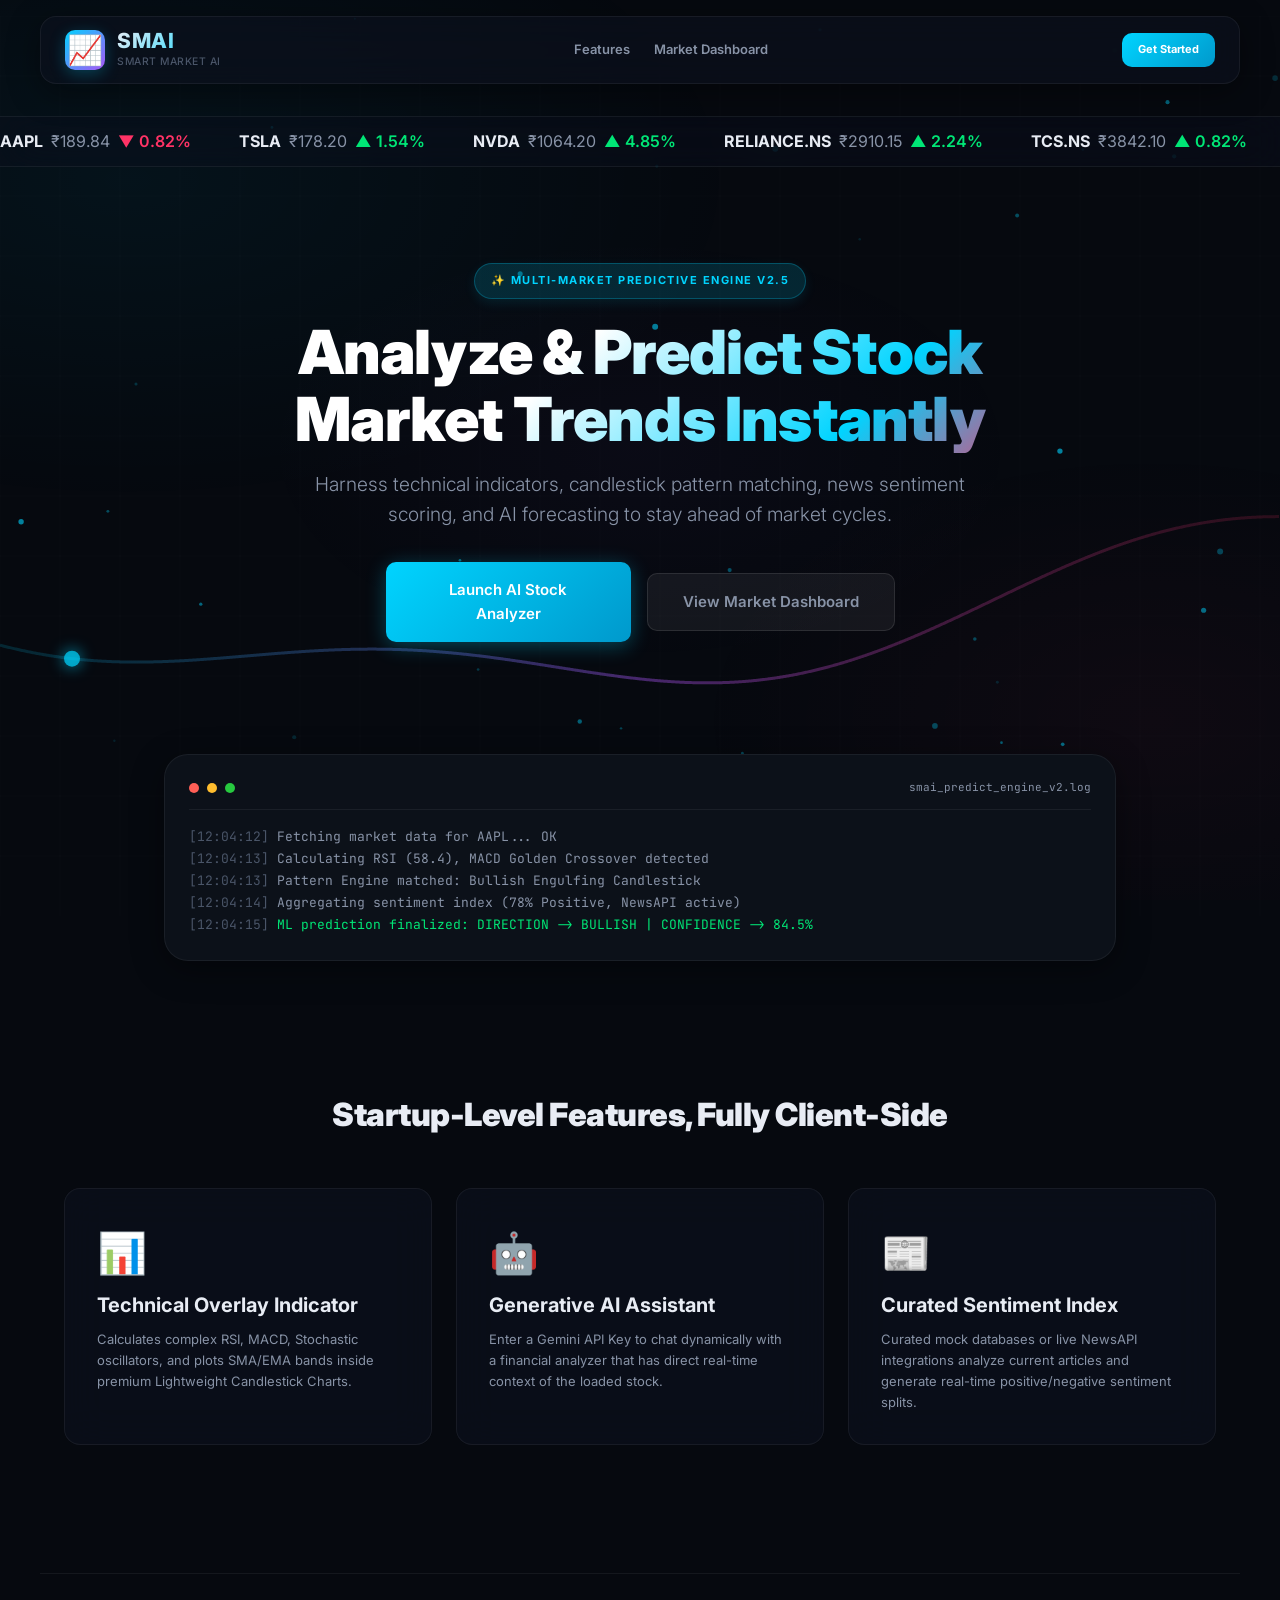
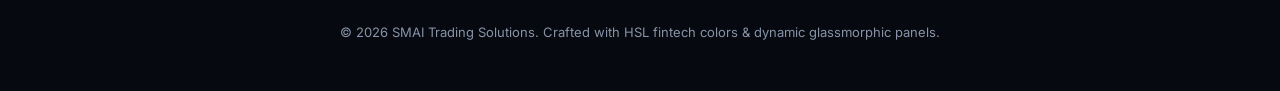
==== index.html @ e1f7ccf4 "feat: build dynamic AI-powered stock prediction platform with adaptive ADX regime weighting, news se" ====
<!DOCTYPE html>
<html lang="en">
<head>
  <meta charset="UTF-8">
  <meta name="viewport" content="width=device-width, initial-scale=1.0">
  <meta name="description" content="SMAI — Next-generation AI-powered stock trend analyzer and predictive analytics platform.">
  <title>SMAI — AI-Powered Stock Prediction & Analytics</title>
  <link rel="icon" href="data:image/svg+xml,<svg xmlns='http://www.w3.org/2000/svg' viewBox='0 0 100 100'><text y='.9em' font-size='90'>🚀</text></svg>">
  <link rel="stylesheet" href="index.css">
</head>
<body class="landing-body">

  <!-- ====== BACKGROUND ANIMATION CANVAS ====== -->
  <canvas id="hero-canvas" style="position: absolute; top: 0; left: 0; width: 100%; height: 100vh; pointer-events: none; z-index: 0;"></canvas>

  <div class="landing-wrapper" style="position: relative; z-index: 1;">
    
    <!-- ====== NAVIGATION ====== -->
    <header class="landing-nav-header">
      <div class="app-logo">
        <span class="logo-icon" style="font-size: 1.8rem;">📈</span>
        <div class="logo-text">
          <h1 style="font-size: 1.3rem; font-weight: 800; letter-spacing: 0.5px;">SMAI</h1>
          <span style="font-size: 0.65rem;">Smart Market AI</span>
        </div>
      </div>
      <nav class="landing-nav-links">
        <a href="#features" class="landing-nav-link">Features</a>
        <a href="dashboard.html" class="landing-nav-link">Market Dashboard</a>
      </nav>
      <div class="header-actions">
        <a href="analyzer.html" class="btn-primary" style="text-decoration: none; font-size: var(--fs-xs); padding: var(--sp-2) var(--sp-4);">Get Started</a>
      </div>
    </header>

    <!-- ====== LIVE TICKER STRIP ====== -->
    <div class="ticker-wrap">
      <div class="ticker-scroll" id="ticker-strip">
        <!-- Filled dynamically by landing.js -->
      </div>
    </div>

    <!-- ====== HERO SECTION ====== -->
    <section class="landing-hero">
      <div class="hero-glow-badge">
        ✨ MULTI-MARKET PREDICTIVE ENGINE V2.5
      </div>
      <h1 class="landing-hero-title">
        Analyze & Predict Stock Market Trends Instantly
      </h1>
      <p class="landing-hero-subtitle">
        Harness technical indicators, candlestick pattern matching, news sentiment scoring, and AI forecasting to stay ahead of market cycles.
      </p>
      
      <div class="landing-hero-ctas">
        <a href="analyzer.html" class="btn-primary" style="text-decoration: none; padding: var(--sp-4) var(--sp-8); font-size: var(--fs-base); font-weight: 600; box-shadow: 0 4px 20px var(--accent-cyan-glow);">
          Launch AI Stock Analyzer
        </a>
        <a href="dashboard.html" class="btn-secondary" style="text-decoration: none; padding: var(--sp-4) var(--sp-8); font-size: var(--fs-base); font-weight: 600;">
          View Market Dashboard
        </a>
      </div>
    </section>

    <!-- ====== GRAPH PREVIEW TERMINAL ====== -->
    <section class="landing-preview-container">
      <div class="terminal-preview">
        <div class="terminal-header">
          <div class="terminal-dots">
            <span class="terminal-dot" style="background: #ff5f56;"></span>
            <span class="terminal-dot" style="background: #ffbd2e;"></span>
            <span class="terminal-dot" style="background: #27c93f;"></span>
          </div>
          <span style="font-size: var(--fs-xs); color: var(--text-secondary); font-family: var(--font-mono);">smai_predict_engine_v2.log</span>
        </div>
        <div class="terminal-body">
          <p><span style="color: var(--text-muted);">[12:04:12]</span> Fetching market data for AAPL... OK</p>
          <p><span style="color: var(--text-muted);">[12:04:13]</span> Calculating RSI (58.4), MACD Golden Crossover detected</p>
          <p><span style="color: var(--text-muted);">[12:04:13]</span> Pattern Engine matched: Bullish Engulfing Candlestick</p>
          <p><span style="color: var(--text-muted);">[12:04:14]</span> Aggregating sentiment index (78% Positive, NewsAPI active)</p>
          <p style="color: var(--accent-green);"><span style="color: var(--text-muted);">[12:04:15]</span> ML prediction finalized: DIRECTION -> BULLISH | CONFIDENCE -> 84.5%</p>
        </div>
      </div>
    </section>

    <!-- ====== FEATURES SECTION ====== -->
    <section id="features" class="landing-features">
      <h2 class="landing-features-title">
        Startup-Level Features, Fully Client-Side
      </h2>
      
      <div class="features-grid">
        <!-- CARD 1 -->
        <div class="feature-card">
          <div class="feature-icon">📊</div>
          <h3 class="feature-title">Technical Overlay Indicator</h3>
          <p class="feature-desc">
            Calculates complex RSI, MACD, Stochastic oscillators, and plots SMA/EMA bands inside premium Lightweight Candlestick Charts.
          </p>
        </div>

        <!-- CARD 2 -->
        <div class="feature-card">
          <div class="feature-icon">🤖</div>
          <h3 class="feature-title">Generative AI Assistant</h3>
          <p class="feature-desc">
            Enter a Gemini API Key to chat dynamically with a financial analyzer that has direct real-time context of the loaded stock.
          </p>
        </div>

        <!-- CARD 3 -->
        <div class="feature-card">
          <div class="feature-icon">📰</div>
          <h3 class="feature-title">Curated Sentiment Index</h3>
          <p class="feature-desc">
            Curated mock databases or live NewsAPI integrations analyze current articles and generate real-time positive/negative sentiment splits.
          </p>
        </div>
      </div>
    </section>

    <!-- ====== FOOTER ====== -->
    <footer class="app-footer" style="text-align: center; padding: var(--sp-12) 0; border-top: 1px solid var(--glass-border); max-width: 1200px; margin: 0 auto;">
      <p style="font-size: var(--fs-sm); color: var(--text-secondary);">
        © 2026 SMAI Trading Solutions. Crafted with HSL fintech colors & dynamic glassmorphic panels.
      </p>
    </footer>

  </div>

  <script type="module" src="js/landing.js"></script>
</body>
</html>
---- index.css ----
/* ============================================
   STOCK MARKET TREND ANALYZER — DESIGN SYSTEM
   Dark Glassmorphism + Premium Fintech UI
   ============================================ */

/* ---- Google Fonts ---- */
@import url('https://fonts.googleapis.com/css2?family=Inter:wght@300;400;500;600;700;800;900&family=JetBrains+Mono:wght@400;500;600&display=swap');

/* ---- CSS Custom Properties ---- */
:root {
  /* Background */
  --bg-primary: #06090f;
  --bg-secondary: #0c1119;
  --bg-surface: rgba(15, 20, 35, 0.75);
  --bg-surface-hover: rgba(20, 28, 50, 0.85);
  --bg-elevated: rgba(22, 30, 52, 0.9);

  /* Glassmorphism */
  --glass-bg: rgba(12, 17, 30, 0.6);
  --glass-border: rgba(255, 255, 255, 0.06);
  --glass-shadow: 0 8px 32px rgba(0, 0, 0, 0.4);
  --glass-blur: blur(20px);

  /* Accent Colors */
  --accent-cyan: #00d4ff;
  --accent-cyan-dim: rgba(0, 212, 255, 0.15);
  --accent-cyan-glow: rgba(0, 212, 255, 0.3);
  --accent-magenta: #ff3366;
  --accent-magenta-dim: rgba(255, 51, 102, 0.15);
  --accent-magenta-glow: rgba(255, 51, 102, 0.3);
  --accent-amber: #ffaa00;
  --accent-amber-dim: rgba(255, 170, 0, 0.15);
  --accent-green: #00e676;
  --accent-green-dim: rgba(0, 230, 118, 0.15);
  --accent-purple: #a855f7;
  --accent-purple-dim: rgba(168, 85, 247, 0.15);

  /* Bullish / Bearish */
  --bullish: #00e676;
  --bullish-bg: rgba(0, 230, 118, 0.1);
  --bearish: #ff3366;
  --bearish-bg: rgba(255, 51, 102, 0.1);
  --neutral: #ffaa00;
  --neutral-bg: rgba(255, 170, 0, 0.1);

  /* Text */
  --text-primary: #e8ecf4;
  --text-secondary: #8893a7;
  --text-muted: #4a5568;
  --text-accent: var(--accent-cyan);

  /* Typography */
  --font-sans: 'Inter', -apple-system, BlinkMacSystemFont, sans-serif;
  --font-mono: 'JetBrains Mono', 'Fira Code', monospace;
  --fs-xs: 0.6875rem;
  --fs-sm: 0.8125rem;
  --fs-base: 0.9375rem;
  --fs-md: 1.0625rem;
  --fs-lg: 1.25rem;
  --fs-xl: 1.5rem;
  --fs-2xl: 2rem;
  --fs-3xl: 2.5rem;
  --fw-light: 300;
  --fw-regular: 400;
  --fw-medium: 500;
  --fw-semibold: 600;
  --fw-bold: 700;
  --fw-black: 900;

  /* Spacing */
  --sp-1: 0.25rem;
  --sp-2: 0.5rem;
  --sp-3: 0.75rem;
  --sp-4: 1rem;
  --sp-5: 1.25rem;
  --sp-6: 1.5rem;
  --sp-8: 2rem;
  --sp-10: 2.5rem;
  --sp-12: 3rem;

  /* Border Radius */
  --radius-sm: 6px;
  --radius-md: 10px;
  --radius-lg: 16px;
  --radius-xl: 24px;
  --radius-full: 9999px;

  /* Transitions */
  --ease-out: cubic-bezier(0.16, 1, 0.3, 1);
  --ease-spring: cubic-bezier(0.34, 1.56, 0.64, 1);
  --duration-fast: 150ms;
  --duration-normal: 300ms;
  --duration-slow: 500ms;

  /* Z-index */
  --z-dropdown: 100;
  --z-modal: 200;
  --z-toast: 300;
}

/* ---- Reset & Base ---- */
*, *::before, *::after {
  margin: 0;
  padding: 0;
  box-sizing: border-box;
}

html {
  font-size: 16px;
  -webkit-font-smoothing: antialiased;
  -moz-osx-font-smoothing: grayscale;
  scroll-behavior: smooth;
}

body {
  font-family: var(--font-sans);
  background: var(--bg-primary);
  color: var(--text-primary);
  line-height: 1.6;
  min-height: 100vh;
  overflow-x: hidden;
}

/* Animated gradient background */
body::before {
  content: '';
  position: fixed;
  top: 0;
  left: 0;
  width: 100%;
  height: 100%;
  background:
    radial-gradient(ellipse 80% 60% at 10% 20%, rgba(0, 212, 255, 0.05) 0%, transparent 60%),
    radial-gradient(ellipse 60% 50% at 90% 80%, rgba(255, 51, 102, 0.04) 0%, transparent 60%),
    radial-gradient(ellipse 50% 40% at 50% 50%, rgba(168, 85, 247, 0.03) 0%, transparent 60%);
  pointer-events: none;
  z-index: 0;
}

/* ---- Utility ---- */
.sr-only {
  position: absolute;
  width: 1px;
  height: 1px;
  padding: 0;
  margin: -1px;
  overflow: hidden;
  clip: rect(0, 0, 0, 0);
  border: 0;
}

/* ---- Scrollbar ---- */
::-webkit-scrollbar {
  width: 6px;
  height: 6px;
}

::-webkit-scrollbar-track {
  background: transparent;
}

::-webkit-scrollbar-thumb {
  background: rgba(255, 255, 255, 0.1);
  border-radius: var(--radius-full);
}

::-webkit-scrollbar-thumb:hover {
  background: rgba(255, 255, 255, 0.2);
}

/* ---- Layout ---- */
.app-container {
  position: relative;
  z-index: 1;
  max-width: 1440px;
  margin: 0 auto;
  padding: var(--sp-4) var(--sp-6);
}

/* ============================================
   HEADER
   ============================================ */
.app-header {
  display: flex;
  align-items: center;
  justify-content: space-between;
  gap: var(--sp-6);
  padding: var(--sp-4) var(--sp-6);
  margin-bottom: var(--sp-6);
  background: var(--glass-bg);
  backdrop-filter: var(--glass-blur);
  -webkit-backdrop-filter: var(--glass-blur);
  border: 1px solid var(--glass-border);
  border-radius: var(--radius-lg);
  box-shadow: var(--glass-shadow);
  animation: slideDown var(--duration-slow) var(--ease-out);
}

.app-logo {
  display: flex;
  align-items: center;
  gap: var(--sp-3);
  flex-shrink: 0;
}

.logo-icon {
  width: 40px;
  height: 40px;
  background: linear-gradient(135deg, var(--accent-cyan), var(--accent-purple));
  border-radius: var(--radius-md);
  display: flex;
  align-items: center;
  justify-content: center;
  font-size: 1.3rem;
  box-shadow: 0 4px 15px rgba(0, 212, 255, 0.25);
}

.logo-text {
  display: flex;
  flex-direction: column;
}

.logo-text h1 {
  font-size: var(--fs-lg);
  font-weight: var(--fw-bold);
  line-height: 1.2;
  background: linear-gradient(135deg, var(--text-primary), var(--accent-cyan));
  -webkit-background-clip: text;
  -webkit-text-fill-color: transparent;
  background-clip: text;
}

.logo-text span {
  font-size: var(--fs-xs);
  color: var(--text-muted);
  font-weight: var(--fw-medium);
  letter-spacing: 0.05em;
  text-transform: uppercase;
}

/* Search */
.search-container {
  position: relative;
  flex: 1;
  max-width: 420px;
}

.search-input-wrapper {
  position: relative;
  display: flex;
  align-items: center;
}

.search-icon {
  position: absolute;
  left: var(--sp-4);
  color: var(--text-muted);
  font-size: var(--fs-base);
  pointer-events: none;
  transition: color var(--duration-fast);
}

.search-input {
  width: 100%;
  padding: var(--sp-3) var(--sp-4) var(--sp-3) 2.75rem;
  background: rgba(255, 255, 255, 0.04);
  border: 1px solid rgba(255, 255, 255, 0.08);
  border-radius: var(--radius-md);
  color: var(--text-primary);
  font-family: var(--font-sans);
  font-size: var(--fs-base);
  font-weight: var(--fw-medium);
  transition: all var(--duration-normal) var(--ease-out);
  outline: none;
}

.search-input::placeholder {
  color: var(--text-muted);
  font-weight: var(--fw-regular);
}

.search-input:focus {
  border-color: var(--accent-cyan);
  box-shadow: 0 0 0 3px var(--accent-cyan-dim);
  background: rgba(255, 255, 255, 0.06);
}

.search-input:focus ~ .search-icon {
  color: var(--accent-cyan);
}

/* Search dropdown */
.search-dropdown {
  position: absolute;
  top: calc(100% + var(--sp-2));
  left: 0;
  right: 0;
  background: var(--bg-elevated);
  backdrop-filter: var(--glass-blur);
  -webkit-backdrop-filter: var(--glass-blur);
  border: 1px solid var(--glass-border);
  border-radius: var(--radius-md);
  box-shadow: var(--glass-shadow);
  z-index: var(--z-dropdown);
  max-height: 280px;
  overflow-y: auto;
  opacity: 0;
  transform: translateY(-8px);
  pointer-events: none;
  transition: all var(--duration-normal) var(--ease-out);
}

.search-dropdown.active {
  opacity: 1;
  transform: translateY(0);
  pointer-events: all;
}

.search-result {
  display: flex;
  align-items: center;
  justify-content: space-between;
  padding: var(--sp-3) var(--sp-4);
  cursor: pointer;
  transition: background var(--duration-fast);
}

.search-result:hover {
  background: var(--bg-surface-hover);
}

.search-result .symbol {
  font-weight: var(--fw-bold);
  font-family: var(--font-mono);
  color: var(--accent-cyan);
  font-size: var(--fs-sm);
}

.search-result .name {
  color: var(--text-secondary);
  font-size: var(--fs-xs);
  text-align: right;
  max-width: 200px;
  overflow: hidden;
  text-overflow: ellipsis;
  white-space: nowrap;
}

/* Timeframe pills */
.timeframe-selector {
  display: flex;
  gap: var(--sp-1);
  background: rgba(255, 255, 255, 0.03);
  padding: var(--sp-1);
  border-radius: var(--radius-md);
  border: 1px solid rgba(255, 255, 255, 0.05);
  flex-shrink: 0;
}

.timeframe-btn {
  padding: var(--sp-2) var(--sp-3);
  border: none;
  background: transparent;
  color: var(--text-secondary);
  font-family: var(--font-mono);
  font-size: var(--fs-xs);
  font-weight: var(--fw-semibold);
  border-radius: var(--radius-sm);
  cursor: pointer;
  transition: all var(--duration-normal) var(--ease-out);
  white-space: nowrap;
}

.timeframe-btn:hover {
  color: var(--text-primary);
  background: rgba(255, 255, 255, 0.06);
}

.timeframe-btn.active {
  color: var(--accent-cyan);
  background: var(--accent-cyan-dim);
  box-shadow: 0 2px 8px rgba(0, 212, 255, 0.15);
}

/* Header actions */
.header-actions {
  display: flex;
  align-items: center;
  gap: var(--sp-3);
  flex-shrink: 0;
}

.btn-icon {
  width: 38px;
  height: 38px;
  display: flex;
  align-items: center;
  justify-content: center;
  background: rgba(255, 255, 255, 0.04);
  border: 1px solid rgba(255, 255, 255, 0.08);
  border-radius: var(--radius-md);
  color: var(--text-secondary);
  font-size: var(--fs-base);
  cursor: pointer;
  transition: all var(--duration-normal) var(--ease-out);
}

.btn-icon:hover {
  background: rgba(255, 255, 255, 0.08);
  color: var(--text-primary);
  border-color: rgba(255, 255, 255, 0.15);
}

/* ============================================
   STATUS BAR (below header)
   ============================================ */
.status-bar {
  display: flex;
  align-items: center;
  justify-content: space-between;
  gap: var(--sp-6);
  padding: var(--sp-3) var(--sp-5);
  margin-bottom: var(--sp-4);
  background: var(--glass-bg);
  backdrop-filter: var(--glass-blur);
  -webkit-backdrop-filter: var(--glass-blur);
  border: 1px solid var(--glass-border);
  border-radius: var(--radius-md);
  animation: fadeIn var(--duration-slow) var(--ease-out) 0.1s both;
}

.stock-info {
  display: flex;
  align-items: center;
  gap: var(--sp-6);
}

.stock-symbol-display {
  font-family: var(--font-mono);
  font-size: var(--fs-xl);
  font-weight: var(--fw-black);
  color: var(--text-primary);
}

.stock-price-display {
  display: flex;
  align-items: baseline;
  gap: var(--sp-3);
}

.current-price {
  font-family: var(--font-mono);
  font-size: var(--fs-xl);
  font-weight: var(--fw-bold);
  color: var(--text-primary);
}

.price-change {
  display: flex;
  align-items: center;
  gap: var(--sp-1);
  font-family: var(--font-mono);
  font-size: var(--fs-sm);
  font-weight: var(--fw-semibold);
  padding: var(--sp-1) var(--sp-2);
  border-radius: var(--radius-sm);
}

.price-change.positive {
  color: var(--bullish);
  background: var(--bullish-bg);
}

.price-change.negative {
  color: var(--bearish);
  background: var(--bearish-bg);
}

.stock-meta {
  display: flex;
  gap: var(--sp-6);
}

.meta-item {
  display: flex;
  flex-direction: column;
  align-items: flex-end;
}

.meta-label {
  font-size: var(--fs-xs);
  color: var(--text-muted);
  text-transform: uppercase;
  letter-spacing: 0.05em;
  font-weight: var(--fw-medium);
}

.meta-value {
  font-family: var(--font-mono);
  font-size: var(--fs-sm);
  font-weight: var(--fw-semibold);
  color: var(--text-secondary);
}

/* ============================================
   MAIN CHART
   ============================================ */
.chart-section {
  margin-bottom: var(--sp-4);
  animation: fadeIn var(--duration-slow) var(--ease-out) 0.2s both;
}

.chart-panel {
  position: relative;
  background: var(--glass-bg);
  backdrop-filter: var(--glass-blur);
  -webkit-backdrop-filter: var(--glass-blur);
  border: 1px solid var(--glass-border);
  border-radius: var(--radius-lg);
  box-shadow: var(--glass-shadow);
  overflow: hidden;
}

.chart-toolbar {
  display: flex;
  align-items: center;
  justify-content: space-between;
  padding: var(--sp-3) var(--sp-5);
  border-bottom: 1px solid var(--glass-border);
}

.chart-controls {
  display: flex;
  align-items: center;
  gap: var(--sp-2);
}

.chart-controls-label {
  font-size: var(--fs-xs);
  color: var(--text-muted);
  text-transform: uppercase;
  letter-spacing: 0.05em;
  font-weight: var(--fw-semibold);
  margin-right: var(--sp-2);
}

.overlay-toggle {
  display: flex;
  align-items: center;
  gap: var(--sp-2);
  padding: var(--sp-1) var(--sp-3);
  background: transparent;
  border: 1px solid rgba(255, 255, 255, 0.08);
  border-radius: var(--radius-sm);
  color: var(--text-secondary);
  font-family: var(--font-mono);
  font-size: var(--fs-xs);
  font-weight: var(--fw-medium);
  cursor: pointer;
  transition: all var(--duration-normal) var(--ease-out);
  white-space: nowrap;
}

.overlay-toggle:hover {
  background: rgba(255, 255, 255, 0.04);
  border-color: rgba(255, 255, 255, 0.15);
}

.overlay-toggle.active {
  border-color: var(--accent-cyan);
  color: var(--accent-cyan);
  background: var(--accent-cyan-dim);
}

.overlay-dot {
  width: 8px;
  height: 8px;
  border-radius: 50%;
  flex-shrink: 0;
}

.chart-container {
  width: 100%;
  height: 480px;
  position: relative;
}

/* ============================================
   PREDICTION DASHBOARD
   ============================================ */
.prediction-section {
  display: flex;
  flex-direction: column;
  gap: var(--sp-4);
  margin-bottom: var(--sp-4);
  animation: fadeIn var(--duration-slow) var(--ease-out) 0.3s both;
}

/* Main prediction card */
.prediction-card {
  background: var(--glass-bg);
  backdrop-filter: var(--glass-blur);
  -webkit-backdrop-filter: var(--glass-blur);
  border: 1px solid var(--glass-border);
  border-radius: var(--radius-lg);
  box-shadow: var(--glass-shadow);
  padding: var(--sp-8);
  display: flex;
  flex-direction: column;
  align-items: center;
  justify-content: center;
  text-align: center;
  position: relative;
  overflow: hidden;
}

.prediction-card::before {
  content: '';
  position: absolute;
  top: 0;
  left: 0;
  right: 0;
  height: 3px;
  border-radius: var(--radius-lg) var(--radius-lg) 0 0;
  transition: background var(--duration-normal);
}

.prediction-card.bullish::before {
  background: linear-gradient(90deg, transparent, var(--bullish), transparent);
}

.prediction-card.bearish::before {
  background: linear-gradient(90deg, transparent, var(--bearish), transparent);
}

.prediction-card.neutral::before {
  background: linear-gradient(90deg, transparent, var(--neutral), transparent);
}

.prediction-header {
  width: 100%;
  display: flex;
  justify-content: space-between;
  align-items: center;
  margin-bottom: var(--sp-4);
}

.prediction-label {
  font-size: var(--fs-xs);
  color: var(--text-muted);
  text-transform: uppercase;
  letter-spacing: 0.1em;
  font-weight: var(--fw-semibold);
  margin: 0;
}

.prediction-card .badge {
  font-family: var(--font-sans);
  font-size: var(--fs-xs);
  font-weight: var(--fw-bold);
  padding: var(--sp-1) var(--sp-2);
  border-radius: var(--radius-sm);
  text-transform: uppercase;
  white-space: nowrap;
  letter-spacing: 0.05em;
  display: inline-block;
}

.prediction-direction {
  font-size: var(--fs-3xl);
  font-weight: var(--fw-black);
  line-height: 1;
  margin-bottom: var(--sp-2);
  transition: color var(--duration-normal);
}

.prediction-card.bullish .prediction-direction {
  color: var(--bullish);
  text-shadow: 0 0 30px rgba(0, 230, 118, 0.3);
}

.prediction-card.bearish .prediction-direction {
  color: var(--bearish);
  text-shadow: 0 0 30px rgba(255, 51, 102, 0.3);
}

.prediction-card.neutral .prediction-direction {
  color: var(--neutral);
  text-shadow: 0 0 30px rgba(255, 170, 0, 0.3);
}

.prediction-arrow {
  font-size: 3rem;
  line-height: 1;
  margin-bottom: var(--sp-3);
  animation: pulse 2s ease-in-out infinite;
}

.prediction-card.bullish .prediction-arrow {
  color: var(--bullish);
}

.prediction-card.bearish .prediction-arrow {
  color: var(--bearish);
}

.prediction-card.neutral .prediction-arrow {
  color: var(--neutral);
}

/* Confidence gauge */
.confidence-gauge {
  width: 100%;
  max-width: 200px;
  margin: var(--sp-4) 0;
}

.gauge-track {
  width: 100%;
  height: 8px;
  background: rgba(255, 255, 255, 0.06);
  border-radius: var(--radius-full);
  overflow: hidden;
  position: relative;
}

.gauge-fill {
  height: 100%;
  border-radius: var(--radius-full);
  transition: width 1s var(--ease-out), background 0.5s;
  position: relative;
}

.prediction-card.bullish .gauge-fill {
  background: linear-gradient(90deg, rgba(0, 230, 118, 0.4), var(--bullish));
  box-shadow: 0 0 12px rgba(0, 230, 118, 0.4);
}

.prediction-card.bearish .gauge-fill {
  background: linear-gradient(90deg, rgba(255, 51, 102, 0.4), var(--bearish));
  box-shadow: 0 0 12px rgba(255, 51, 102, 0.4);
}

.prediction-card.neutral .gauge-fill {
  background: linear-gradient(90deg, rgba(255, 170, 0, 0.4), var(--neutral));
  box-shadow: 0 0 12px rgba(255, 170, 0, 0.4);
}

.confidence-text {
  display: flex;
  justify-content: space-between;
  margin-top: var(--sp-2);
  font-size: var(--fs-xs);
  color: var(--text-muted);
  font-weight: var(--fw-medium);
}

.confidence-value {
  font-family: var(--font-mono);
  font-weight: var(--fw-bold);
  color: var(--text-primary);
}

.prediction-summary {
  font-size: var(--fs-sm);
  color: var(--text-secondary);
  line-height: 1.6;
  margin-top: var(--sp-4);
  max-width: 280px;
}

/* Signals breakdown */
.signals-panel {
  background: var(--glass-bg);
  backdrop-filter: var(--glass-blur);
  -webkit-backdrop-filter: var(--glass-blur);
  border: 1px solid var(--glass-border);
  border-radius: var(--radius-lg);
  box-shadow: var(--glass-shadow);
  padding: var(--sp-5);
}

.panel-header {
  display: flex;
  align-items: center;
  justify-content: space-between;
  margin-bottom: var(--sp-5);
}

.panel-title {
  font-size: var(--fs-md);
  font-weight: var(--fw-bold);
  color: var(--text-primary);
}

.panel-badge {
  font-size: var(--fs-xs);
  padding: var(--sp-1) var(--sp-2);
  border-radius: var(--radius-sm);
  font-weight: var(--fw-semibold);
  font-family: var(--font-mono);
}

.signal-list {
  display: flex;
  flex-direction: column;
  gap: var(--sp-3);
}

.signal-item {
  display: flex;
  flex-direction: column;
  gap: var(--sp-2);
  padding: var(--sp-3) var(--sp-4);
  background: rgba(255, 255, 255, 0.02);
  border: 1px solid rgba(255, 255, 255, 0.04);
  border-radius: var(--radius-md);
  transition: all var(--duration-normal) var(--ease-out);
}

.signal-item:hover {
  background: rgba(255, 255, 255, 0.04);
  border-color: rgba(255, 255, 255, 0.08);
}

.signal-row-top {
  display: flex;
  justify-content: space-between;
  align-items: center;
  gap: var(--sp-2);
}

.signal-row-bottom {
  display: flex;
  justify-content: space-between;
  align-items: center;
  gap: var(--sp-4);
}

.signal-name {
  font-size: var(--fs-sm);
  font-weight: var(--fw-semibold);
  color: var(--text-primary);
}

.signal-detail {
  font-size: var(--fs-xs);
  color: var(--text-muted);
  max-width: 65%;
  white-space: nowrap;
  overflow: hidden;
  text-overflow: ellipsis;
}

.signal-bar {
  width: 80px;
  height: 6px;
  background: rgba(255, 255, 255, 0.08);
  border-radius: var(--radius-full);
  position: relative;
  overflow: visible;
}

.signal-bar::before {
  content: '';
  position: absolute;
  left: 50%;
  top: -2px;
  width: 2px;
  height: 10px;
  background: rgba(255, 255, 255, 0.25);
  transform: translateX(-50%);
  z-index: 2;
}

.signal-bar-fill {
  position: absolute;
  top: 0;
  height: 100%;
  border-radius: var(--radius-full);
  transition: all var(--duration-slow) var(--ease-out);
  z-index: 1;
}

.signal-bar-fill.bullish {
  left: 50%;
  background: var(--bullish);
  box-shadow: 0 0 8px var(--bullish);
}

.signal-bar-fill.bearish {
  right: 50%;
  background: var(--bearish);
  box-shadow: 0 0 8px var(--bearish);
}

.signal-bar-fill.neutral {
  left: 50%;
  transform: translateX(-50%);
  background: var(--neutral);
  box-shadow: 0 0 8px var(--neutral);
}

.signal-badge {
  font-family: var(--font-mono);
  font-size: var(--fs-xs);
  font-weight: var(--fw-bold);
  padding: var(--sp-1) var(--sp-2);
  border-radius: var(--radius-sm);
  min-width: 70px;
  text-align: center;
}

.signal-badge.bullish {
  color: var(--bullish);
  background: var(--bullish-bg);
}

.signal-badge.bearish {
  color: var(--bearish);
  background: var(--bearish-bg);
}

.signal-badge.neutral {
  color: var(--neutral);
  background: var(--neutral-bg);
}

/* ============================================
   INDICATORS GRID
   ============================================ */
.indicators-section {
  margin-bottom: var(--sp-4);
  animation: fadeIn var(--duration-slow) var(--ease-out) 0.4s both;
}

.section-header {
  display: flex;
  align-items: center;
  justify-content: space-between;
  margin-bottom: var(--sp-4);
}

.section-title {
  font-size: var(--fs-lg);
  font-weight: var(--fw-bold);
  display: flex;
  align-items: center;
  gap: var(--sp-2);
}

.section-title .icon {
  font-size: var(--fs-xl);
}

.indicators-grid {
  display: grid;
  grid-template-columns: repeat(4, 1fr);
  gap: var(--sp-4);
}

.indicator-card {
  background: var(--glass-bg);
  backdrop-filter: var(--glass-blur);
  -webkit-backdrop-filter: var(--glass-blur);
  border: 1px solid var(--glass-border);
  border-radius: var(--radius-lg);
  box-shadow: var(--glass-shadow);
  padding: var(--sp-5);
  position: relative;
  overflow: hidden;
  transition: all var(--duration-normal) var(--ease-out);
}

.indicator-card:hover {
  border-color: rgba(255, 255, 255, 0.1);
  transform: translateY(-2px);
  box-shadow: 0 12px 40px rgba(0, 0, 0, 0.5);
}

.indicator-header {
  display: flex;
  align-items: center;
  justify-content: space-between;
  margin-bottom: var(--sp-3);
}

.indicator-name {
  font-size: var(--fs-sm);
  font-weight: var(--fw-bold);
  color: var(--text-primary);
  font-family: var(--font-mono);
}

.indicator-signal {
  font-size: var(--fs-xs);
  font-weight: var(--fw-bold);
  padding: 2px var(--sp-2);
  border-radius: var(--radius-sm);
}

.indicator-signal.bullish {
  color: var(--bullish);
  background: var(--bullish-bg);
}

.indicator-signal.bearish {
  color: var(--bearish);
  background: var(--bearish-bg);
}

.indicator-signal.neutral {
  color: var(--neutral);
  background: var(--neutral-bg);
}

.indicator-value {
  font-family: var(--font-mono);
  font-size: var(--fs-2xl);
  font-weight: var(--fw-black);
  color: var(--text-primary);
  margin-bottom: var(--sp-2);
  line-height: 1;
}

.indicator-detail {
  font-size: var(--fs-xs);
  color: var(--text-muted);
  line-height: 1.4;
}

.indicator-sparkline {
  width: 100%;
  height: 50px;
  margin-top: var(--sp-3);
  border-radius: var(--radius-sm);
  overflow: hidden;
}

.indicator-sparkline canvas {
  width: 100%;
  height: 100%;
}

/* ============================================
   PATTERNS SECTION
   ============================================ */
.patterns-section {
  margin-bottom: var(--sp-4);
  animation: fadeIn var(--duration-slow) var(--ease-out) 0.5s both;
}

.patterns-grid {
  display: grid;
  grid-template-columns: repeat(auto-fill, minmax(320px, 1fr));
  gap: var(--sp-4);
}

.pattern-card {
  background: var(--glass-bg);
  backdrop-filter: var(--glass-blur);
  -webkit-backdrop-filter: var(--glass-blur);
  border: 1px solid var(--glass-border);
  border-radius: var(--radius-lg);
  box-shadow: var(--glass-shadow);
  padding: var(--sp-5);
  transition: all var(--duration-normal) var(--ease-out);
}

.pattern-card:hover {
  border-color: rgba(255, 255, 255, 0.1);
  transform: translateY(-2px);
}

.pattern-header {
  display: flex;
  align-items: center;
  justify-content: space-between;
  margin-bottom: var(--sp-3);
}

.pattern-name {
  font-size: var(--fs-base);
  font-weight: var(--fw-bold);
  color: var(--text-primary);
}

.pattern-type {
  font-size: var(--fs-xs);
  padding: 2px var(--sp-2);
  border-radius: var(--radius-sm);
  font-weight: var(--fw-semibold);
  text-transform: uppercase;
  letter-spacing: 0.03em;
}

.pattern-type.reversal {
  color: var(--accent-amber);
  background: var(--accent-amber-dim);
}

.pattern-type.continuation {
  color: var(--accent-purple);
  background: var(--accent-purple-dim);
}

.pattern-description {
  font-size: var(--fs-sm);
  color: var(--text-secondary);
  line-height: 1.5;
  margin-bottom: var(--sp-4);
}

.pattern-meta {
  display: flex;
  align-items: center;
  justify-content: space-between;
}

.pattern-reliability {
  display: flex;
  align-items: center;
  gap: var(--sp-2);
  font-size: var(--fs-xs);
  color: var(--text-muted);
}

.reliability-dots {
  display: flex;
  gap: 3px;
}

.reliability-dot {
  width: 6px;
  height: 6px;
  border-radius: 50%;
  background: rgba(255, 255, 255, 0.1);
}

.reliability-dot.filled {
  background: var(--accent-cyan);
  box-shadow: 0 0 6px rgba(0, 212, 255, 0.4);
}

.pattern-direction-badge {
  font-size: var(--fs-xs);
  font-weight: var(--fw-bold);
  padding: 2px var(--sp-2);
  border-radius: var(--radius-sm);
}

.pattern-direction-badge.bullish {
  color: var(--bullish);
  background: var(--bullish-bg);
}

.pattern-direction-badge.bearish {
  color: var(--bearish);
  background: var(--bearish-bg);
}

/* No patterns state */
.no-patterns {
  grid-column: 1 / -1;
  text-align: center;
  padding: var(--sp-10);
  color: var(--text-muted);
}

.no-patterns .icon {
  font-size: 2.5rem;
  margin-bottom: var(--sp-3);
  opacity: 0.4;
}

.no-patterns p {
  font-size: var(--fs-sm);
}

/* ============================================
   TREND SUMMARY TABLE
   ============================================ */
.trend-section {
  margin-bottom: var(--sp-8);
  animation: fadeIn var(--duration-slow) var(--ease-out) 0.6s both;
}

.trend-table-wrapper {
  background: var(--glass-bg);
  backdrop-filter: var(--glass-blur);
  -webkit-backdrop-filter: var(--glass-blur);
  border: 1px solid var(--glass-border);
  border-radius: var(--radius-lg);
  box-shadow: var(--glass-shadow);
  overflow: hidden;
}

.trend-table {
  width: 100%;
  border-collapse: collapse;
}

.trend-table th {
  text-align: left;
  padding: var(--sp-4) var(--sp-5);
  font-size: var(--fs-xs);
  font-weight: var(--fw-semibold);
  color: var(--text-muted);
  text-transform: uppercase;
  letter-spacing: 0.05em;
  border-bottom: 1px solid var(--glass-border);
  background: rgba(255, 255, 255, 0.02);
}

.trend-table td {
  padding: var(--sp-3) var(--sp-5);
  font-size: var(--fs-sm);
  border-bottom: 1px solid rgba(255, 255, 255, 0.03);
}

.trend-table tr:last-child td {
  border-bottom: none;
}

.trend-table tr:hover td {
  background: rgba(255, 255, 255, 0.02);
}

.trend-table .label {
  font-weight: var(--fw-semibold);
  color: var(--text-primary);
}

.trend-table .value {
  font-family: var(--font-mono);
  color: var(--text-secondary);
}

.trend-badge {
  display: inline-flex;
  align-items: center;
  gap: var(--sp-1);
  padding: 2px var(--sp-2);
  border-radius: var(--radius-sm);
  font-size: var(--fs-xs);
  font-weight: var(--fw-bold);
  font-family: var(--font-mono);
}

.trend-badge.bullish {
  color: var(--bullish);
  background: var(--bullish-bg);
}

.trend-badge.bearish {
  color: var(--bearish);
  background: var(--bearish-bg);
}

.trend-badge.neutral {
  color: var(--neutral);
  background: var(--neutral-bg);
}

/* ============================================
   API KEY MODAL
   ============================================ */
.modal-overlay {
  position: fixed;
  inset: 0;
  background: rgba(0, 0, 0, 0.7);
  backdrop-filter: blur(8px);
  -webkit-backdrop-filter: blur(8px);
  display: flex;
  align-items: center;
  justify-content: center;
  z-index: var(--z-modal);
  opacity: 0;
  pointer-events: none;
  transition: opacity var(--duration-normal) var(--ease-out);
}

.modal-overlay.active {
  opacity: 1;
  pointer-events: all;
}

.modal {
  background: var(--bg-elevated);
  border: 1px solid var(--glass-border);
  border-radius: var(--radius-xl);
  box-shadow: 0 25px 80px rgba(0, 0, 0, 0.6);
  padding: var(--sp-10);
  max-width: 480px;
  width: 90%;
  transform: scale(0.95) translateY(20px);
  transition: transform var(--duration-normal) var(--ease-spring);
}

.modal-overlay.active .modal {
  transform: scale(1) translateY(0);
}

.modal h2 {
  font-size: var(--fs-xl);
  font-weight: var(--fw-bold);
  margin-bottom: var(--sp-2);
}

.modal p {
  font-size: var(--fs-sm);
  color: var(--text-secondary);
  margin-bottom: var(--sp-6);
  line-height: 1.6;
}

.modal-input {
  width: 100%;
  padding: var(--sp-3) var(--sp-4);
  background: rgba(255, 255, 255, 0.04);
  border: 1px solid rgba(255, 255, 255, 0.08);
  border-radius: var(--radius-md);
  color: var(--text-primary);
  font-family: var(--font-mono);
  font-size: var(--fs-sm);
  outline: none;
  transition: all var(--duration-normal) var(--ease-out);
  margin-bottom: var(--sp-4);
}

.modal-input:focus {
  border-color: var(--accent-cyan);
  box-shadow: 0 0 0 3px var(--accent-cyan-dim);
}

.modal-actions {
  display: flex;
  gap: var(--sp-3);
}

.btn-primary {
  flex: 1;
  padding: var(--sp-3) var(--sp-6);
  background: linear-gradient(135deg, var(--accent-cyan), #0099cc);
  border: none;
  border-radius: var(--radius-md);
  color: #fff;
  font-family: var(--font-sans);
  font-size: var(--fs-sm);
  font-weight: var(--fw-bold);
  cursor: pointer;
  transition: all var(--duration-normal) var(--ease-out);
}

.btn-primary:hover {
  box-shadow: 0 6px 20px rgba(0, 212, 255, 0.3);
  transform: translateY(-1px);
}

.btn-secondary {
  flex: 1;
  padding: var(--sp-3) var(--sp-6);
  background: rgba(255, 255, 255, 0.06);
  border: 1px solid rgba(255, 255, 255, 0.1);
  border-radius: var(--radius-md);
  color: var(--text-secondary);
  font-family: var(--font-sans);
  font-size: var(--fs-sm);
  font-weight: var(--fw-semibold);
  cursor: pointer;
  transition: all var(--duration-normal) var(--ease-out);
}

.btn-secondary:hover {
  background: rgba(255, 255, 255, 0.1);
  color: var(--text-primary);
}

/* ============================================
   LOADING / SKELETON
   ============================================ */
.skeleton {
  position: relative;
  overflow: hidden;
  background: rgba(255, 255, 255, 0.04);
  border-radius: var(--radius-md);
}

.skeleton::after {
  content: '';
  position: absolute;
  inset: 0;
  background: linear-gradient(
    90deg,
    transparent 0%,
    rgba(255, 255, 255, 0.04) 50%,
    transparent 100%
  );
  animation: shimmer 1.5s infinite;
}

.loading-overlay {
  position: absolute;
  inset: 0;
  display: flex;
  align-items: center;
  justify-content: center;
  background: rgba(6, 9, 15, 0.8);
  backdrop-filter: blur(4px);
  -webkit-backdrop-filter: blur(4px);
  border-radius: inherit;
  z-index: 10;
  opacity: 0;
  pointer-events: none;
  transition: opacity var(--duration-normal);
}

.loading-overlay.active {
  opacity: 1;
  pointer-events: all;
}

.spinner {
  width: 36px;
  height: 36px;
  border: 3px solid rgba(255, 255, 255, 0.1);
  border-top-color: var(--accent-cyan);
  border-radius: 50%;
  animation: spin 0.8s linear infinite;
}

/* ============================================
   DISCLAIMER FOOTER
   ============================================ */
.app-footer {
  text-align: center;
  padding: var(--sp-6) var(--sp-4);
  color: var(--text-muted);
  font-size: var(--fs-xs);
  line-height: 1.6;
  border-top: 1px solid var(--glass-border);
}

.app-footer a {
  color: var(--accent-cyan);
  text-decoration: none;
}

.app-footer a:hover {
  text-decoration: underline;
}

/* ============================================
   TOAST NOTIFICATIONS
   ============================================ */
.toast-container {
  position: fixed;
  top: var(--sp-6);
  right: var(--sp-6);
  z-index: var(--z-toast);
  display: flex;
  flex-direction: column;
  gap: var(--sp-2);
}

.toast {
  padding: var(--sp-3) var(--sp-5);
  background: var(--bg-elevated);
  border: 1px solid var(--glass-border);
  border-radius: var(--radius-md);
  box-shadow: 0 10px 30px rgba(0, 0, 0, 0.4);
  color: var(--text-primary);
  font-size: var(--fs-sm);
  display: flex;
  align-items: center;
  gap: var(--sp-3);
  animation: slideInRight var(--duration-normal) var(--ease-out);
  max-width: 360px;
}

.toast.error {
  border-left: 3px solid var(--bearish);
}

.toast.success {
  border-left: 3px solid var(--bullish);
}

.toast.info {
  border-left: 3px solid var(--accent-cyan);
}

.toast-exit {
  animation: slideOutRight var(--duration-normal) var(--ease-out) forwards;
}

/* ============================================
   ANIMATIONS
   ============================================ */
@keyframes fadeIn {
  from { opacity: 0; transform: translateY(12px); }
  to { opacity: 1; transform: translateY(0); }
}

@keyframes slideDown {
  from { opacity: 0; transform: translateY(-20px); }
  to { opacity: 1; transform: translateY(0); }
}

@keyframes slideInRight {
  from { opacity: 0; transform: translateX(40px); }
  to { opacity: 1; transform: translateX(0); }
}

@keyframes slideOutRight {
  from { opacity: 1; transform: translateX(0); }
  to { opacity: 0; transform: translateX(40px); }
}

@keyframes pulse {
  0%, 100% { opacity: 1; transform: scale(1); }
  50% { opacity: 0.7; transform: scale(1.05); }
}

@keyframes spin {
  to { transform: rotate(360deg); }
}

@keyframes shimmer {
  from { transform: translateX(-100%); }
  to { transform: translateX(100%); }
}

@keyframes gaugeGrow {
  from { width: 0; }
}

@keyframes float {
  0%, 100% { transform: translateY(0); }
  50% { transform: translateY(-10px); }
}

@keyframes ticker {
  0% { transform: translateX(0); }
  100% { transform: translateX(-50%); }
}

@keyframes gradientShift {
  0% { background-position: 0% 50%; }
  50% { background-position: 100% 50%; }
  100% { background-position: 0% 50%; }
}

@keyframes revealUp {
  from { opacity: 0; transform: translateY(40px); }
  to { opacity: 1; transform: translateY(0); }
}

@keyframes neonPulse {
  0%, 100% { box-shadow: 0 0 15px rgba(0, 212, 255, 0.3); }
  50% { box-shadow: 0 0 30px rgba(0, 212, 255, 0.6), 0 0 60px rgba(0, 212, 255, 0.2); }
}

/* ============================================
   LANDING PAGE
   ============================================ */
.landing-page {
  min-height: 100vh;
  overflow-x: hidden;
}

/* Nav */
.landing-nav {
  position: fixed;
  top: 0;
  left: 0;
  right: 0;
  z-index: 1000;
  display: flex;
  align-items: center;
  justify-content: space-between;
  padding: var(--sp-4) var(--sp-8);
  background: rgba(6, 9, 15, 0.7);
  backdrop-filter: blur(20px);
  -webkit-backdrop-filter: blur(20px);
  border-bottom: 1px solid rgba(255, 255, 255, 0.05);
  transition: all var(--duration-normal);
}

.landing-nav.scrolled {
  background: rgba(6, 9, 15, 0.95);
  border-bottom-color: rgba(255, 255, 255, 0.08);
}

.nav-logo {
  display: flex;
  align-items: center;
  gap: var(--sp-3);
  text-decoration: none;
}

.nav-logo-icon {
  width: 38px;
  height: 38px;
  background: linear-gradient(135deg, var(--accent-cyan), var(--accent-purple));
  border-radius: var(--radius-md);
  display: flex;
  align-items: center;
  justify-content: center;
  font-size: 1.2rem;
  animation: neonPulse 3s ease-in-out infinite;
}

.nav-logo-text {
  font-size: var(--fs-lg);
  font-weight: var(--fw-black);
  background: linear-gradient(135deg, var(--text-primary), var(--accent-cyan));
  -webkit-background-clip: text;
  -webkit-text-fill-color: transparent;
  background-clip: text;
}

.nav-links {
  display: flex;
  align-items: center;
  gap: var(--sp-8);
  list-style: none;
}

.nav-links a {
  color: var(--text-secondary);
  text-decoration: none;
  font-size: var(--fs-sm);
  font-weight: var(--fw-medium);
  transition: color var(--duration-fast);
}

.nav-links a:hover { color: var(--text-primary); }

.nav-cta {
  display: flex;
  align-items: center;
  gap: var(--sp-3);
}

.btn-nav-secondary {
  padding: var(--sp-2) var(--sp-5);
  background: transparent;
  border: 1px solid rgba(255, 255, 255, 0.15);
  border-radius: var(--radius-full);
  color: var(--text-primary);
  font-size: var(--fs-sm);
  font-weight: var(--fw-semibold);
  cursor: pointer;
  text-decoration: none;
  transition: all var(--duration-normal) var(--ease-out);
}

.btn-nav-secondary:hover {
  background: rgba(255, 255, 255, 0.08);
  border-color: rgba(255, 255, 255, 0.3);
}

.btn-nav-primary {
  padding: var(--sp-2) var(--sp-5);
  background: linear-gradient(135deg, var(--accent-cyan), #0099bb);
  border: none;
  border-radius: var(--radius-full);
  color: #fff;
  font-size: var(--fs-sm);
  font-weight: var(--fw-bold);
  cursor: pointer;
  text-decoration: none;
  transition: all var(--duration-normal) var(--ease-out);
  box-shadow: 0 4px 15px rgba(0, 212, 255, 0.25);
}

.btn-nav-primary:hover {
  transform: translateY(-1px);
  box-shadow: 0 8px 25px rgba(0, 212, 255, 0.4);
}

/* Hero */
.hero-section {
  position: relative;
  min-height: 100vh;
  display: flex;
  align-items: center;
  justify-content: center;
  overflow: hidden;
  padding: 0 var(--sp-8);
}

#hero-canvas {
  position: absolute;
  inset: 0;
  width: 100%;
  height: 100%;
}

.hero-content {
  position: relative;
  z-index: 2;
  text-align: center;
  max-width: 900px;
  padding: 120px 0 80px;
}

.hero-badge {
  display: inline-flex;
  align-items: center;
  gap: var(--sp-2);
  padding: var(--sp-2) var(--sp-4);
  background: rgba(0, 212, 255, 0.1);
  border: 1px solid rgba(0, 212, 255, 0.2);
  border-radius: var(--radius-full);
  font-size: var(--fs-xs);
  font-weight: var(--fw-semibold);
  color: var(--accent-cyan);
  letter-spacing: 0.05em;
  text-transform: uppercase;
  margin-bottom: var(--sp-6);
  animation: revealUp 0.6s var(--ease-out) 0.1s both;
}

.hero-badge-dot {
  width: 6px;
  height: 6px;
  border-radius: 50%;
  background: var(--accent-cyan);
  animation: pulse 2s ease-in-out infinite;
}

.hero-title {
  font-size: clamp(2.5rem, 7vw, 5.5rem);
  font-weight: var(--fw-black);
  line-height: 1.05;
  margin-bottom: var(--sp-6);
  animation: revealUp 0.6s var(--ease-out) 0.2s both;
}

.hero-title-gradient {
  background: linear-gradient(135deg, var(--accent-cyan) 0%, var(--accent-purple) 50%, var(--accent-magenta) 100%);
  background-size: 200% auto;
  -webkit-background-clip: text;
  -webkit-text-fill-color: transparent;
  background-clip: text;
  animation: gradientShift 4s ease infinite;
}

.hero-subtitle {
  font-size: clamp(1rem, 2.5vw, 1.3rem);
  color: var(--text-secondary);
  line-height: 1.7;
  max-width: 680px;
  margin: 0 auto var(--sp-10);
  font-weight: var(--fw-regular);
  animation: revealUp 0.6s var(--ease-out) 0.3s both;
}

.hero-actions {
  display: flex;
  align-items: center;
  justify-content: center;
  gap: var(--sp-4);
  margin-bottom: var(--sp-12);
  flex-wrap: wrap;
  animation: revealUp 0.6s var(--ease-out) 0.4s both;
}

.btn-hero-primary {
  display: inline-flex;
  align-items: center;
  gap: var(--sp-2);
  padding: var(--sp-4) var(--sp-8);
  background: linear-gradient(135deg, var(--accent-cyan), #0099bb);
  border: none;
  border-radius: var(--radius-full);
  color: #fff;
  font-size: var(--fs-md);
  font-weight: var(--fw-bold);
  text-decoration: none;
  cursor: pointer;
  transition: all var(--duration-normal) var(--ease-spring);
  box-shadow: 0 8px 30px rgba(0, 212, 255, 0.3);
}

.btn-hero-primary:hover {
  transform: translateY(-3px) scale(1.02);
  box-shadow: 0 15px 40px rgba(0, 212, 255, 0.45);
}

.btn-hero-secondary {
  display: inline-flex;
  align-items: center;
  gap: var(--sp-2);
  padding: var(--sp-4) var(--sp-8);
  background: rgba(255, 255, 255, 0.06);
  border: 1px solid rgba(255, 255, 255, 0.15);
  border-radius: var(--radius-full);
  color: var(--text-primary);
  font-size: var(--fs-md);
  font-weight: var(--fw-semibold);
  text-decoration: none;
  cursor: pointer;
  transition: all var(--duration-normal) var(--ease-out);
}

.btn-hero-secondary:hover {
  background: rgba(255, 255, 255, 0.1);
  border-color: rgba(255, 255, 255, 0.3);
  transform: translateY(-2px);
}

.hero-stats {
  display: flex;
  align-items: center;
  justify-content: center;
  gap: var(--sp-10);
  animation: revealUp 0.6s var(--ease-out) 0.5s both;
}

.hero-stat-item {
  text-align: center;
}

.hero-stat-value {
  font-family: var(--font-mono);
  font-size: var(--fs-2xl);
  font-weight: var(--fw-black);
  color: var(--text-primary);
  line-height: 1;
}

.hero-stat-label {
  font-size: var(--fs-xs);
  color: var(--text-muted);
  text-transform: uppercase;
  letter-spacing: 0.05em;
  margin-top: var(--sp-1);
}

.hero-stat-divider {
  width: 1px;
  height: 40px;
  background: rgba(255, 255, 255, 0.08);
}

/* Ticker strip */
.ticker-strip {
  background: rgba(0, 0, 0, 0.4);
  border-top: 1px solid rgba(255, 255, 255, 0.05);
  border-bottom: 1px solid rgba(255, 255, 255, 0.05);
  padding: var(--sp-3) 0;
  overflow: hidden;
  position: relative;
}

.ticker-strip::before,
.ticker-strip::after {
  content: '';
  position: absolute;
  top: 0;
  bottom: 0;
  width: 80px;
  z-index: 2;
}

.ticker-strip::before {
  left: 0;
  background: linear-gradient(90deg, rgba(6, 9, 15, 1), transparent);
}

.ticker-strip::after {
  right: 0;
  background: linear-gradient(-90deg, rgba(6, 9, 15, 1), transparent);
}

.ticker-track {
  display: flex;
  gap: var(--sp-8);
  animation: ticker 40s linear infinite;
  white-space: nowrap;
  width: max-content;
}

.ticker-item {
  display: inline-flex;
  align-items: center;
  gap: var(--sp-3);
  flex-shrink: 0;
}

.ticker-symbol {
  font-family: var(--font-mono);
  font-size: var(--fs-sm);
  font-weight: var(--fw-bold);
  color: var(--text-primary);
}

.ticker-price {
  font-family: var(--font-mono);
  font-size: var(--fs-sm);
  color: var(--text-secondary);
}

.ticker-change {
  font-family: var(--font-mono);
  font-size: var(--fs-xs);
  font-weight: var(--fw-bold);
  padding: 2px var(--sp-2);
  border-radius: 4px;
}

.ticker-change.up {
  color: var(--bullish);
  background: var(--bullish-bg);
}

.ticker-change.down {
  color: var(--bearish);
  background: var(--bearish-bg);
}

.ticker-divider {
  color: rgba(255, 255, 255, 0.1);
}

/* Features section */
.features-section {
  padding: 120px var(--sp-8);
}

.section-label {
  font-size: var(--fs-xs);
  font-weight: var(--fw-bold);
  color: var(--accent-cyan);
  text-transform: uppercase;
  letter-spacing: 0.1em;
  margin-bottom: var(--sp-4);
  text-align: center;
}

.section-heading {
  font-size: clamp(1.8rem, 4vw, 3rem);
  font-weight: var(--fw-black);
  text-align: center;
  margin-bottom: var(--sp-4);
  line-height: 1.2;
}

.section-subheading {
  font-size: var(--fs-md);
  color: var(--text-secondary);
  text-align: center;
  max-width: 600px;
  margin: 0 auto var(--sp-12);
  line-height: 1.7;
}

.features-grid {
  display: grid;
  grid-template-columns: repeat(3, 1fr);
  gap: var(--sp-6);
  max-width: 1200px;
  margin: 0 auto;
}

.feature-card {
  background: var(--glass-bg);
  backdrop-filter: var(--glass-blur);
  -webkit-backdrop-filter: var(--glass-blur);
  border: 1px solid var(--glass-border);
  border-radius: var(--radius-xl);
  padding: var(--sp-8);
  transition: all var(--duration-normal) var(--ease-out);
  position: relative;
  overflow: hidden;
}

.feature-card::before {
  content: '';
  position: absolute;
  top: 0;
  left: 0;
  right: 0;
  height: 2px;
  background: linear-gradient(90deg, transparent, var(--accent-cyan), transparent);
  opacity: 0;
  transition: opacity var(--duration-normal);
}

.feature-card:hover {
  border-color: rgba(0, 212, 255, 0.15);
  transform: translateY(-6px);
  box-shadow: 0 20px 60px rgba(0, 0, 0, 0.4);
}

.feature-card:hover::before { opacity: 1; }

.feature-icon {
  width: 52px;
  height: 52px;
  border-radius: var(--radius-md);
  display: flex;
  align-items: center;
  justify-content: center;
  font-size: 1.5rem;
  margin-bottom: var(--sp-5);
}

.feature-title {
  font-size: var(--fs-lg);
  font-weight: var(--fw-bold);
  margin-bottom: var(--sp-3);
  color: var(--text-primary);
}

.feature-desc {
  font-size: var(--fs-sm);
  color: var(--text-secondary);
  line-height: 1.7;
}

/* AI Insights section */
.insights-section {
  padding: 80px var(--sp-8);
  background: linear-gradient(135deg, rgba(0, 212, 255, 0.03) 0%, rgba(168, 85, 247, 0.03) 100%);
  border-top: 1px solid var(--glass-border);
  border-bottom: 1px solid var(--glass-border);
}

.insights-grid {
  display: grid;
  grid-template-columns: 1fr 1fr;
  gap: var(--sp-6);
  max-width: 1200px;
  margin: 0 auto;
}

.insight-card {
  background: var(--glass-bg);
  border: 1px solid var(--glass-border);
  border-radius: var(--radius-xl);
  padding: var(--sp-6);
  display: flex;
  flex-direction: column;
  gap: var(--sp-4);
  transition: all var(--duration-normal) var(--ease-out);
}

.insight-card:hover {
  border-color: rgba(255, 255, 255, 0.1);
  transform: translateY(-3px);
}

.insight-header {
  display: flex;
  align-items: center;
  justify-content: space-between;
}

.insight-symbol {
  font-family: var(--font-mono);
  font-size: var(--fs-md);
  font-weight: var(--fw-black);
  color: var(--text-primary);
}

.insight-badge {
  padding: var(--sp-1) var(--sp-3);
  border-radius: var(--radius-full);
  font-size: var(--fs-xs);
  font-weight: var(--fw-bold);
}

.insight-badge.bullish {
  color: var(--bullish);
  background: var(--bullish-bg);
}

.insight-badge.bearish {
  color: var(--bearish);
  background: var(--bearish-bg);
}

.insight-text {
  font-size: var(--fs-sm);
  color: var(--text-secondary);
  line-height: 1.6;
}

.insight-meta {
  display: flex;
  align-items: center;
  gap: var(--sp-4);
  font-size: var(--fs-xs);
  color: var(--text-muted);
}

.insight-confidence {
  display: flex;
  align-items: center;
  gap: var(--sp-2);
  font-family: var(--font-mono);
  color: var(--accent-cyan);
  font-weight: var(--fw-bold);
}

/* Testimonials */
.testimonials-section {
  padding: 120px var(--sp-8);
}

.testimonials-grid {
  display: grid;
  grid-template-columns: repeat(3, 1fr);
  gap: var(--sp-6);
  max-width: 1200px;
  margin: 0 auto;
}

.testimonial-card {
  background: var(--glass-bg);
  border: 1px solid var(--glass-border);
  border-radius: var(--radius-xl);
  padding: var(--sp-8);
  transition: all var(--duration-normal) var(--ease-out);
}

.testimonial-card:hover {
  border-color: rgba(255, 255, 255, 0.1);
  transform: translateY(-4px);
}

.testimonial-stars {
  color: var(--accent-amber);
  font-size: var(--fs-sm);
  margin-bottom: var(--sp-4);
  letter-spacing: 2px;
}

.testimonial-text {
  font-size: var(--fs-sm);
  color: var(--text-secondary);
  line-height: 1.7;
  margin-bottom: var(--sp-6);
  font-style: italic;
}

.testimonial-author {
  display: flex;
  align-items: center;
  gap: var(--sp-3);
}

.testimonial-avatar {
  width: 40px;
  height: 40px;
  border-radius: 50%;
  display: flex;
  align-items: center;
  justify-content: center;
  font-size: 1.2rem;
  font-weight: var(--fw-bold);
  color: #fff;
  flex-shrink: 0;
}

.testimonial-name {
  font-size: var(--fs-sm);
  font-weight: var(--fw-bold);
  color: var(--text-primary);
}

.testimonial-role {
  font-size: var(--fs-xs);
  color: var(--text-muted);
}

/* Pricing */
.pricing-section {
  padding: 120px var(--sp-8);
  background: linear-gradient(180deg, transparent 0%, rgba(0, 212, 255, 0.03) 100%);
}

.pricing-toggle {
  display: flex;
  align-items: center;
  justify-content: center;
  gap: var(--sp-4);
  margin-bottom: var(--sp-10);
}

.pricing-toggle-label {
  font-size: var(--fs-sm);
  color: var(--text-secondary);
}

.toggle-switch {
  width: 44px;
  height: 24px;
  background: rgba(255, 255, 255, 0.1);
  border-radius: var(--radius-full);
  position: relative;
  cursor: pointer;
  transition: background var(--duration-normal);
}

.toggle-switch.active {
  background: var(--accent-cyan);
}

.toggle-knob {
  position: absolute;
  top: 2px;
  left: 2px;
  width: 20px;
  height: 20px;
  background: #fff;
  border-radius: 50%;
  transition: transform var(--duration-normal) var(--ease-spring);
}

.toggle-switch.active .toggle-knob {
  transform: translateX(20px);
}

.pricing-badge {
  background: var(--accent-amber-dim);
  color: var(--accent-amber);
  font-size: var(--fs-xs);
  padding: 2px var(--sp-2);
  border-radius: var(--radius-sm);
  font-weight: var(--fw-bold);
}

.pricing-grid {
  display: grid;
  grid-template-columns: repeat(3, 1fr);
  gap: var(--sp-6);
  max-width: 1100px;
  margin: 0 auto;
  align-items: start;
}

.pricing-card {
  background: var(--glass-bg);
  border: 1px solid var(--glass-border);
  border-radius: var(--radius-xl);
  padding: var(--sp-8);
  transition: all var(--duration-normal) var(--ease-out);
  position: relative;
}

.pricing-card.featured {
  background: linear-gradient(135deg, rgba(0, 212, 255, 0.08), rgba(168, 85, 247, 0.08));
  border-color: rgba(0, 212, 255, 0.3);
  transform: scale(1.04);
  box-shadow: 0 0 60px rgba(0, 212, 255, 0.1);
}

.pricing-featured-badge {
  position: absolute;
  top: -12px;
  left: 50%;
  transform: translateX(-50%);
  background: linear-gradient(135deg, var(--accent-cyan), var(--accent-purple));
  color: #fff;
  font-size: var(--fs-xs);
  font-weight: var(--fw-bold);
  padding: var(--sp-1) var(--sp-4);
  border-radius: var(--radius-full);
  white-space: nowrap;
}

.pricing-plan-name {
  font-size: var(--fs-lg);
  font-weight: var(--fw-bold);
  margin-bottom: var(--sp-2);
}

.pricing-plan-desc {
  font-size: var(--fs-sm);
  color: var(--text-muted);
  margin-bottom: var(--sp-6);
}

.pricing-price {
  display: flex;
  align-items: baseline;
  gap: var(--sp-1);
  margin-bottom: var(--sp-6);
}

.pricing-currency {
  font-size: var(--fs-lg);
  font-weight: var(--fw-bold);
  color: var(--text-secondary);
}

.pricing-amount {
  font-size: 3rem;
  font-weight: var(--fw-black);
  color: var(--text-primary);
  line-height: 1;
}

.pricing-period {
  font-size: var(--fs-sm);
  color: var(--text-muted);
}

.pricing-features {
  list-style: none;
  margin-bottom: var(--sp-8);
  display: flex;
  flex-direction: column;
  gap: var(--sp-3);
}

.pricing-features li {
  display: flex;
  align-items: center;
  gap: var(--sp-3);
  font-size: var(--fs-sm);
  color: var(--text-secondary);
}

.pricing-features li .check {
  color: var(--bullish);
  font-size: var(--fs-base);
  flex-shrink: 0;
}

.pricing-features li .cross {
  color: var(--text-muted);
  font-size: var(--fs-base);
  flex-shrink: 0;
}

.btn-pricing {
  width: 100%;
  padding: var(--sp-4);
  border-radius: var(--radius-md);
  font-size: var(--fs-sm);
  font-weight: var(--fw-bold);
  cursor: pointer;
  transition: all var(--duration-normal) var(--ease-out);
  border: none;
}

.btn-pricing.primary {
  background: linear-gradient(135deg, var(--accent-cyan), #0099bb);
  color: #fff;
  box-shadow: 0 6px 20px rgba(0, 212, 255, 0.25);
}

.btn-pricing.primary:hover {
  transform: translateY(-2px);
  box-shadow: 0 10px 30px rgba(0, 212, 255, 0.4);
}

.btn-pricing.secondary {
  background: rgba(255, 255, 255, 0.06);
  border: 1px solid rgba(255, 255, 255, 0.1);
  color: var(--text-primary);
}

.btn-pricing.secondary:hover {
  background: rgba(255, 255, 255, 0.1);
}

/* Landing CTA section */
.landing-cta-section {
  padding: 120px var(--sp-8);
  text-align: center;
}

.landing-cta-box {
  max-width: 700px;
  margin: 0 auto;
  background: linear-gradient(135deg, rgba(0, 212, 255, 0.08), rgba(168, 85, 247, 0.08));
  border: 1px solid rgba(0, 212, 255, 0.2);
  border-radius: var(--radius-xl);
  padding: var(--sp-12) var(--sp-10);
  position: relative;
  overflow: hidden;
}

.landing-cta-box::before {
  content: '';
  position: absolute;
  top: -50%;
  left: -50%;
  width: 200%;
  height: 200%;
  background: radial-gradient(ellipse at center, rgba(0, 212, 255, 0.05) 0%, transparent 60%);
  pointer-events: none;
}

.landing-cta-title {
  font-size: clamp(1.8rem, 4vw, 2.8rem);
  font-weight: var(--fw-black);
  margin-bottom: var(--sp-4);
}

.landing-cta-subtitle {
  font-size: var(--fs-md);
  color: var(--text-secondary);
  margin-bottom: var(--sp-8);
  line-height: 1.7;
}

/* Landing Footer */
.landing-footer {
  background: rgba(0, 0, 0, 0.3);
  border-top: 1px solid var(--glass-border);
  padding: var(--sp-10) var(--sp-8);
}

.landing-footer-inner {
  max-width: 1200px;
  margin: 0 auto;
  display: flex;
  align-items: center;
  justify-content: space-between;
  gap: var(--sp-6);
  flex-wrap: wrap;
}

.landing-footer-copy {
  font-size: var(--fs-sm);
  color: var(--text-muted);
}

.landing-footer-links {
  display: flex;
  gap: var(--sp-6);
}

.landing-footer-links a {
  font-size: var(--fs-sm);
  color: var(--text-muted);
  text-decoration: none;
  transition: color var(--duration-fast);
}

.landing-footer-links a:hover { color: var(--text-secondary); }

/* ============================================
   ANALYZER / DASHBOARD SIDEBAR LAYOUT
   ============================================ */
.app-layout {
  display: flex;
  min-height: 100vh;
}

.sidebar {
  width: 240px;
  flex-shrink: 0;
  background: rgba(6, 9, 15, 0.95);
  border-right: 1px solid var(--glass-border);
  position: fixed;
  top: 0;
  left: 0;
  bottom: 0;
  z-index: 50;
  display: flex;
  flex-direction: column;
  overflow-y: auto;
  transition: transform var(--duration-normal) var(--ease-out);
}

.sidebar-header {
  padding: var(--sp-5) var(--sp-5);
  border-bottom: 1px solid var(--glass-border);
  display: flex;
  align-items: center;
  gap: var(--sp-3);
}

.sidebar-logo-icon {
  width: 36px;
  height: 36px;
  background: linear-gradient(135deg, var(--accent-cyan), var(--accent-purple));
  border-radius: var(--radius-md);
  display: flex;
  align-items: center;
  justify-content: center;
  font-size: 1.1rem;
}

.sidebar-logo-text {
  font-size: var(--fs-lg);
  font-weight: var(--fw-black);
  background: linear-gradient(135deg, var(--text-primary), var(--accent-cyan));
  -webkit-background-clip: text;
  -webkit-text-fill-color: transparent;
  background-clip: text;
}

.sidebar-nav {
  flex: 1;
  padding: var(--sp-4) var(--sp-3);
}

.sidebar-nav-label {
  font-size: var(--fs-xs);
  color: var(--text-muted);
  font-weight: var(--fw-semibold);
  text-transform: uppercase;
  letter-spacing: 0.08em;
  padding: var(--sp-3) var(--sp-3) var(--sp-2);
}

.sidebar-nav-item {
  display: flex;
  align-items: center;
  gap: var(--sp-3);
  padding: var(--sp-3) var(--sp-3);
  border-radius: var(--radius-md);
  color: var(--text-secondary);
  text-decoration: none;
  font-size: var(--fs-sm);
  font-weight: var(--fw-medium);
  transition: all var(--duration-fast);
  position: relative;
}

.sidebar-nav-item:hover {
  background: rgba(255, 255, 255, 0.04);
  color: var(--text-primary);
}

.sidebar-nav-item.active {
  background: rgba(0, 212, 255, 0.1);
  color: var(--accent-cyan);
}

.sidebar-nav-item.active::before {
  content: '';
  position: absolute;
  left: 0;
  top: 25%;
  bottom: 25%;
  width: 3px;
  background: var(--accent-cyan);
  border-radius: 0 3px 3px 0;
}

.sidebar-nav-icon {
  font-size: 1.1rem;
  flex-shrink: 0;
  width: 20px;
  text-align: center;
}

.sidebar-nav-badge {
  margin-left: auto;
  font-size: var(--fs-xs);
  background: var(--accent-cyan-dim);
  color: var(--accent-cyan);
  padding: 1px 6px;
  border-radius: var(--radius-full);
  font-weight: var(--fw-bold);
}

.sidebar-footer {
  padding: var(--sp-4) var(--sp-3);
  border-top: 1px solid var(--glass-border);
}

.sidebar-user {
  display: flex;
  align-items: center;
  gap: var(--sp-3);
  padding: var(--sp-3);
  border-radius: var(--radius-md);
  cursor: pointer;
  transition: background var(--duration-fast);
}

.sidebar-user:hover { background: rgba(255, 255, 255, 0.04); }

.sidebar-avatar {
  width: 34px;
  height: 34px;
  border-radius: 50%;
  background: linear-gradient(135deg, var(--accent-cyan), var(--accent-purple));
  display: flex;
  align-items: center;
  justify-content: center;
  font-size: 0.9rem;
  font-weight: var(--fw-bold);
  color: #fff;
  flex-shrink: 0;
}

.sidebar-user-info .name {
  font-size: var(--fs-sm);
  font-weight: var(--fw-semibold);
  color: var(--text-primary);
}

.sidebar-user-info .plan {
  font-size: var(--fs-xs);
  color: var(--accent-cyan);
}

.main-content {
  flex: 1;
  margin-left: 240px;
  min-height: 100vh;
  display: flex;
  flex-direction: column;
}

.top-bar {
  position: sticky;
  top: 0;
  z-index: 40;
  background: rgba(6, 9, 15, 0.85);
  backdrop-filter: blur(20px);
  -webkit-backdrop-filter: blur(20px);
  border-bottom: 1px solid var(--glass-border);
  padding: var(--sp-4) var(--sp-6);
  display: flex;
  align-items: center;
  justify-content: space-between;
  gap: var(--sp-4);
}

.top-bar-search {
  flex: 1;
  max-width: 480px;
  position: relative;
}

.hamburger-btn {
  display: none;
  background: none;
  border: none;
  color: var(--text-secondary);
  font-size: 1.4rem;
  cursor: pointer;
  padding: var(--sp-2);
}

.top-bar-right {
  display: flex;
  align-items: center;
  gap: var(--sp-3);
}

.theme-toggle {
  width: 38px;
  height: 38px;
  display: flex;
  align-items: center;
  justify-content: center;
  background: rgba(255, 255, 255, 0.04);
  border: 1px solid rgba(255, 255, 255, 0.08);
  border-radius: var(--radius-md);
  color: var(--text-secondary);
  cursor: pointer;
  font-size: 1rem;
  transition: all var(--duration-normal);
}

.theme-toggle:hover {
  background: rgba(255, 255, 255, 0.08);
  color: var(--text-primary);
}

.top-bar-icon-btn {
  width: 38px;
  height: 38px;
  display: flex;
  align-items: center;
  justify-content: center;
  background: rgba(255, 255, 255, 0.04);
  border: 1px solid rgba(255, 255, 255, 0.08);
  border-radius: var(--radius-md);
  color: var(--text-secondary);
  cursor: pointer;
  font-size: 1rem;
  transition: all var(--duration-normal);
  position: relative;
}

.top-bar-icon-btn:hover {
  background: rgba(255, 255, 255, 0.08);
  color: var(--text-primary);
}

.notification-dot {
  position: absolute;
  top: 7px;
  right: 7px;
  width: 7px;
  height: 7px;
  background: var(--bearish);
  border-radius: 50%;
  border: 2px solid var(--bg-primary);
}

.page-content {
  flex: 1;
  padding: var(--sp-6);
}

/* ============================================
   DASHBOARD PANELS
   ============================================ */
.dashboard-page {}

.overview-cards {
  display: grid;
  grid-template-columns: repeat(4, 1fr);
  gap: var(--sp-4);
  margin-bottom: var(--sp-6);
}

.overview-card {
  background: var(--glass-bg);
  backdrop-filter: var(--glass-blur);
  -webkit-backdrop-filter: var(--glass-blur);
  border: 1px solid var(--glass-border);
  border-radius: var(--radius-lg);
  padding: var(--sp-5);
  transition: all var(--duration-normal) var(--ease-out);
  position: relative;
  overflow: hidden;
}

.overview-card::after {
  content: '';
  position: absolute;
  top: 0;
  left: 0;
  right: 0;
  height: 2px;
  border-radius: var(--radius-lg) var(--radius-lg) 0 0;
}

.overview-card.cyan::after { background: var(--accent-cyan); }
.overview-card.green::after { background: var(--bullish); }
.overview-card.red::after { background: var(--bearish); }
.overview-card.purple::after { background: var(--accent-purple); }

.overview-card:hover {
  transform: translateY(-3px);
  box-shadow: 0 15px 40px rgba(0, 0, 0, 0.4);
}

.overview-card-label {
  font-size: var(--fs-xs);
  color: var(--text-muted);
  text-transform: uppercase;
  letter-spacing: 0.05em;
  font-weight: var(--fw-semibold);
  margin-bottom: var(--sp-2);
  display: flex;
  align-items: center;
  justify-content: space-between;
}

.overview-card-icon {
  font-size: 1rem;
  opacity: 0.5;
}

.overview-card-value {
  font-family: var(--font-mono);
  font-size: var(--fs-2xl);
  font-weight: var(--fw-black);
  color: var(--text-primary);
  line-height: 1;
  margin-bottom: var(--sp-2);
}

.overview-card-change {
  display: flex;
  align-items: center;
  gap: var(--sp-1);
  font-family: var(--font-mono);
  font-size: var(--fs-xs);
  font-weight: var(--fw-semibold);
}

.overview-card-change.up { color: var(--bullish); }
.overview-card-change.down { color: var(--bearish); }

.dashboard-row {
  display: grid;
  grid-template-columns: 1fr 1fr;
  gap: var(--sp-4);
  margin-bottom: var(--sp-4);
}

.dashboard-row-3 {
  display: grid;
  grid-template-columns: 2fr 1fr 1fr;
  gap: var(--sp-4);
  margin-bottom: var(--sp-4);
}

.glass-panel {
  background: var(--glass-bg);
  backdrop-filter: var(--glass-blur);
  -webkit-backdrop-filter: var(--glass-blur);
  border: 1px solid var(--glass-border);
  border-radius: var(--radius-lg);
  box-shadow: var(--glass-shadow);
}

.glass-panel-header {
  display: flex;
  align-items: center;
  justify-content: space-between;
  padding: var(--sp-4) var(--sp-5);
  border-bottom: 1px solid var(--glass-border);
}

.glass-panel-title {
  font-size: var(--fs-sm);
  font-weight: var(--fw-bold);
  display: flex;
  align-items: center;
  gap: var(--sp-2);
}

.glass-panel-action {
  font-size: var(--fs-xs);
  color: var(--accent-cyan);
  text-decoration: none;
  cursor: pointer;
  transition: opacity var(--duration-fast);
}

.glass-panel-action:hover { opacity: 0.7; }

/* Market table */
.market-table {
  width: 100%;
  border-collapse: collapse;
}

.market-table th {
  text-align: left;
  padding: var(--sp-3) var(--sp-4);
  font-size: var(--fs-xs);
  color: var(--text-muted);
  font-weight: var(--fw-semibold);
  text-transform: uppercase;
  letter-spacing: 0.04em;
  border-bottom: 1px solid var(--glass-border);
}

.market-table td {
  padding: var(--sp-3) var(--sp-4);
  font-size: var(--fs-sm);
  border-bottom: 1px solid rgba(255, 255, 255, 0.02);
  transition: background var(--duration-fast);
}

.market-table tr:hover td { background: rgba(255, 255, 255, 0.02); }
.market-table tr:last-child td { border-bottom: none; }

.market-table .symbol-cell {
  font-family: var(--font-mono);
  font-weight: var(--fw-bold);
  color: var(--text-primary);
}

.market-table .name-cell {
  color: var(--text-muted);
  font-size: var(--fs-xs);
}

.market-table .price-cell {
  font-family: var(--font-mono);
  font-weight: var(--fw-semibold);
  color: var(--text-primary);
}

.market-table .change-cell {
  font-family: var(--font-mono);
  font-size: var(--fs-xs);
  font-weight: var(--fw-bold);
  padding: 2px 6px;
  border-radius: 4px;
}

.market-table .change-cell.up {
  color: var(--bullish);
  background: var(--bullish-bg);
}

.market-table .change-cell.down {
  color: var(--bearish);
  background: var(--bearish-bg);
}

/* Sector heatmap */
.heatmap-grid {
  display: grid;
  grid-template-columns: repeat(5, 1fr);
  gap: var(--sp-2);
  padding: var(--sp-4);
}

.heatmap-cell {
  padding: var(--sp-3) var(--sp-2);
  border-radius: var(--radius-md);
  text-align: center;
  cursor: pointer;
  transition: all var(--duration-normal) var(--ease-out);
}

.heatmap-cell:hover { transform: scale(1.05); }

.heatmap-label {
  font-size: var(--fs-xs);
  font-weight: var(--fw-semibold);
  margin-bottom: var(--sp-1);
}

.heatmap-value {
  font-family: var(--font-mono);
  font-size: var(--fs-xs);
  font-weight: var(--fw-bold);
}

/* Fear & Greed */
.fear-greed-container {
  padding: var(--sp-5);
  display: flex;
  flex-direction: column;
  align-items: center;
}

#fear-greed-canvas {
  max-width: 200px;
  margin: 0 auto var(--sp-4);
}

.fear-greed-value {
  font-family: var(--font-mono);
  font-size: var(--fs-3xl);
  font-weight: var(--fw-black);
  text-align: center;
  margin-bottom: var(--sp-2);
}

.fear-greed-label {
  font-size: var(--fs-sm);
  font-weight: var(--fw-semibold);
  text-align: center;
  text-transform: uppercase;
  letter-spacing: 0.05em;
}

.fear-greed-scale {
  display: flex;
  align-items: center;
  gap: var(--sp-2);
  margin-top: var(--sp-4);
  font-size: var(--fs-xs);
  color: var(--text-muted);
}

.fear-greed-scale-bar {
  flex: 1;
  height: 4px;
  background: linear-gradient(90deg, var(--bearish), var(--neutral), var(--bullish));
  border-radius: var(--radius-full);
  position: relative;
}

.fear-greed-pointer {
  position: absolute;
  top: -5px;
  width: 14px;
  height: 14px;
  background: #fff;
  border-radius: 50%;
  transform: translateX(-50%);
  box-shadow: 0 2px 8px rgba(0, 0, 0, 0.5);
  transition: left 1s var(--ease-out);
}

/* ============================================
   WATCHLIST PANEL
   ============================================ */
.watchlist-panel {
  position: fixed;
  top: 0;
  right: -420px;
  bottom: 0;
  width: 400px;
  background: var(--bg-secondary);
  border-left: 1px solid var(--glass-border);
  z-index: var(--z-modal);
  transition: right var(--duration-normal) var(--ease-out);
  display: flex;
  flex-direction: column;
  box-shadow: -20px 0 60px rgba(0, 0, 0, 0.5);
}

.watchlist-panel.open { right: 0; }

.watchlist-header {
  padding: var(--sp-5);
  border-bottom: 1px solid var(--glass-border);
  display: flex;
  align-items: center;
  justify-content: space-between;
}

.watchlist-title {
  font-size: var(--fs-lg);
  font-weight: var(--fw-bold);
}

.watchlist-close {
  background: none;
  border: none;
  color: var(--text-muted);
  font-size: 1.3rem;
  cursor: pointer;
  transition: color var(--duration-fast);
}

.watchlist-close:hover { color: var(--text-primary); }

.watchlist-add {
  padding: var(--sp-4) var(--sp-5);
  border-bottom: 1px solid var(--glass-border);
  display: flex;
  gap: var(--sp-2);
}

.watchlist-input {
  flex: 1;
  padding: var(--sp-2) var(--sp-3);
  background: rgba(255, 255, 255, 0.04);
  border: 1px solid rgba(255, 255, 255, 0.08);
  border-radius: var(--radius-md);
  color: var(--text-primary);
  font-family: var(--font-mono);
  font-size: var(--fs-sm);
  font-weight: var(--fw-semibold);
  outline: none;
  text-transform: uppercase;
  transition: all var(--duration-normal);
}

.watchlist-input:focus {
  border-color: var(--accent-cyan);
  box-shadow: 0 0 0 3px var(--accent-cyan-dim);
}

.watchlist-add-btn {
  padding: var(--sp-2) var(--sp-4);
  background: var(--accent-cyan);
  border: none;
  border-radius: var(--radius-md);
  color: #fff;
  font-size: var(--fs-sm);
  font-weight: var(--fw-bold);
  cursor: pointer;
  transition: all var(--duration-normal);
}

.watchlist-add-btn:hover {
  background: #00b8d9;
  transform: translateY(-1px);
}

.watchlist-list {
  flex: 1;
  overflow-y: auto;
  padding: var(--sp-3) var(--sp-3);
  display: flex;
  flex-direction: column;
  gap: var(--sp-2);
}

.watchlist-item {
  background: rgba(255, 255, 255, 0.03);
  border: 1px solid rgba(255, 255, 255, 0.04);
  border-radius: var(--radius-md);
  padding: var(--sp-3) var(--sp-4);
  display: grid;
  grid-template-columns: 1fr auto 80px auto;
  align-items: center;
  gap: var(--sp-3);
  transition: all var(--duration-normal);
  cursor: pointer;
}

.watchlist-item:hover {
  background: rgba(255, 255, 255, 0.05);
  border-color: rgba(255, 255, 255, 0.08);
}

.watchlist-item-symbol {
  font-family: var(--font-mono);
  font-size: var(--fs-sm);
  font-weight: var(--fw-black);
  color: var(--text-primary);
}

.watchlist-item-name {
  font-size: var(--fs-xs);
  color: var(--text-muted);
}

.watchlist-item-price {
  font-family: var(--font-mono);
  font-size: var(--fs-sm);
  font-weight: var(--fw-bold);
  color: var(--text-primary);
  text-align: right;
}

.watchlist-item-change {
  font-family: var(--font-mono);
  font-size: var(--fs-xs);
  font-weight: var(--fw-bold);
  text-align: right;
}

.watchlist-item-change.up { color: var(--bullish); }
.watchlist-item-change.down { color: var(--bearish); }

.watchlist-spark {
  width: 80px;
  height: 30px;
}

.watchlist-spark canvas {
  width: 100%;
  height: 100%;
}

.watchlist-remove {
  background: none;
  border: none;
  color: rgba(255, 255, 255, 0.15);
  font-size: 1rem;
  cursor: pointer;
  padding: 0;
  transition: color var(--duration-fast);
}

.watchlist-remove:hover { color: var(--bearish); }

/* ============================================
   CHATBOT
   ============================================ */
.chatbot-trigger {
  position: fixed;
  bottom: 28px;
  right: 28px;
  width: 58px;
  height: 58px;
  background: linear-gradient(135deg, var(--accent-cyan), var(--accent-purple));
  border: none;
  border-radius: 50%;
  color: #fff;
  font-size: 1.5rem;
  cursor: pointer;
  z-index: 400;
  box-shadow: 0 8px 30px rgba(0, 212, 255, 0.4);
  display: flex;
  align-items: center;
  justify-content: center;
  transition: all var(--duration-normal) var(--ease-spring);
  animation: neonPulse 3s ease-in-out infinite;
}

.chatbot-trigger:hover {
  transform: scale(1.1);
  box-shadow: 0 12px 40px rgba(0, 212, 255, 0.55);
}

.chatbot-panel {
  position: fixed;
  bottom: 100px;
  right: 28px;
  width: 380px;
  height: 560px;
  background: var(--bg-secondary);
  border: 1px solid var(--glass-border);
  border-radius: var(--radius-xl);
  box-shadow: 0 30px 80px rgba(0, 0, 0, 0.6);
  z-index: 399;
  display: flex;
  flex-direction: column;
  overflow: hidden;
  opacity: 0;
  transform: scale(0.9) translateY(20px);
  pointer-events: none;
  transform-origin: bottom right;
  transition: all var(--duration-normal) var(--ease-spring);
}

.chatbot-panel.open {
  opacity: 1;
  transform: scale(1) translateY(0);
  pointer-events: all;
}

.chatbot-header {
  padding: var(--sp-4) var(--sp-5);
  background: linear-gradient(135deg, rgba(0, 212, 255, 0.1), rgba(168, 85, 247, 0.1));
  border-bottom: 1px solid var(--glass-border);
  display: flex;
  align-items: center;
  gap: var(--sp-3);
}

.chatbot-avatar {
  width: 36px;
  height: 36px;
  background: linear-gradient(135deg, var(--accent-cyan), var(--accent-purple));
  border-radius: 50%;
  display: flex;
  align-items: center;
  justify-content: center;
  font-size: 1.2rem;
  flex-shrink: 0;
}

.chatbot-info .name {
  font-size: var(--fs-sm);
  font-weight: var(--fw-bold);
  color: var(--text-primary);
}

.chatbot-info .status {
  font-size: var(--fs-xs);
  color: var(--bullish);
  display: flex;
  align-items: center;
  gap: var(--sp-1);
}

.chatbot-info .status::before {
  content: '';
  width: 6px;
  height: 6px;
  border-radius: 50%;
  background: var(--bullish);
  animation: pulse 2s ease-in-out infinite;
}

.chatbot-close {
  margin-left: auto;
  background: none;
  border: none;
  color: var(--text-muted);
  font-size: 1.1rem;
  cursor: pointer;
  transition: color var(--duration-fast);
}

.chatbot-close:hover { color: var(--text-primary); }

.chatbot-messages {
  flex: 1;
  overflow-y: auto;
  padding: var(--sp-4);
  display: flex;
  flex-direction: column;
  gap: var(--sp-4);
}

.chat-message {
  display: flex;
  gap: var(--sp-2);
  align-items: flex-start;
  animation: revealUp 0.3s var(--ease-out);
}

.chat-message.user {
  flex-direction: row-reverse;
}

.chat-bubble {
  max-width: 80%;
  padding: var(--sp-3) var(--sp-4);
  border-radius: var(--radius-md);
  font-size: var(--fs-sm);
  line-height: 1.6;
}

.chat-message.bot .chat-bubble {
  background: rgba(255, 255, 255, 0.06);
  border: 1px solid rgba(255, 255, 255, 0.06);
  color: var(--text-primary);
  border-radius: 0 var(--radius-md) var(--radius-md) var(--radius-md);
}

.chat-message.user .chat-bubble {
  background: linear-gradient(135deg, rgba(0, 212, 255, 0.15), rgba(168, 85, 247, 0.15));
  border: 1px solid rgba(0, 212, 255, 0.2);
  color: var(--text-primary);
  border-radius: var(--radius-md) 0 var(--radius-md) var(--radius-md);
}

.chat-msg-icon {
  width: 26px;
  height: 26px;
  border-radius: 50%;
  display: flex;
  align-items: center;
  justify-content: center;
  font-size: 0.85rem;
  flex-shrink: 0;
}

.chat-message.bot .chat-msg-icon {
  background: linear-gradient(135deg, var(--accent-cyan), var(--accent-purple));
}

.chat-message.user .chat-msg-icon {
  background: rgba(255, 255, 255, 0.1);
}

.chatbot-input-area {
  padding: var(--sp-3) var(--sp-4);
  border-top: 1px solid var(--glass-border);
  display: flex;
  gap: var(--sp-2);
  align-items: flex-end;
}

.chatbot-suggestions {
  padding: 0 var(--sp-4) var(--sp-3);
  display: flex;
  flex-wrap: wrap;
  gap: var(--sp-2);
}

.chat-suggestion {
  padding: var(--sp-1) var(--sp-3);
  background: rgba(0, 212, 255, 0.08);
  border: 1px solid rgba(0, 212, 255, 0.15);
  border-radius: var(--radius-full);
  font-size: var(--fs-xs);
  color: var(--accent-cyan);
  cursor: pointer;
  transition: all var(--duration-fast);
}

.chat-suggestion:hover {
  background: rgba(0, 212, 255, 0.15);
  border-color: rgba(0, 212, 255, 0.3);
}

.chatbot-textarea {
  flex: 1;
  padding: var(--sp-3) var(--sp-3);
  background: rgba(255, 255, 255, 0.04);
  border: 1px solid rgba(255, 255, 255, 0.08);
  border-radius: var(--radius-md);
  color: var(--text-primary);
  font-family: var(--font-sans);
  font-size: var(--fs-sm);
  resize: none;
  outline: none;
  transition: border-color var(--duration-fast);
  min-height: 44px;
  max-height: 100px;
}

.chatbot-textarea:focus { border-color: var(--accent-cyan); }

.chatbot-send {
  width: 44px;
  height: 44px;
  background: var(--accent-cyan);
  border: none;
  border-radius: var(--radius-md);
  color: #fff;
  font-size: 1rem;
  cursor: pointer;
  transition: all var(--duration-normal);
  display: flex;
  align-items: center;
  justify-content: center;
  flex-shrink: 0;
}

.chatbot-send:hover { background: #00b8d9; transform: translateY(-1px); }

.chatbot-api-notice {
  padding: var(--sp-2) var(--sp-4);
  background: rgba(255, 170, 0, 0.05);
  border-bottom: 1px solid rgba(255, 170, 0, 0.1);
  font-size: var(--fs-xs);
  color: var(--neutral);
  text-align: center;
}

.chatbot-api-notice a {
  color: var(--accent-cyan);
  text-decoration: none;
}

/* Typing indicator */
.typing-indicator {
  display: flex;
  align-items: center;
  gap: 4px;
  padding: var(--sp-3) var(--sp-4);
}

.typing-dot {
  width: 6px;
  height: 6px;
  border-radius: 50%;
  background: var(--text-muted);
  animation: typingBounce 1.2s ease-in-out infinite;
}

.typing-dot:nth-child(2) { animation-delay: 0.2s; }
.typing-dot:nth-child(3) { animation-delay: 0.4s; }

@keyframes typingBounce {
  0%, 60%, 100% { transform: translateY(0); opacity: 0.4; }
  30% { transform: translateY(-6px); opacity: 1; }
}

/* ============================================
   SENTIMENT SECTION
   ============================================ */
.sentiment-section {
  margin-bottom: var(--sp-4);
}

.sentiment-overview {
  display: grid;
  grid-template-columns: auto 1fr;
  gap: var(--sp-6);
  align-items: center;
  padding: var(--sp-5);
}

.sentiment-score-ring {
  position: relative;
  width: 100px;
  height: 100px;
  flex-shrink: 0;
}

.sentiment-score-ring canvas {
  width: 100%;
  height: 100%;
}

.sentiment-score-label {
  position: absolute;
  inset: 0;
  display: flex;
  flex-direction: column;
  align-items: center;
  justify-content: center;
}

.sentiment-score-value {
  font-family: var(--font-mono);
  font-size: var(--fs-xl);
  font-weight: var(--fw-black);
  color: var(--text-primary);
  line-height: 1;
}

.sentiment-score-text {
  font-size: var(--fs-xs);
  color: var(--text-muted);
  margin-top: 2px;
}

.sentiment-bars {
  display: flex;
  flex-direction: column;
  gap: var(--sp-3);
}

.sentiment-bar-row {
  display: grid;
  grid-template-columns: 70px 1fr 40px;
  align-items: center;
  gap: var(--sp-3);
}

.sentiment-bar-label {
  font-size: var(--fs-xs);
  font-weight: var(--fw-semibold);
  color: var(--text-secondary);
}

.sentiment-bar-track {
  height: 6px;
  background: rgba(255, 255, 255, 0.06);
  border-radius: var(--radius-full);
  overflow: hidden;
}

.sentiment-bar-fill {
  height: 100%;
  border-radius: var(--radius-full);
  transition: width 1s var(--ease-out);
}

.sentiment-bar-fill.positive { background: var(--bullish); }
.sentiment-bar-fill.negative { background: var(--bearish); }
.sentiment-bar-fill.neutral { background: var(--neutral); }

.sentiment-bar-pct {
  font-family: var(--font-mono);
  font-size: var(--fs-xs);
  color: var(--text-muted);
  text-align: right;
}

.news-list {
  padding: var(--sp-2) 0;
}

.news-item {
  padding: var(--sp-4) var(--sp-5);
  border-bottom: 1px solid rgba(255, 255, 255, 0.03);
  transition: background var(--duration-fast);
  cursor: pointer;
}

.news-item:hover { background: rgba(255, 255, 255, 0.02); }
.news-item:last-child { border-bottom: none; }

.news-item-header {
  display: flex;
  align-items: flex-start;
  justify-content: space-between;
  gap: var(--sp-3);
  margin-bottom: var(--sp-2);
}

.news-item-title {
  font-size: var(--fs-sm);
  font-weight: var(--fw-semibold);
  color: var(--text-primary);
  line-height: 1.4;
}

.news-sentiment-badge {
  flex-shrink: 0;
  font-size: var(--fs-xs);
  font-weight: var(--fw-bold);
  padding: 2px 6px;
  border-radius: var(--radius-sm);
}

.news-sentiment-badge.positive {
  color: var(--bullish);
  background: var(--bullish-bg);
}

.news-sentiment-badge.negative {
  color: var(--bearish);
  background: var(--bearish-bg);
}

.news-sentiment-badge.neutral {
  color: var(--neutral);
  background: var(--neutral-bg);
}

.news-item-meta {
  display: flex;
  align-items: center;
  gap: var(--sp-3);
  font-size: var(--fs-xs);
  color: var(--text-muted);
}

.news-item-source {
  font-weight: var(--fw-semibold);
  color: var(--text-secondary);
}

.news-ai-summary {
  font-size: var(--fs-sm);
  color: var(--text-secondary);
  line-height: 1.6;
  font-style: italic;
  margin-bottom: var(--sp-2);
}

/* ============================================
   RISK SCORE & BUY/SELL/HOLD
   ============================================ */
.action-recommendation {
  display: flex;
  flex-direction: column;
  align-items: center;
  gap: var(--sp-3);
  padding: var(--sp-6) var(--sp-5);
}

.recommendation-badge {
  display: inline-flex;
  align-items: center;
  gap: var(--sp-2);
  padding: var(--sp-3) var(--sp-8);
  border-radius: var(--radius-full);
  font-size: var(--fs-xl);
  font-weight: var(--fw-black);
  letter-spacing: 0.1em;
}

.recommendation-badge.buy {
  background: linear-gradient(135deg, rgba(0, 230, 118, 0.2), rgba(0, 230, 118, 0.05));
  border: 2px solid var(--bullish);
  color: var(--bullish);
  box-shadow: 0 0 30px rgba(0, 230, 118, 0.2);
}

.recommendation-badge.sell {
  background: linear-gradient(135deg, rgba(255, 51, 102, 0.2), rgba(255, 51, 102, 0.05));
  border: 2px solid var(--bearish);
  color: var(--bearish);
  box-shadow: 0 0 30px rgba(255, 51, 102, 0.2);
}

.recommendation-badge.hold {
  background: linear-gradient(135deg, rgba(255, 170, 0, 0.2), rgba(255, 170, 0, 0.05));
  border: 2px solid var(--neutral);
  color: var(--neutral);
  box-shadow: 0 0 30px rgba(255, 170, 0, 0.2);
}

.risk-score-ring {
  width: 80px;
  height: 80px;
  position: relative;
}

.risk-score-value {
  position: absolute;
  inset: 0;
  display: flex;
  align-items: center;
  justify-content: center;
  font-family: var(--font-mono);
  font-size: var(--fs-md);
  font-weight: var(--fw-black);
}

/* ============================================
   ANALYZER PAGE SPECIFIC
   ============================================ */
.analyzer-grid {
  display: grid;
  grid-template-columns: 1fr 340px;
  gap: var(--sp-4);
}

.analyzer-main {}

.analyzer-sidebar-panels {
  display: flex;
  flex-direction: column;
  gap: var(--sp-4);
}

/* ============================================
   LIGHT MODE
   ============================================ */
body.light, body.light-mode {
  --bg-primary: #f0f4f8;
  --bg-secondary: #ffffff;
  --bg-surface: rgba(255, 255, 255, 0.9);
  --bg-surface-hover: rgba(240, 244, 248, 0.95);
  --bg-elevated: rgba(255, 255, 255, 0.95);
  --glass-bg: rgba(255, 255, 255, 0.7);
  --glass-border: rgba(0, 0, 0, 0.06);
  --glass-shadow: 0 8px 32px rgba(0, 0, 0, 0.08);
  --text-primary: #0f172a;
  --text-secondary: #475569;
  --text-muted: #94a3b8;
}

body.light::before, body.light-mode::before {
  background:
    radial-gradient(ellipse 80% 60% at 10% 20%, rgba(0, 212, 255, 0.06) 0%, transparent 60%),
    radial-gradient(ellipse 60% 50% at 90% 80%, rgba(255, 51, 102, 0.04) 0%, transparent 60%);
}

body.light .sidebar, body.light-mode .sidebar {
  background: rgba(255, 255, 255, 0.95);
  border-right-color: rgba(0, 0, 0, 0.06);
}

body.light .top-bar, body.light-mode .top-bar {
  background: rgba(255, 255, 255, 0.85);
  border-bottom-color: rgba(0, 0, 0, 0.06);
}

/* Light mode overrides for signals list */
body.light-mode .signal-item {
  background: rgba(0, 0, 0, 0.015);
  border-color: rgba(0, 0, 0, 0.04);
}

body.light-mode .signal-item:hover {
  background: rgba(0, 0, 0, 0.03);
  border-color: rgba(0, 0, 0, 0.08);
}

body.light-mode .signal-bar {
  background: rgba(0, 0, 0, 0.08);
}

body.light-mode .signal-bar::before {
  background: rgba(0, 0, 0, 0.2);
}

/* ============================================
   RESPONSIVE — SIDEBAR LAYOUT
   ============================================ */
@media (max-width: 1100px) {
  .dashboard-row-3 {
    grid-template-columns: 1fr 1fr;
  }

  .overview-cards {
    grid-template-columns: repeat(2, 1fr);
  }

  .analyzer-grid {
    grid-template-columns: 1fr;
  }
}

@media (max-width: 900px) {
  .sidebar {
    transform: translateX(-100%);
  }

  .sidebar.open {
    transform: translateX(0);
  }

  .main-content {
    margin-left: 0;
  }

  .hamburger-btn {
    display: flex;
  }

  .dashboard-row {
    grid-template-columns: 1fr;
  }

  .features-grid {
    grid-template-columns: repeat(2, 1fr);
  }

  .testimonials-grid {
    grid-template-columns: 1fr;
  }

  .pricing-grid {
    grid-template-columns: 1fr;
  }

  .pricing-card.featured {
    transform: none;
  }

  .insights-grid {
    grid-template-columns: 1fr;
  }

  .chatbot-panel {
    width: calc(100vw - 40px);
    right: 20px;
    bottom: 90px;
  }

  .watchlist-panel {
    width: 100%;
  }
}

@media (max-width: 600px) {
  .landing-nav {
    padding: var(--sp-3) var(--sp-4);
  }

  .nav-links {
    display: none;
  }

  .hero-section {
    padding: 0 var(--sp-4);
  }

  .hero-stats {
    flex-direction: column;
    gap: var(--sp-4);
  }

  .hero-stat-divider {
    width: 60px;
    height: 1px;
  }

  .features-section,
  .testimonials-section,
  .pricing-section {
    padding: 60px var(--sp-4);
  }

  .features-grid {
    grid-template-columns: 1fr;
  }

  .heatmap-grid {
    grid-template-columns: repeat(2, 1fr);
  }

  .overview-cards {
    grid-template-columns: 1fr 1fr;
  }
}


/* ============================================
   RESPONSIVE
   ============================================ */
@media (max-width: 1200px) {
  .indicators-grid {
    grid-template-columns: repeat(2, 1fr);
  }
}

@media (max-width: 960px) {
  .app-header {
    flex-wrap: wrap;
  }

  .search-container {
    order: 3;
    max-width: 100%;
    width: 100%;
  }


  .stock-meta {
    display: none;
  }
}

@media (max-width: 640px) {
  .app-container {
    padding: var(--sp-2) var(--sp-3);
  }

  .indicators-grid {
    grid-template-columns: 1fr;
  }

  .patterns-grid {
    grid-template-columns: 1fr;
  }

  .chart-container {
    height: 350px;
  }

  .app-header {
    padding: var(--sp-3);
  }

  .timeframe-selector {
    overflow-x: auto;
  }

  .stock-info {
    flex-wrap: wrap;
    gap: var(--sp-3);
  }

  .status-bar {
    flex-direction: column;
    align-items: flex-start;
    gap: var(--sp-3);
  }
}

/* ============================================
   INDICES TICKER STRIP (DASHBOARD)
   ============================================ */
.indices-strip {
  display: grid;
  grid-template-columns: repeat(5, 1fr);
  gap: var(--sp-4);
  margin-bottom: var(--sp-6);
}

.index-card {
  background: var(--glass-bg);
  backdrop-filter: var(--glass-blur);
  -webkit-backdrop-filter: var(--glass-blur);
  border: 1px solid var(--glass-border);
  border-radius: var(--radius-md);
  padding: var(--sp-4);
  display: flex;
  flex-direction: column;
  gap: var(--sp-2);
  transition: all var(--duration-normal) var(--ease-out);
  cursor: pointer;
  position: relative;
  overflow: hidden;
}

.index-card::after {
  content: '';
  position: absolute;
  top: 0;
  left: 0;
  right: 0;
  height: 2px;
  background: transparent;
  transition: background var(--duration-fast);
}

.index-card:hover {
  transform: translateY(-2px);
  border-color: rgba(255, 255, 255, 0.15);
  box-shadow: 0 8px 24px rgba(0, 0, 0, 0.3);
}

.index-card:has(.index-change.positive):hover::after {
  background: var(--accent-green);
}

.index-card:has(.index-change.negative):hover::after {
  background: var(--accent-magenta);
}

.index-name {
  font-size: var(--fs-xs);
  color: var(--text-muted);
  font-weight: var(--fw-semibold);
  letter-spacing: 0.05em;
  text-transform: uppercase;
}

.index-price {
  font-family: var(--font-mono);
  font-size: var(--fs-md);
  font-weight: var(--fw-bold);
  color: var(--text-primary);
  line-height: 1.2;
}

.index-change {
  font-family: var(--font-mono);
  font-size: var(--fs-xs);
  font-weight: var(--fw-bold);
}

.index-change.positive {
  color: var(--accent-green);
}

.index-change.negative {
  color: var(--accent-magenta);
}

@media (max-width: 960px) {
  .indices-strip {
    grid-template-columns: repeat(2, 1fr);
  }
}

@media (max-width: 480px) {
  .indices-strip {
    grid-template-columns: 1fr;
  }
}

/* ============================================
   LANDING PAGE (INDEX.HTML) PREMIUM STYLES
   ============================================ */
.landing-body {
  background: var(--bg-primary);
  color: var(--text-primary);
  min-height: 100vh;
  overflow-x: hidden;
  position: relative;
}

.landing-nav-header {
  max-width: 1200px;
  margin: var(--sp-4) auto var(--sp-8) auto;
  display: flex;
  justify-content: space-between;
  align-items: center;
  padding: var(--sp-3) var(--sp-6);
  background: var(--glass-bg);
  border: 1px solid var(--glass-border);
  border-radius: var(--radius-lg);
  backdrop-filter: var(--glass-blur);
  -webkit-backdrop-filter: var(--glass-blur);
  box-shadow: var(--glass-shadow);
  z-index: 10;
  position: relative;
}

.landing-nav-links {
  display: flex;
  gap: var(--sp-6);
  font-size: var(--fs-sm);
  font-weight: var(--fw-semibold);
}

.landing-nav-link {
  color: var(--text-secondary);
  text-decoration: none;
  transition: color var(--duration-fast) var(--ease-out);
}

.landing-nav-link:hover {
  color: var(--accent-cyan);
}

.ticker-wrap {
  width: 100%;
  overflow: hidden;
  background: rgba(12, 17, 30, 0.4);
  border-top: 1px solid var(--glass-border);
  border-bottom: 1px solid var(--glass-border);
  padding: var(--sp-3) 0;
  backdrop-filter: var(--glass-blur);
  margin-bottom: var(--sp-10);
}

.ticker-scroll {
  display: flex;
  gap: var(--sp-12);
  white-space: nowrap;
  animation: ticker-animation 40s linear infinite;
}

@keyframes ticker-animation {
  0% { transform: translateX(0); }
  100% { transform: translateX(-33.33%); }
}

.landing-hero {
  max-width: 900px;
  margin: 6rem auto 4rem auto;
  text-align: center;
  padding: 0 var(--sp-6);
  display: flex;
  flex-direction: column;
  align-items: center;
}

.hero-glow-badge {
  background: var(--accent-cyan-dim);
  border: 1px solid rgba(0, 212, 255, 0.25);
  color: var(--accent-cyan);
  margin-bottom: var(--sp-5);
  font-size: var(--fs-xs);
  letter-spacing: 1.5px;
  display: inline-block;
  padding: var(--sp-2) var(--sp-4);
  border-radius: var(--radius-full);
  font-weight: var(--fw-bold);
  text-transform: uppercase;
  box-shadow: 0 4px 12px rgba(0, 212, 255, 0.1);
  animation: pulse-glow 3s infinite ease-in-out;
}

@keyframes pulse-glow {
  0%, 100% { box-shadow: 0 4px 12px rgba(0, 212, 255, 0.1); }
  50% { box-shadow: 0 4px 20px rgba(0, 212, 255, 0.25); border-color: rgba(0, 212, 255, 0.5); }
}

.landing-hero-title {
  font-size: clamp(2.2rem, 6vw, 3.8rem);
  font-weight: var(--fw-black);
  line-height: 1.1;
  letter-spacing: -0.8px;
  background: linear-gradient(135deg, #ffffff 40%, #00d4ff 75%, #ff3366 100%);
  -webkit-background-clip: text;
  -webkit-text-fill-color: transparent;
  background-clip: text;
  margin-bottom: var(--sp-4);
}

.landing-hero-subtitle {
  font-size: clamp(1rem, 2.5vw, 1.2rem);
  color: var(--text-secondary);
  max-width: 680px;
  margin: 0 auto var(--sp-8) auto;
  font-weight: var(--fw-light);
  line-height: 1.6;
}

.landing-hero-ctas {
  display: flex;
  gap: var(--sp-4);
  justify-content: center;
  align-items: center;
  margin-bottom: var(--sp-12);
}

.landing-preview-container {
  max-width: 1000px;
  margin: 4rem auto;
  padding: 0 var(--sp-6);
}

.terminal-preview {
  background: var(--bg-secondary);
  border: 1px solid var(--glass-border);
  border-radius: var(--radius-xl);
  padding: var(--sp-6);
  box-shadow: var(--glass-shadow);
  backdrop-filter: var(--glass-blur);
  -webkit-backdrop-filter: var(--glass-blur);
  transition: border-color var(--duration-normal), transform var(--duration-normal);
}

.terminal-preview:hover {
  border-color: rgba(0, 212, 255, 0.3);
  transform: translateY(-2px);
}

.terminal-header {
  display: flex;
  justify-content: space-between;
  align-items: center;
  border-bottom: 1px solid var(--glass-border);
  padding-bottom: var(--sp-3);
  margin-bottom: var(--sp-4);
}

.terminal-dots {
  display: flex;
  gap: var(--sp-2);
}

.terminal-dot {
  width: 10px;
  height: 10px;
  border-radius: 50%;
}

.terminal-body {
  text-align: left;
  font-family: var(--font-mono);
  font-size: var(--fs-sm);
  color: var(--text-secondary);
  line-height: 1.7;
}

.landing-features {
  max-width: 1200px;
  margin: 8rem auto;
  padding: 0 var(--sp-6);
  text-align: center;
}

.landing-features-title {
  font-size: var(--fs-2xl);
  font-weight: var(--fw-black);
  margin-bottom: var(--sp-12);
  letter-spacing: -0.5px;
}

.features-grid {
  display: grid;
  grid-template-columns: repeat(auto-fit, minmax(320px, 1fr));
  gap: var(--sp-6);
  text-align: left;
}

.feature-card {
  background: var(--glass-bg);
  border: 1px solid var(--glass-border);
  border-radius: var(--radius-lg);
  padding: var(--sp-8);
  transition: all var(--duration-normal) var(--ease-out);
  backdrop-filter: var(--glass-blur);
  -webkit-backdrop-filter: var(--glass-blur);
}

.feature-card:hover {
  transform: translateY(-4px);
  border-color: rgba(0, 212, 255, 0.3);
  box-shadow: 0 12px 30px rgba(0, 212, 255, 0.05);
}

.feature-icon {
  font-size: 2.5rem;
  margin-bottom: var(--sp-4);
  display: inline-block;
  transition: transform var(--duration-normal) var(--ease-spring);
}

.feature-card:hover .feature-icon {
  transform: scale(1.1) rotate(5deg);
}

.feature-title {
  font-size: var(--fs-lg);
  font-weight: var(--fw-bold);
  margin-bottom: var(--sp-2);
  color: var(--text-primary);
}

.feature-desc {
  font-size: var(--fs-sm);
  color: var(--text-secondary);
  line-height: 1.6;
}
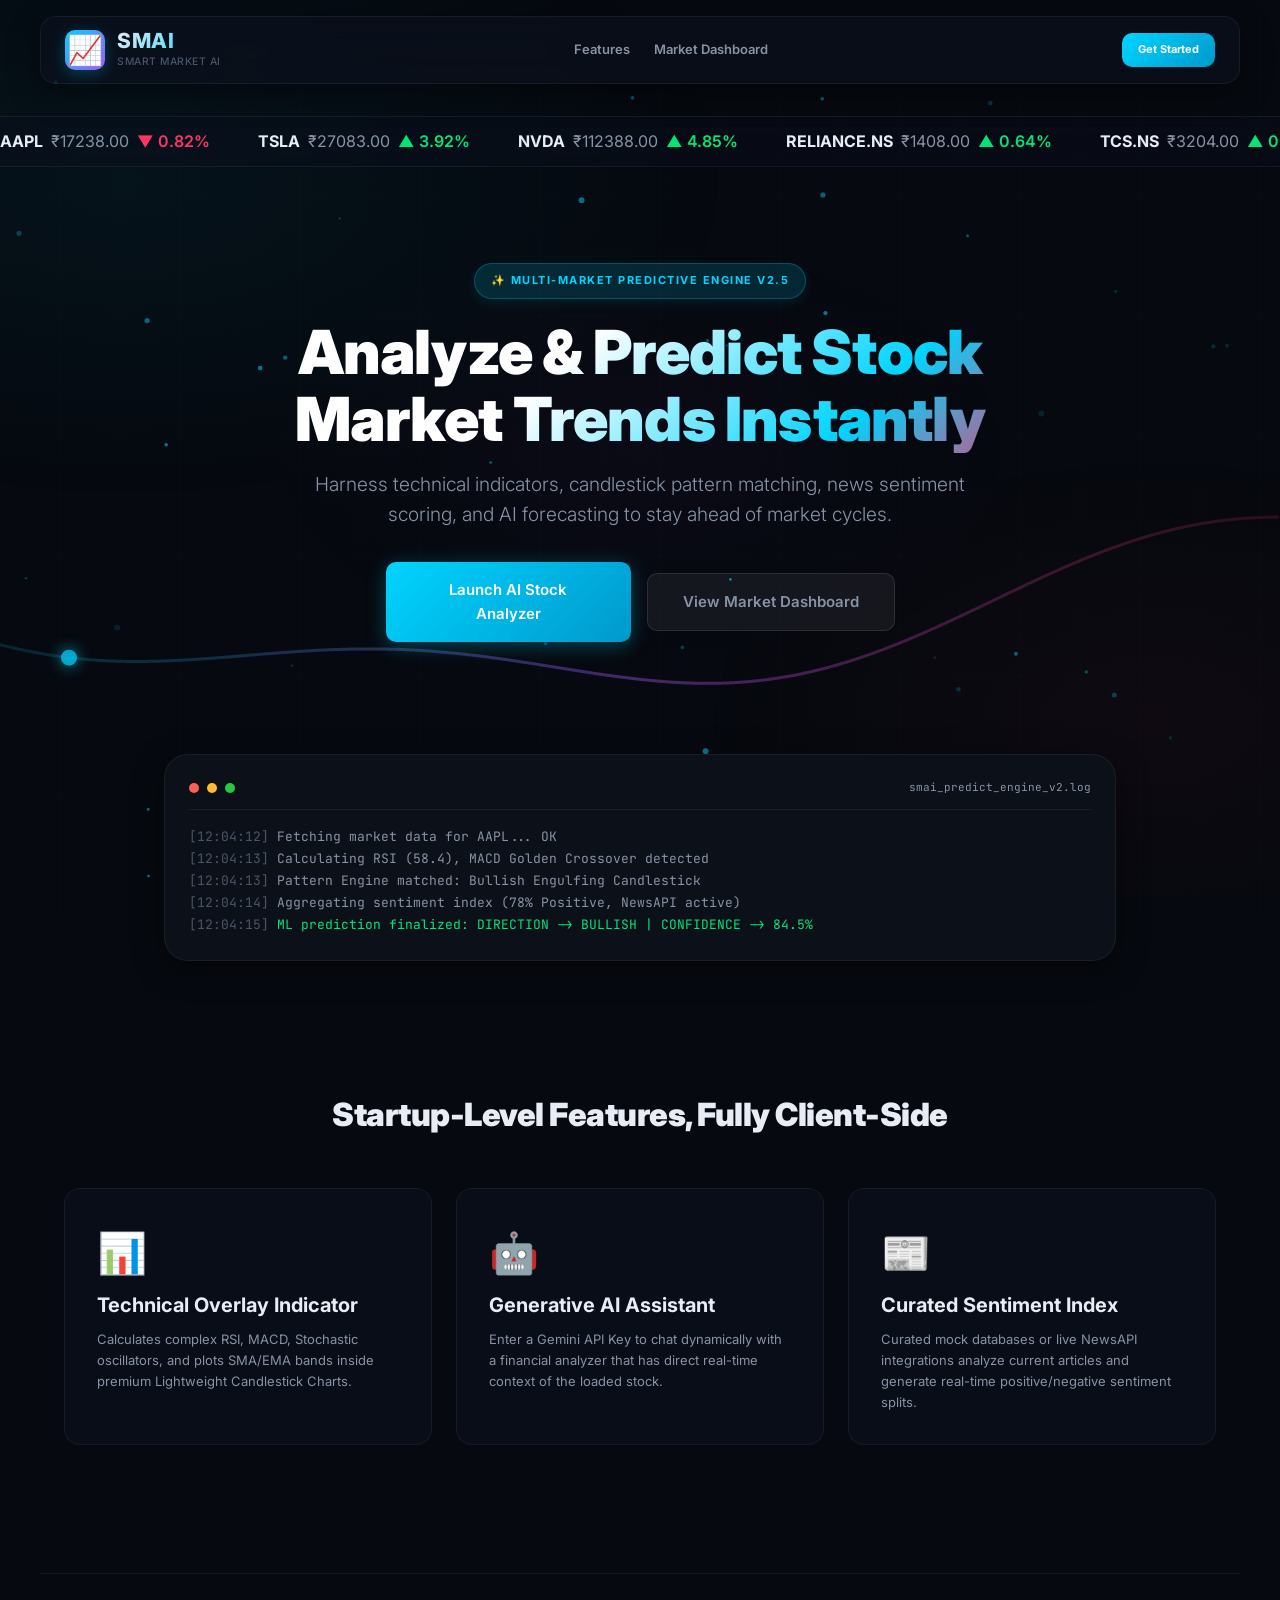
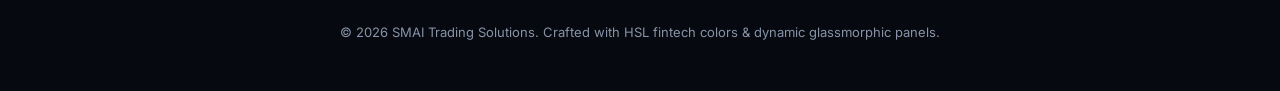
==== commit 1d22c50f: "fix: correct all stock prices + bust browser cache Price fixes: - landing.js ticker: was showing raw" ====
--- a/index.html
+++ b/index.html
@@ -2,11 +2,14 @@
 <html lang="en">
 <head>
   <meta charset="UTF-8">
+  <meta http-equiv="Cache-Control" content="no-cache, no-store, must-revalidate">
+  <meta http-equiv="Pragma" content="no-cache">
+  <meta http-equiv="Expires" content="0">
   <meta name="viewport" content="width=device-width, initial-scale=1.0">
   <meta name="description" content="SMAI — Next-generation AI-powered stock trend analyzer and predictive analytics platform.">
   <title>SMAI — AI-Powered Stock Prediction & Analytics</title>
   <link rel="icon" href="data:image/svg+xml,<svg xmlns='http://www.w3.org/2000/svg' viewBox='0 0 100 100'><text y='.9em' font-size='90'>🚀</text></svg>">
-  <link rel="stylesheet" href="index.css">
+  <link rel="stylesheet" href="index.css?v=20250528b">
 </head>
 <body class="landing-body">
 
@@ -128,6 +131,6 @@
 
   </div>
 
-  <script type="module" src="js/landing.js"></script>
+  <script type="module" src="js/landing.js?v=20250528b"></script>
 </body>
 </html>
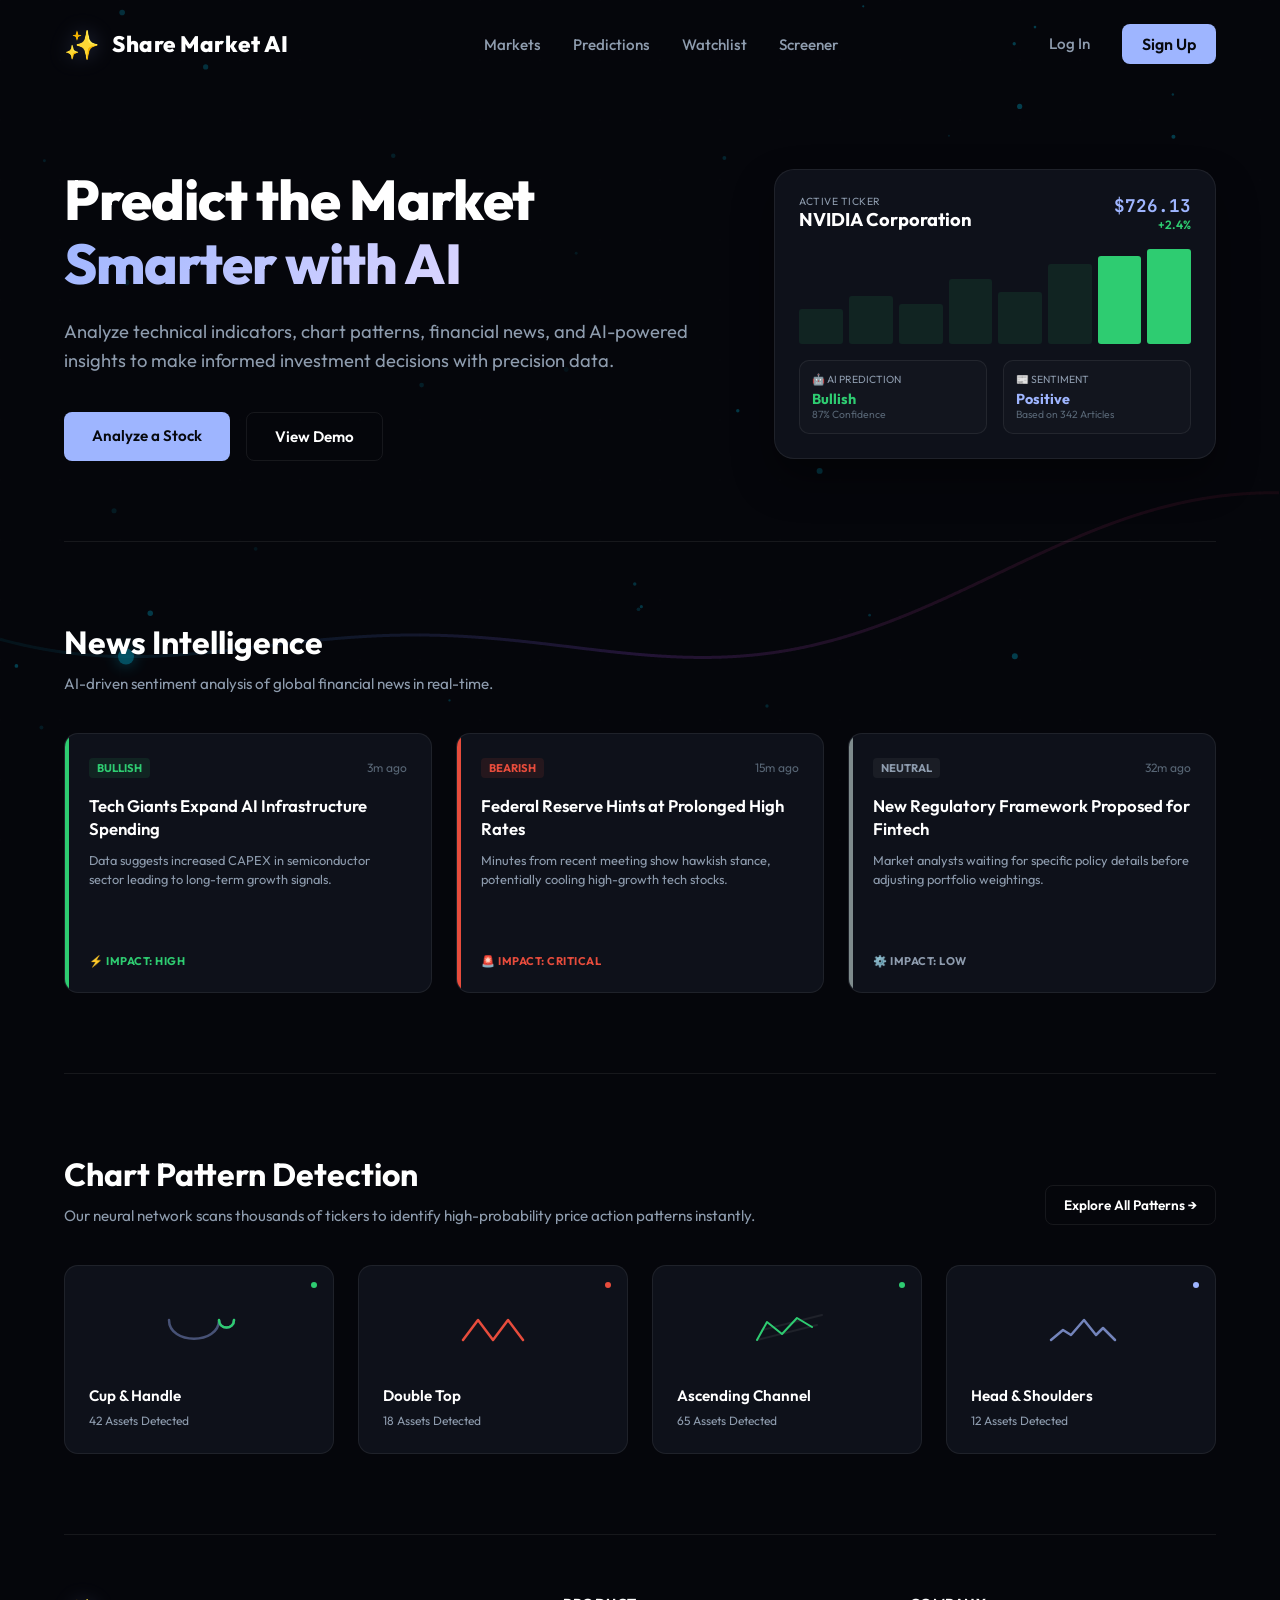
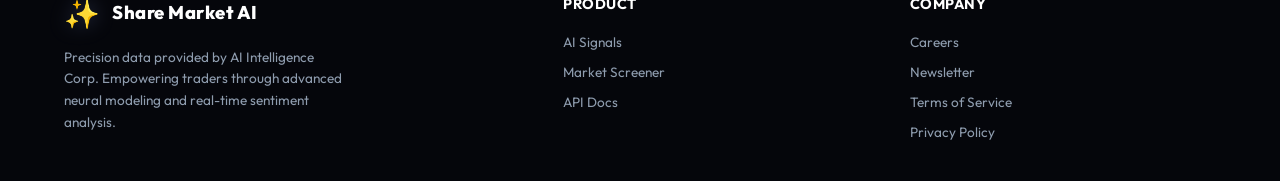
==== commit 1d33523c: "feat: enhance AI forecast, fix type errors, and improve UI dashboard" ====
--- a/index.html
+++ b/index.html
@@ -6,131 +6,231 @@
   <meta http-equiv="Pragma" content="no-cache">
   <meta http-equiv="Expires" content="0">
   <meta name="viewport" content="width=device-width, initial-scale=1.0">
-  <meta name="description" content="SMAI — Next-generation AI-powered stock trend analyzer and predictive analytics platform.">
-  <title>SMAI — AI-Powered Stock Prediction & Analytics</title>
+  <meta name="description" content="Share Market AI — Next-generation AI-powered stock trend analyzer and predictive analytics platform.">
+  <title>Share Market AI — AI-Powered Stock Prediction & Analytics</title>
   <link rel="icon" href="data:image/svg+xml,<svg xmlns='http://www.w3.org/2000/svg' viewBox='0 0 100 100'><text y='.9em' font-size='90'>🚀</text></svg>">
-  <link rel="stylesheet" href="index.css?v=20250528b">
+  <link rel="stylesheet" href="index.css?v=20260712">
 </head>
 <body class="landing-body">
 
-  <!-- ====== BACKGROUND ANIMATION CANVAS ====== -->
-  <canvas id="hero-canvas" style="position: absolute; top: 0; left: 0; width: 100%; height: 100vh; pointer-events: none; z-index: 0;"></canvas>
+  <!-- Background animation canvas -->
+  <canvas id="hero-canvas" style="position: absolute; top: 0; left: 0; width: 100%; height: 100%; pointer-events: none; z-index: 0; opacity: 0.45;"></canvas>
 
   <div class="landing-wrapper" style="position: relative; z-index: 1;">
     
-    <!-- ====== NAVIGATION ====== -->
+    <!-- NAVIGATION -->
     <header class="landing-nav-header">
-      <div class="app-logo">
-        <span class="logo-icon" style="font-size: 1.8rem;">📈</span>
-        <div class="logo-text">
-          <h1 style="font-size: 1.3rem; font-weight: 800; letter-spacing: 0.5px;">SMAI</h1>
-          <span style="font-size: 0.65rem;">Smart Market AI</span>
-        </div>
+      <div class="sidebar-logo">
+        <span class="sidebar-logo-icon">✨</span>
+        <span class="sidebar-logo-text">Share Market AI</span>
       </div>
       <nav class="landing-nav-links">
-        <a href="#features" class="landing-nav-link">Features</a>
-        <a href="dashboard.html" class="landing-nav-link">Market Dashboard</a>
+        <a href="dashboard.html" class="landing-nav-link">Markets</a>
+        <a href="analyzer.html" class="landing-nav-link">Predictions</a>
+        <a href="dashboard.html" class="landing-nav-link">Watchlist</a>
+        <a href="analyzer.html" class="landing-nav-link">Screener</a>
       </nav>
-      <div class="header-actions">
-        <a href="analyzer.html" class="btn-primary" style="text-decoration: none; font-size: var(--fs-xs); padding: var(--sp-2) var(--sp-4);">Get Started</a>
+      <div class="landing-hero-ctas">
+        <a href="analyzer.html" class="landing-nav-link" style="padding: 10px 16px;">Log In</a>
+        <a href="analyzer.html" class="btn-primary">Sign Up</a>
       </div>
     </header>
 
-    <!-- ====== LIVE TICKER STRIP ====== -->
-    <div class="ticker-wrap">
-      <div class="ticker-scroll" id="ticker-strip">
-        <!-- Filled dynamically by landing.js -->
-      </div>
-    </div>
-
-    <!-- ====== HERO SECTION ====== -->
-    <section class="landing-hero">
-      <div class="hero-glow-badge">
-        ✨ MULTI-MARKET PREDICTIVE ENGINE V2.5
-      </div>
-      <h1 class="landing-hero-title">
-        Analyze & Predict Stock Market Trends Instantly
-      </h1>
-      <p class="landing-hero-subtitle">
-        Harness technical indicators, candlestick pattern matching, news sentiment scoring, and AI forecasting to stay ahead of market cycles.
-      </p>
+    <!-- HERO SECTION -->
+    <section class="landing-hero-grid">
+      <div class="landing-hero-content">
+
+        <h1 class="landing-hero-title">
+          Predict the Market<br><span>Smarter with AI</span>
+        </h1>
+        <p class="landing-hero-subtitle">
+          Analyze technical indicators, chart patterns, financial news, and AI-powered insights to make informed investment decisions with precision data.
+        </p>
+        <div class="landing-hero-ctas">
+          <a href="analyzer.html" class="btn-primary" style="padding: 14px 28px; font-size: 0.95rem;">Analyze a Stock</a>
+          <a href="dashboard.html" class="btn-secondary" style="padding: 14px 28px; font-size: 0.95rem;">View Demo</a>
+        </div>
+      </div>
       
-      <div class="landing-hero-ctas">
-        <a href="analyzer.html" class="btn-primary" style="text-decoration: none; padding: var(--sp-4) var(--sp-8); font-size: var(--fs-base); font-weight: 600; box-shadow: 0 4px 20px var(--accent-cyan-glow);">
-          Launch AI Stock Analyzer
+      <!-- HERO WIDGET -->
+      <div class="hero-widget-box">
+        <div class="glass-panel-header" style="margin-bottom: 12px;">
+          <div style="display: flex; flex-direction: column;">
+            <span style="font-size: 0.65rem; color: var(--text-secondary); text-transform: uppercase; letter-spacing: 0.5px;">Active Ticker</span>
+            <span style="font-weight: 700; font-size: 1.15rem;">NVIDIA Corporation</span>
+          </div>
+          <div style="display: flex; flex-direction: column; align-items: flex-end;">
+            <span style="font-family: var(--font-mono); font-weight: 700; font-size: 1.1rem; color: var(--accent-blue);">$726.13</span>
+            <span style="color: var(--bullish-green); font-size: 0.75rem; font-weight: 600;">+2.4%</span>
+          </div>
+        </div>
+        
+        <!-- Live chart simulation -->
+        <div class="hero-widget-chart">
+          <div class="hero-widget-chart-bar" style="height: 35%;"></div>
+          <div class="hero-widget-chart-bar" style="height: 48%;"></div>
+          <div class="hero-widget-chart-bar" style="height: 40%;"></div>
+          <div class="hero-widget-chart-bar" style="height: 65%;"></div>
+          <div class="hero-widget-chart-bar" style="height: 52%;"></div>
+          <div class="hero-widget-chart-bar" style="height: 80%;"></div>
+          <div class="hero-widget-chart-bar up" style="height: 88%;"></div>
+          <div class="hero-widget-chart-bar up" style="height: 95%;"></div>
+        </div>
+        
+        <div class="widget-metrics-row">
+          <div class="widget-kpi">
+            <div style="font-size: 0.65rem; color: var(--text-secondary); text-transform: uppercase; margin-bottom: 4px;">🤖 AI Prediction</div>
+            <div style="color: var(--bullish-green); font-weight: 700; font-size: 0.9rem;">Bullish</div>
+            <div style="font-size: 0.65rem; color: var(--text-muted);">87% Confidence</div>
+          </div>
+          <div class="widget-kpi">
+            <div style="font-size: 0.65rem; color: var(--text-secondary); text-transform: uppercase; margin-bottom: 4px;">📰 Sentiment</div>
+            <div style="color: var(--accent-blue); font-weight: 700; font-size: 0.9rem;">Positive</div>
+            <div style="font-size: 0.65rem; color: var(--text-muted);">Based on 342 Articles</div>
+          </div>
+        </div>
+      </div>
+    </section>
+
+    <!-- NEWS INTELLIGENCE -->
+    <section class="landing-section">
+      <h2 class="section-headline">News Intelligence</h2>
+      <p class="section-subtext">AI-driven sentiment analysis of global financial news in real-time.</p>
+      
+      <div class="news-intelligence-grid">
+        <!-- Card 1 -->
+        <div class="news-card-wrapper bullish">
+          <div>
+            <div class="news-meta-row">
+              <span class="news-badge bullish">Bullish</span>
+              <span class="news-time">3m ago</span>
+            </div>
+            <h3 class="news-headline-txt">Tech Giants Expand AI Infrastructure Spending</h3>
+            <p class="news-desc-txt">Data suggests increased CAPEX in semiconductor sector leading to long-term growth signals.</p>
+          </div>
+          <span class="news-impact-tag high">⚡ Impact: High</span>
+        </div>
+        <!-- Card 2 -->
+        <div class="news-card-wrapper bearish">
+          <div>
+            <div class="news-meta-row">
+              <span class="news-badge bearish">Bearish</span>
+              <span class="news-time">15m ago</span>
+            </div>
+            <h3 class="news-headline-txt">Federal Reserve Hints at Prolonged High Rates</h3>
+            <p class="news-desc-txt">Minutes from recent meeting show hawkish stance, potentially cooling high-growth tech stocks.</p>
+          </div>
+          <span class="news-impact-tag critical">🚨 Impact: Critical</span>
+        </div>
+        <!-- Card 3 -->
+        <div class="news-card-wrapper neutral">
+          <div>
+            <div class="news-meta-row">
+              <span class="news-badge neutral">Neutral</span>
+              <span class="news-time">32m ago</span>
+            </div>
+            <h3 class="news-headline-txt">New Regulatory Framework Proposed for Fintech</h3>
+            <p class="news-desc-txt">Market analysts waiting for specific policy details before adjusting portfolio weightings.</p>
+          </div>
+          <span class="news-impact-tag low">⚙️ Impact: Low</span>
+        </div>
+      </div>
+    </section>
+
+    <!-- CHART PATTERN DETECTION -->
+    <section class="landing-section">
+      <div class="pattern-section-header">
+        <div>
+          <h2 class="section-headline">Chart Pattern Detection</h2>
+          <p class="section-subtext" style="margin-bottom: 0;">Our neural network scans thousands of tickers to identify high-probability price action patterns instantly.</p>
+        </div>
+        <a href="analyzer.html" class="btn-secondary" style="font-size: 0.85rem; padding: 10px 18px; display: flex; align-items: center; gap: 8px;">
+          Explore All Patterns →
         </a>
-        <a href="dashboard.html" class="btn-secondary" style="text-decoration: none; padding: var(--sp-4) var(--sp-8); font-size: var(--fs-base); font-weight: 600;">
-          View Market Dashboard
-        </a>
+      </div>
+      
+      <div class="patterns-cards-grid">
+        <!-- Cup & Handle -->
+        <div class="pattern-card-item">
+          <span class="pattern-card-dot"></span>
+          <div class="pattern-shape-svg">
+            <svg width="80" height="40" viewBox="0 0 80 40" fill="none" xmlns="http://www.w3.org/2000/svg">
+              <path d="M10 10 C 10 35, 60 35, 60 10 C 60 20, 75 20, 75 10" stroke="rgba(158, 181, 255, 0.4)" stroke-width="2.5" stroke-linecap="round" fill="none"/>
+              <path d="M60 10 C 60 20, 75 20, 75 10" stroke="var(--bullish-green)" stroke-width="2.5" stroke-linecap="round" fill="none"/>
+            </svg>
+          </div>
+          <h3 class="pattern-shape-title">Cup & Handle</h3>
+          <span class="pattern-shape-count">42 Assets Detected</span>
+        </div>
+        <!-- Double Top -->
+        <div class="pattern-card-item">
+          <span class="pattern-card-dot red"></span>
+          <div class="pattern-shape-svg">
+            <svg width="80" height="40" viewBox="0 0 80 40" fill="none" xmlns="http://www.w3.org/2000/svg">
+              <path d="M10 30 L 25 10 L 40 30 L 55 10 L 70 30" stroke="var(--bearish-red)" stroke-width="2.5" stroke-linecap="round" stroke-linejoin="round" fill="none"/>
+            </svg>
+          </div>
+          <h3 class="pattern-shape-title">Double Top</h3>
+          <span class="pattern-shape-count">18 Assets Detected</span>
+        </div>
+        <!-- Ascending Channel -->
+        <div class="pattern-card-item">
+          <span class="pattern-card-dot"></span>
+          <div class="pattern-shape-svg">
+            <svg width="80" height="40" viewBox="0 0 80 40" fill="none" xmlns="http://www.w3.org/2000/svg">
+              <line x1="10" y1="30" x2="70" y2="15" stroke="var(--border-color)" stroke-width="2" stroke-linecap="round"/>
+              <line x1="15" y1="20" x2="75" y2="5" stroke="var(--border-color)" stroke-width="2" stroke-linecap="round"/>
+              <path d="M10 30 L 20 12 L 35 24 L 50 8 L 65 17" stroke="var(--bullish-green)" stroke-width="2" stroke-linecap="round" stroke-linejoin="round"/>
+            </svg>
+          </div>
+          <h3 class="pattern-shape-title">Ascending Channel</h3>
+          <span class="pattern-shape-count">65 Assets Detected</span>
+        </div>
+        <!-- Head & Shoulders -->
+        <div class="pattern-card-item">
+          <span class="pattern-card-dot blue"></span>
+          <div class="pattern-shape-svg">
+            <svg width="80" height="40" viewBox="0 0 80 40" fill="none" xmlns="http://www.w3.org/2000/svg">
+              <path d="M10 30 L 22 20 L 30 25 L 43 10 L 55 25 L 62 18 L 74 30" stroke="rgba(158, 181, 255, 0.7)" stroke-width="2.5" stroke-linecap="round" stroke-linejoin="round" fill="none"/>
+            </svg>
+          </div>
+          <h3 class="pattern-shape-title">Head & Shoulders</h3>
+          <span class="pattern-shape-count">12 Assets Detected</span>
+        </div>
       </div>
     </section>
 
-    <!-- ====== GRAPH PREVIEW TERMINAL ====== -->
-    <section class="landing-preview-container">
-      <div class="terminal-preview">
-        <div class="terminal-header">
-          <div class="terminal-dots">
-            <span class="terminal-dot" style="background: #ff5f56;"></span>
-            <span class="terminal-dot" style="background: #ffbd2e;"></span>
-            <span class="terminal-dot" style="background: #27c93f;"></span>
-          </div>
-          <span style="font-size: var(--fs-xs); color: var(--text-secondary); font-family: var(--font-mono);">smai_predict_engine_v2.log</span>
-        </div>
-        <div class="terminal-body">
-          <p><span style="color: var(--text-muted);">[12:04:12]</span> Fetching market data for AAPL... OK</p>
-          <p><span style="color: var(--text-muted);">[12:04:13]</span> Calculating RSI (58.4), MACD Golden Crossover detected</p>
-          <p><span style="color: var(--text-muted);">[12:04:13]</span> Pattern Engine matched: Bullish Engulfing Candlestick</p>
-          <p><span style="color: var(--text-muted);">[12:04:14]</span> Aggregating sentiment index (78% Positive, NewsAPI active)</p>
-          <p style="color: var(--accent-green);"><span style="color: var(--text-muted);">[12:04:15]</span> ML prediction finalized: DIRECTION -> BULLISH | CONFIDENCE -> 84.5%</p>
-        </div>
-      </div>
-    </section>
-
-    <!-- ====== FEATURES SECTION ====== -->
-    <section id="features" class="landing-features">
-      <h2 class="landing-features-title">
-        Startup-Level Features, Fully Client-Side
-      </h2>
-      
-      <div class="features-grid">
-        <!-- CARD 1 -->
-        <div class="feature-card">
-          <div class="feature-icon">📊</div>
-          <h3 class="feature-title">Technical Overlay Indicator</h3>
-          <p class="feature-desc">
-            Calculates complex RSI, MACD, Stochastic oscillators, and plots SMA/EMA bands inside premium Lightweight Candlestick Charts.
-          </p>
-        </div>
-
-        <!-- CARD 2 -->
-        <div class="feature-card">
-          <div class="feature-icon">🤖</div>
-          <h3 class="feature-title">Generative AI Assistant</h3>
-          <p class="feature-desc">
-            Enter a Gemini API Key to chat dynamically with a financial analyzer that has direct real-time context of the loaded stock.
-          </p>
-        </div>
-
-        <!-- CARD 3 -->
-        <div class="feature-card">
-          <div class="feature-icon">📰</div>
-          <h3 class="feature-title">Curated Sentiment Index</h3>
-          <p class="feature-desc">
-            Curated mock databases or live NewsAPI integrations analyze current articles and generate real-time positive/negative sentiment splits.
-          </p>
-        </div>
-      </div>
-    </section>
-
-    <!-- ====== FOOTER ====== -->
-    <footer class="app-footer" style="text-align: center; padding: var(--sp-12) 0; border-top: 1px solid var(--glass-border); max-width: 1200px; margin: 0 auto;">
-      <p style="font-size: var(--fs-sm); color: var(--text-secondary);">
-        © 2026 SMAI Trading Solutions. Crafted with HSL fintech colors & dynamic glassmorphic panels.
-      </p>
+
+
+    <!-- FOOTER -->
+    <footer class="landing-footer">
+      <div class="footer-brand">
+        <div class="sidebar-logo">
+          <span class="sidebar-logo-icon">✨</span>
+          <span class="sidebar-logo-text" style="font-size: 1.15rem;">Share Market AI</span>
+        </div>
+        <p class="footer-desc">Precision data provided by AI Intelligence Corp. Empowering traders through advanced neural modeling and real-time sentiment analysis.</p>
+      </div>
+      <div>
+        <h4 class="footer-col-title">Product</h4>
+        <div class="footer-links-list">
+          <a href="analyzer.html" class="footer-link-item">AI Signals</a>
+          <a href="analyzer.html" class="footer-link-item">Market Screener</a>
+          <a href="analyzer.html" class="footer-link-item">API Docs</a>
+        </div>
+      </div>
+      <div>
+        <h4 class="footer-col-title">Company</h4>
+        <div class="footer-links-list">
+          <a href="index.html" class="footer-link-item">Careers</a>
+          <a href="index.html" class="footer-link-item">Newsletter</a>
+          <a href="index.html" class="footer-link-item">Terms of Service</a>
+          <a href="index.html" class="footer-link-item">Privacy Policy</a>
+        </div>
+      </div>
     </footer>
-
   </div>
 
-  <script type="module" src="js/landing.js?v=20250528b"></script>
+  <script type="module" src="js/landing.js?v=20260712"></script>
 </body>
 </html>
--- a/index.css
+++ b/index.css
@@ -1,4239 +1,2499 @@
-/* ============================================
-   STOCK MARKET TREND ANALYZER — DESIGN SYSTEM
-   Dark Glassmorphism + Premium Fintech UI
-   ============================================ */
-
-/* ---- Google Fonts ---- */
-@import url('https://fonts.googleapis.com/css2?family=Inter:wght@300;400;500;600;700;800;900&family=JetBrains+Mono:wght@400;500;600&display=swap');
-
-/* ---- CSS Custom Properties ---- */
+@import url('https://fonts.googleapis.com/css2?family=Outfit:wght@300;400;500;600;700;800&family=JetBrains+Mono:wght@400;500;700&display=swap');
+
 :root {
-  /* Background */
-  --bg-primary: #06090f;
-  --bg-secondary: #0c1119;
-  --bg-surface: rgba(15, 20, 35, 0.75);
-  --bg-surface-hover: rgba(20, 28, 50, 0.85);
-  --bg-elevated: rgba(22, 30, 52, 0.9);
-
-  /* Glassmorphism */
-  --glass-bg: rgba(12, 17, 30, 0.6);
-  --glass-border: rgba(255, 255, 255, 0.06);
-  --glass-shadow: 0 8px 32px rgba(0, 0, 0, 0.4);
-  --glass-blur: blur(20px);
-
-  /* Accent Colors */
-  --accent-cyan: #00d4ff;
-  --accent-cyan-dim: rgba(0, 212, 255, 0.15);
-  --accent-cyan-glow: rgba(0, 212, 255, 0.3);
-  --accent-magenta: #ff3366;
-  --accent-magenta-dim: rgba(255, 51, 102, 0.15);
-  --accent-magenta-glow: rgba(255, 51, 102, 0.3);
-  --accent-amber: #ffaa00;
-  --accent-amber-dim: rgba(255, 170, 0, 0.15);
-  --accent-green: #00e676;
-  --accent-green-dim: rgba(0, 230, 118, 0.15);
-  --accent-purple: #a855f7;
-  --accent-purple-dim: rgba(168, 85, 247, 0.15);
-
-  /* Bullish / Bearish */
-  --bullish: #00e676;
-  --bullish-bg: rgba(0, 230, 118, 0.1);
-  --bearish: #ff3366;
-  --bearish-bg: rgba(255, 51, 102, 0.1);
-  --neutral: #ffaa00;
-  --neutral-bg: rgba(255, 170, 0, 0.1);
-
-  /* Text */
-  --text-primary: #e8ecf4;
-  --text-secondary: #8893a7;
-  --text-muted: #4a5568;
-  --text-accent: var(--accent-cyan);
-
-  /* Typography */
-  --font-sans: 'Inter', -apple-system, BlinkMacSystemFont, sans-serif;
-  --font-mono: 'JetBrains Mono', 'Fira Code', monospace;
-  --fs-xs: 0.6875rem;
-  --fs-sm: 0.8125rem;
-  --fs-base: 0.9375rem;
-  --fs-md: 1.0625rem;
-  --fs-lg: 1.25rem;
-  --fs-xl: 1.5rem;
-  --fs-2xl: 2rem;
-  --fs-3xl: 2.5rem;
-  --fw-light: 300;
-  --fw-regular: 400;
-  --fw-medium: 500;
-  --fw-semibold: 600;
-  --fw-bold: 700;
-  --fw-black: 900;
-
-  /* Spacing */
-  --sp-1: 0.25rem;
-  --sp-2: 0.5rem;
-  --sp-3: 0.75rem;
-  --sp-4: 1rem;
-  --sp-5: 1.25rem;
-  --sp-6: 1.5rem;
-  --sp-8: 2rem;
-  --sp-10: 2.5rem;
-  --sp-12: 3rem;
-
-  /* Border Radius */
-  --radius-sm: 6px;
-  --radius-md: 10px;
-  --radius-lg: 16px;
-  --radius-xl: 24px;
-  --radius-full: 9999px;
-
+  /* Color Palette */
+  --bg-dark: #07090e;
+  --bg-card: #0e111a;
+  --bg-sidebar: #0b0d13;
+  --border-color: rgba(255, 255, 255, 0.07);
+  --border-color-hover: rgba(255, 255, 255, 0.12);
+  
+  --accent-blue: #9eb5ff;
+  --accent-blue-hover: #b8c9ff;
+  --accent-blue-glow: rgba(158, 181, 255, 0.15);
+  
+  --bullish-green: #2ecc71;
+  --bullish-green-dim: rgba(46, 204, 113, 0.1);
+  --bearish-red: #e74c3c;
+  --bearish-red-dim: rgba(231, 76, 60, 0.1);
+  
+  --neutral-gray: #7f8c8d;
+  --neutral-gray-dim: rgba(127, 140, 141, 0.1);
+  
+  --warning-amber: #f39c12;
+  
+  --text-main: #ffffff;
+  --text-secondary: #8e9cae;
+  --text-muted: #576574;
+  
+  /* Fonts */
+  --font-sans: 'Outfit', -apple-system, BlinkMacSystemFont, sans-serif;
+  --font-mono: 'JetBrains Mono', monospace;
+  
   /* Transitions */
-  --ease-out: cubic-bezier(0.16, 1, 0.3, 1);
-  --ease-spring: cubic-bezier(0.34, 1.56, 0.64, 1);
-  --duration-fast: 150ms;
-  --duration-normal: 300ms;
-  --duration-slow: 500ms;
-
-  /* Z-index */
-  --z-dropdown: 100;
-  --z-modal: 200;
-  --z-toast: 300;
-}
-
-/* ---- Reset & Base ---- */
-*, *::before, *::after {
+  --transition-fast: 0.2s cubic-bezier(0.4, 0, 0.2, 1);
+  --transition-medium: 0.3s cubic-bezier(0.4, 0, 0.2, 1);
+}
+
+* {
+  box-sizing: border-box;
   margin: 0;
   padding: 0;
-  box-sizing: border-box;
-}
-
-html {
-  font-size: 16px;
-  -webkit-font-smoothing: antialiased;
-  -moz-osx-font-smoothing: grayscale;
-  scroll-behavior: smooth;
 }
 
 body {
   font-family: var(--font-sans);
-  background: var(--bg-primary);
-  color: var(--text-primary);
+  background-color: var(--bg-dark);
+  color: var(--text-main);
+  overflow-x: hidden;
+  -webkit-font-smoothing: antialiased;
+}
+
+/* Custom Scrollbar */
+::-webkit-scrollbar {
+  width: 8px;
+  height: 8px;
+}
+::-webkit-scrollbar-track {
+  background: var(--bg-dark);
+}
+::-webkit-scrollbar-thumb {
+  background: rgba(255, 255, 255, 0.1);
+  border-radius: 4px;
+}
+::-webkit-scrollbar-thumb:hover {
+  background: rgba(255, 255, 255, 0.2);
+}
+
+/* ====== LAYOUT ====== */
+.app-layout {
+  display: flex;
+  height: 100vh;
+  width: 100vw;
+  overflow: hidden;
+}
+
+/* ====== SIDEBAR ====== */
+.sidebar {
+  width: 260px;
+  background-color: var(--bg-sidebar);
+  border-right: 1px solid var(--border-color);
+  display: flex;
+  flex-direction: column;
+  justify-content: space-between;
+  padding: 28px 20px;
+  flex-shrink: 0;
+}
+
+.sidebar-header {
+  margin-bottom: 32px;
+}
+
+.sidebar-logo {
+  display: flex;
+  align-items: center;
+  gap: 12px;
+  text-decoration: none;
+}
+
+.sidebar-logo-icon {
+  font-size: 1.8rem;
+  color: var(--accent-blue);
+  filter: drop-shadow(0 0 10px rgba(158, 181, 255, 0.3));
+}
+
+.sidebar-logo-text {
+  font-size: 1.4rem;
+  font-weight: 800;
+  letter-spacing: 0.5px;
+  color: var(--text-main);
+}
+
+.sidebar-logo-sub {
+  font-size: 0.65rem;
+  color: var(--text-secondary);
+  text-transform: uppercase;
+  margin-top: 4px;
+  letter-spacing: 1.5px;
+}
+
+.sidebar-nav {
+  display: flex;
+  flex-direction: column;
+  gap: 6px;
+  flex-grow: 1;
+}
+
+.sidebar-nav-item {
+  display: flex;
+  align-items: center;
+  gap: 12px;
+  color: var(--text-secondary);
+  text-decoration: none;
+  padding: 12px 16px;
+  border-radius: 10px;
+  font-weight: 500;
+  font-size: 0.95rem;
+  transition: var(--transition-fast);
+}
+
+.sidebar-nav-item:hover {
+  color: var(--text-main);
+  background-color: rgba(255, 255, 255, 0.03);
+}
+
+.sidebar-nav-item.active {
+  color: var(--text-main);
+  background-color: rgba(158, 181, 255, 0.08);
+  border-left: 3px solid var(--accent-blue);
+  font-weight: 600;
+}
+
+.sidebar-nav-icon {
+  font-size: 1.1rem;
+}
+
+/* Upgrade Card in Sidebar */
+.upgrade-card {
+  background: linear-gradient(135deg, rgba(158, 181, 255, 0.05) 0%, rgba(255, 255, 255, 0.01) 100%);
+  border: 1px solid var(--border-color);
+  border-radius: 12px;
+  padding: 20px;
+  margin-bottom: 24px;
+  position: relative;
+  overflow: hidden;
+}
+
+.upgrade-card::before {
+  content: '';
+  position: absolute;
+  top: -50px;
+  right: -50px;
+  width: 100px;
+  height: 100px;
+  background: radial-gradient(circle, rgba(158, 181, 255, 0.15) 0%, transparent 70%);
+  pointer-events: none;
+}
+
+.upgrade-label {
+  font-size: 0.7rem;
+  font-weight: 700;
+  text-transform: uppercase;
+  letter-spacing: 1.5px;
+  color: var(--accent-blue);
+  margin-bottom: 8px;
+}
+
+.upgrade-title {
+  font-size: 0.85rem;
+  line-height: 1.4;
+  color: var(--text-main);
+  margin-bottom: 14px;
+}
+
+.btn-upgrade {
+  display: block;
+  width: 100%;
+  text-align: center;
+  background-color: var(--accent-blue);
+  color: #07090e;
+  text-decoration: none;
+  font-weight: 600;
+  font-size: 0.85rem;
+  padding: 10px;
+  border-radius: 8px;
+  transition: var(--transition-fast);
+  border: none;
+  cursor: pointer;
+}
+
+.btn-upgrade:hover {
+  background-color: var(--accent-blue-hover);
+  box-shadow: 0 0 15px rgba(158, 181, 255, 0.2);
+}
+
+.sidebar-footer {
+  border-top: 1px solid var(--border-color);
+  padding-top: 20px;
+  display: flex;
+  flex-direction: column;
+  gap: 12px;
+}
+
+.sidebar-footer-item {
+  display: flex;
+  align-items: center;
+  gap: 12px;
+  color: var(--text-secondary);
+  text-decoration: none;
+  font-size: 0.9rem;
+  font-weight: 500;
+  padding: 8px 12px;
+  border-radius: 8px;
+  transition: var(--transition-fast);
+}
+
+.sidebar-footer-item:hover {
+  color: var(--text-main);
+  background-color: rgba(255, 255, 255, 0.03);
+}
+
+/* ====== MAIN CONTENT ====== */
+.main-content {
+  flex-grow: 1;
+  display: flex;
+  flex-direction: column;
+  overflow-y: auto;
+  background-color: var(--bg-dark);
+}
+
+/* ====== HEADER ====== */
+.app-header {
+  display: flex;
+  align-items: center;
+  justify-content: space-between;
+  padding: 20px 32px;
+  border-bottom: 1px solid var(--border-color);
+  background-color: var(--bg-dark);
+  position: sticky;
+  top: 0;
+  z-index: 10;
+}
+
+.header-left {
+  display: flex;
+  flex-direction: column;
+  gap: 4px;
+}
+
+.page-title {
+  font-size: 1.5rem;
+  font-weight: 700;
+  color: var(--text-main);
+}
+
+.page-subtitle {
+  font-size: 0.85rem;
+  color: var(--text-secondary);
+}
+
+/* Search Bar */
+.search-container {
+  position: relative;
+  width: 320px;
+}
+
+.search-input-wrapper {
+  display: flex;
+  align-items: center;
+  background-color: rgba(255, 255, 255, 0.03);
+  border: 1px solid var(--border-color);
+  border-radius: 10px;
+  padding: 10px 14px;
+  transition: var(--transition-fast);
+}
+
+.search-input-wrapper:focus-within {
+  border-color: var(--accent-blue);
+  box-shadow: 0 0 10px var(--accent-blue-glow);
+  background-color: rgba(255, 255, 255, 0.05);
+}
+
+.search-icon {
+  font-size: 0.9rem;
+  color: var(--text-secondary);
+  margin-right: 10px;
+}
+
+.search-input {
+  background: none;
+  border: none;
+  color: var(--text-main);
+  font-size: 0.9rem;
+  width: 100%;
+  outline: none;
+  font-family: var(--font-sans);
+}
+
+.search-input::placeholder {
+  color: var(--text-muted);
+}
+
+.search-dropdown {
+  position: absolute;
+  top: calc(100% + 8px);
+  left: 0;
+  width: 100%;
+  background-color: var(--bg-card);
+  border: 1px solid var(--border-color);
+  border-radius: 10px;
+  box-shadow: 0 10px 30px rgba(0, 0, 0, 0.5);
+  z-index: 50;
+  max-height: 280px;
+  overflow-y: auto;
+  display: none;
+}
+
+.search-dropdown.active {
+  display: block;
+}
+
+.search-result {
+  display: flex;
+  justify-content: space-between;
+  padding: 12px 16px;
+  cursor: pointer;
+  border-bottom: 1px solid rgba(255, 255, 255, 0.03);
+  transition: var(--transition-fast);
+}
+
+.search-result:last-child {
+  border-bottom: none;
+}
+
+.search-result:hover {
+  background-color: rgba(255, 255, 255, 0.03);
+}
+
+.search-result .symbol {
+  font-weight: 700;
+  color: var(--accent-blue);
+}
+
+.search-result .name {
+  color: var(--text-secondary);
+  font-size: 0.85rem;
+}
+
+.header-right {
+  display: flex;
+  align-items: center;
+  gap: 20px;
+}
+
+.market-status {
+  display: flex;
+  align-items: center;
+  gap: 8px;
+  font-size: 0.8rem;
+  font-weight: 600;
+  padding: 6px 12px;
+  border-radius: 20px;
+  background-color: rgba(255, 255, 255, 0.03);
+  border: 1px solid var(--border-color);
+}
+
+.market-status.positive {
+  color: var(--bullish-green);
+  border-color: rgba(46, 204, 113, 0.2);
+  background-color: rgba(46, 204, 113, 0.05);
+}
+
+.status-dot {
+  width: 8px;
+  height: 8px;
+  border-radius: 50%;
+  background-color: currentColor;
+  box-shadow: 0 0 8px currentColor;
+}
+
+.header-icon-btn {
+  background: none;
+  border: none;
+  font-size: 1.25rem;
+  color: var(--text-secondary);
+  cursor: pointer;
+  transition: var(--transition-fast);
+  padding: 8px;
+  border-radius: 50%;
+  display: flex;
+  align-items: center;
+  justify-content: center;
+  position: relative;
+}
+
+.header-icon-btn:hover {
+  color: var(--text-main);
+  background-color: rgba(255, 255, 255, 0.03);
+}
+
+.header-profile {
+  display: flex;
+  align-items: center;
+  gap: 12px;
+  border-left: 1px solid var(--border-color);
+  padding-left: 20px;
+}
+
+.profile-avatar {
+  width: 36px;
+  height: 36px;
+  border-radius: 50%;
+  object-fit: cover;
+  border: 2px solid var(--accent-blue);
+}
+
+.profile-info {
+  display: flex;
+  flex-direction: column;
+}
+
+.profile-name {
+  font-size: 0.85rem;
+  font-weight: 600;
+  color: var(--text-main);
+}
+
+.profile-role {
+  font-size: 0.7rem;
+  color: var(--text-secondary);
+}
+
+/* ====== COMPONENT PANELS ====== */
+.dashboard-grid {
+  display: grid;
+  grid-template-columns: repeat(12, 1fr);
+  gap: 24px;
+  padding: 32px;
+}
+
+.glass-panel {
+  background-color: var(--bg-card);
+  border: 1px solid var(--border-color);
+  border-radius: 16px;
+  padding: 24px;
+  box-shadow: 0 4px 20px rgba(0, 0, 0, 0.2);
+  transition: border-color var(--transition-fast);
+}
+
+.glass-panel:hover {
+  border-color: var(--border-color-hover);
+}
+
+.glass-panel-header {
+  display: flex;
+  justify-content: space-between;
+  align-items: center;
+  margin-bottom: 20px;
+}
+
+.glass-panel-title {
+  font-size: 1.1rem;
+  font-weight: 700;
+  color: var(--text-main);
+  display: flex;
+  align-items: center;
+  gap: 10px;
+}
+
+.panel-badge {
+  font-size: 0.75rem;
+  color: var(--text-secondary);
+  background-color: rgba(255, 255, 255, 0.03);
+  padding: 4px 10px;
+  border-radius: 20px;
+  border: 1px solid var(--border-color);
+}
+
+/* ====== PORTFOLIO OVERVIEW PAGE CSS ====== */
+.metrics-row {
+  grid-column: span 12;
+  display: grid;
+  grid-template-columns: repeat(4, 1fr);
+  gap: 24px;
+}
+
+.metric-card {
+  display: flex;
+  flex-direction: column;
+  justify-content: space-between;
+}
+
+.metric-header {
+  display: flex;
+  justify-content: space-between;
+  align-items: center;
+  color: var(--text-secondary);
+  font-size: 0.85rem;
+  font-weight: 500;
+  margin-bottom: 12px;
+}
+
+.metric-icon {
+  font-size: 1.25rem;
+  color: var(--text-muted);
+}
+
+.metric-value {
+  font-size: 1.75rem;
+  font-weight: 700;
+  color: var(--text-main);
+  margin-bottom: 8px;
+  font-family: var(--font-mono);
+}
+
+.metric-change {
+  font-size: 0.8rem;
+  font-weight: 600;
+  display: flex;
+  align-items: center;
+  gap: 6px;
+}
+
+.metric-change.up {
+  color: var(--bullish-green);
+}
+
+.metric-change.down {
+  color: var(--bearish-red);
+}
+
+/* Allocation & Advice Row */
+.allocation-col {
+  grid-column: span 7;
+}
+
+.advice-col {
+  grid-column: span 5;
+}
+
+.allocation-content {
+  display: flex;
+  align-items: center;
+  justify-content: space-around;
+  gap: 20px;
+  padding: 10px 0;
+}
+
+.chart-pie-wrapper {
+  position: relative;
+  width: 160px;
+  height: 160px;
+}
+
+.pie-svg {
+  transform: rotate(-90deg);
+}
+
+.pie-track {
+  fill: none;
+  stroke: rgba(255, 255, 255, 0.03);
+  stroke-width: 14;
+}
+
+.pie-segment {
+  fill: none;
+  stroke-width: 14;
+  stroke-linecap: round;
+  transition: stroke-dashoffset var(--transition-medium);
+}
+
+.chart-pie-label {
+  position: absolute;
+  top: 50%;
+  left: 50%;
+  transform: translate(-50%, -50%);
+  text-align: center;
+}
+
+.chart-pie-total {
+  font-size: 1.25rem;
+  font-weight: 700;
+  color: var(--text-main);
+}
+
+.chart-pie-sub {
+  font-size: 0.65rem;
+  color: var(--text-secondary);
+  text-transform: uppercase;
+}
+
+.allocation-legend {
+  display: flex;
+  flex-direction: column;
+  gap: 12px;
+}
+
+.legend-item {
+  display: flex;
+  align-items: center;
+  justify-content: space-between;
+  width: 180px;
+}
+
+.legend-info {
+  display: flex;
+  align-items: center;
+  gap: 8px;
+}
+
+.legend-dot {
+  width: 10px;
+  height: 10px;
+  border-radius: 50%;
+}
+
+.legend-name {
+  font-size: 0.85rem;
+  color: var(--text-secondary);
+}
+
+.legend-val {
+  font-size: 0.85rem;
+  font-weight: 700;
+  font-family: var(--font-mono);
+}
+
+/* Portfolio Optimization Advice */
+.optimization-box {
+  display: flex;
+  flex-direction: column;
+  justify-content: space-between;
+  height: 100%;
+}
+
+.advice-text {
+  font-size: 0.95rem;
   line-height: 1.6;
-  min-height: 100vh;
-  overflow-x: hidden;
-}
-
-/* Animated gradient background */
-body::before {
+  color: var(--text-secondary);
+  margin-bottom: 24px;
+}
+
+.advice-quote {
+  font-style: italic;
+  border-left: 2px solid var(--accent-blue);
+  padding-left: 14px;
+  color: var(--text-main);
+}
+
+.btn-simulation {
+  background-color: var(--accent-blue);
+  color: #07090e;
+  border: none;
+  font-weight: 600;
+  padding: 14px 20px;
+  border-radius: 10px;
+  cursor: pointer;
+  display: flex;
+  align-items: center;
+  justify-content: center;
+  gap: 8px;
+  font-size: 0.9rem;
+  transition: var(--transition-fast);
+}
+
+.btn-simulation:hover {
+  background-color: var(--accent-blue-hover);
+  box-shadow: 0 0 20px rgba(158, 181, 255, 0.2);
+}
+
+/* Global Watchlist Grid */
+.watchlist-col {
+  grid-column: span 12;
+}
+
+.watchlist-table {
+  width: 100%;
+  border-collapse: collapse;
+  text-align: left;
+}
+
+.watchlist-table th {
+  padding: 12px 16px;
+  font-size: 0.75rem;
+  font-weight: 700;
+  text-transform: uppercase;
+  color: var(--text-muted);
+  letter-spacing: 1px;
+  border-bottom: 1px solid var(--border-color);
+}
+
+.watchlist-table td {
+  padding: 18px 16px;
+  border-bottom: 1px solid rgba(255, 255, 255, 0.03);
+  vertical-align: middle;
+}
+
+.watchlist-table tr:hover td {
+  background-color: rgba(255, 255, 255, 0.01);
+}
+
+.watchlist-asset-cell {
+  display: flex;
+  align-items: center;
+  gap: 14px;
+}
+
+.watchlist-asset-logo {
+  width: 32px;
+  height: 32px;
+  border-radius: 8px;
+  background-color: rgba(255, 255, 255, 0.03);
+  display: flex;
+  align-items: center;
+  justify-content: center;
+  font-weight: 700;
+  font-size: 0.95rem;
+  border: 1px solid var(--border-color);
+}
+
+.watchlist-asset-logo.aapl { color: #f5f5f7; }
+.watchlist-asset-logo.tsla { color: #e82127; }
+.watchlist-asset-logo.msft { color: #00a4ef; }
+.watchlist-asset-logo.amd  { color: #ff5f00; }
+
+.watchlist-asset-info {
+  display: flex;
+  flex-direction: column;
+  gap: 2px;
+}
+
+.watchlist-asset-name {
+  font-weight: 600;
+  font-size: 0.9rem;
+}
+
+.watchlist-asset-symbol {
+  font-size: 0.75rem;
+  color: var(--text-secondary);
+}
+
+.watchlist-price-cell {
+  font-family: var(--font-mono);
+  font-weight: 600;
+  font-size: 0.95rem;
+}
+
+.watchlist-change-cell {
+  font-weight: 600;
+  font-size: 0.9rem;
+}
+
+.watchlist-change-cell.positive { color: var(--bullish-green); }
+.watchlist-change-cell.negative { color: var(--bearish-red); }
+
+.watchlist-sparkline-canvas {
+  width: 100px;
+  height: 32px;
+}
+
+.watchlist-tag {
+  display: inline-block;
+  padding: 6px 12px;
+  border-radius: 20px;
+  font-size: 0.75rem;
+  font-weight: 700;
+  text-transform: uppercase;
+}
+
+.watchlist-tag.strong-buy {
+  background-color: rgba(46, 204, 113, 0.1);
+  color: var(--bullish-green);
+  border: 1px solid rgba(46, 204, 113, 0.2);
+}
+
+.watchlist-tag.buy {
+  background-color: rgba(46, 204, 113, 0.05);
+  color: var(--bullish-green);
+  border: 1px solid rgba(46, 204, 113, 0.1);
+}
+
+.watchlist-tag.hold {
+  background-color: rgba(127, 140, 141, 0.1);
+  color: var(--text-secondary);
+  border: 1px solid rgba(127, 140, 141, 0.2);
+}
+
+.watchlist-tag.top-pick {
+  background: linear-gradient(135deg, rgba(158, 181, 255, 0.15) 0%, rgba(158, 181, 255, 0.03) 100%);
+  color: var(--accent-blue);
+  border: 1px solid rgba(158, 181, 255, 0.25);
+  box-shadow: 0 0 10px rgba(158, 181, 255, 0.1);
+}
+
+/* ====== DETAILED STOCK ANALYZER VIEW CSS ====== */
+.stock-meta-wrapper {
+  grid-column: span 12;
+  display: flex;
+  justify-content: space-between;
+  align-items: center;
+  background-color: var(--bg-card);
+  border: 1px solid var(--border-color);
+  border-radius: 16px;
+  padding: 24px 32px;
+}
+
+.stock-profile-block {
+  display: flex;
+  align-items: center;
+  gap: 18px;
+}
+
+.stock-logo {
+  width: 48px;
+  height: 48px;
+  border-radius: 12px;
+  background-color: rgba(255, 255, 255, 0.03);
+  display: flex;
+  align-items: center;
+  justify-content: center;
+  font-size: 1.5rem;
+  border: 1px solid var(--border-color);
+}
+
+.stock-names {
+  display: flex;
+  flex-direction: column;
+  gap: 4px;
+}
+
+.stock-name-title {
+  font-size: 1.4rem;
+  font-weight: 700;
+}
+
+.stock-symbol-row {
+  display: flex;
+  align-items: center;
+  gap: 8px;
+}
+
+.stock-symbol-tag {
+  font-size: 0.75rem;
+  font-weight: 700;
+  color: var(--text-secondary);
+  background-color: rgba(255, 255, 255, 0.05);
+  padding: 2px 6px;
+  border-radius: 4px;
+}
+
+.stock-price-block {
+  display: flex;
+  flex-direction: column;
+  align-items: flex-end;
+  gap: 4px;
+}
+
+.stock-price-val {
+  font-size: 2rem;
+  font-weight: 700;
+  font-family: var(--font-mono);
+}
+
+.stock-price-chg {
+  font-size: 0.95rem;
+  font-weight: 600;
+}
+
+.stock-price-chg.positive { color: var(--bullish-green); }
+.stock-price-chg.negative { color: var(--bearish-red); }
+
+.stock-stats-strip {
+  display: flex;
+  gap: 32px;
+}
+
+.stock-stat-item {
+  display: flex;
+  flex-direction: column;
+  gap: 4px;
+}
+
+.stock-stat-label {
+  font-size: 0.75rem;
+  color: var(--text-secondary);
+  text-transform: uppercase;
+  letter-spacing: 0.5px;
+}
+
+.stock-stat-value {
+  font-size: 0.95rem;
+  font-weight: 600;
+  font-family: var(--font-mono);
+}
+
+.stock-actions {
+  display: flex;
+  gap: 12px;
+}
+
+.btn-watchlist-action {
+  background-color: rgba(255, 255, 255, 0.03);
+  color: var(--text-main);
+  border: 1px solid var(--border-color);
+  font-weight: 600;
+  padding: 12px 18px;
+  border-radius: 10px;
+  cursor: pointer;
+  display: flex;
+  align-items: center;
+  gap: 8px;
+  font-size: 0.85rem;
+  transition: var(--transition-fast);
+}
+
+.btn-watchlist-action:hover {
+  background-color: rgba(255, 255, 255, 0.06);
+  border-color: var(--border-color-hover);
+}
+
+/* Tabs Panel */
+.tabs-navigation {
+  grid-column: span 12;
+  display: flex;
+  gap: 8px;
+  border-bottom: 1px solid var(--border-color);
+  padding-bottom: 2px;
+}
+
+.tab-btn {
+  background: none;
+  border: none;
+  color: var(--text-secondary);
+  font-weight: 500;
+  font-size: 0.95rem;
+  padding: 12px 20px;
+  cursor: pointer;
+  position: relative;
+  transition: var(--transition-fast);
+}
+
+.tab-btn:hover {
+  color: var(--text-main);
+}
+
+.tab-btn.active {
+  color: var(--accent-blue);
+  font-weight: 600;
+}
+
+.tab-btn.active::after {
   content: '';
+  position: absolute;
+  bottom: -3px;
+  left: 0;
+  width: 100%;
+  height: 3px;
+  background-color: var(--accent-blue);
+  border-radius: 3px 3px 0 0;
+}
+
+/* Layout Columns */
+.analyzer-col-left {
+  grid-column: span 8;
+  display: flex;
+  flex-direction: column;
+  gap: 24px;
+}
+
+.analyzer-col-right {
+  grid-column: span 4;
+  display: flex;
+  flex-direction: column;
+  gap: 24px;
+}
+
+/* Chart Toolbar */
+.chart-header-row {
+  display: flex;
+  justify-content: space-between;
+  align-items: center;
+  margin-bottom: 16px;
+}
+
+.chart-timeframe-bar {
+  display: flex;
+  background-color: rgba(255, 255, 255, 0.03);
+  border: 1px solid var(--border-color);
+  border-radius: 8px;
+  padding: 2px;
+}
+
+.chart-tf-btn {
+  background: none;
+  border: none;
+  color: var(--text-secondary);
+  font-size: 0.75rem;
+  font-weight: 700;
+  padding: 6px 12px;
+  cursor: pointer;
+  border-radius: 6px;
+  transition: var(--transition-fast);
+}
+
+.chart-tf-btn:hover {
+  color: var(--text-main);
+}
+
+.chart-tf-btn.active {
+  background-color: rgba(255, 255, 255, 0.06);
+  color: var(--text-main);
+}
+
+.chart-overlays-list {
+  display: flex;
+  gap: 8px;
+}
+
+.overlay-tag-btn {
+  background: none;
+  border: 1px solid var(--border-color);
+  color: var(--text-secondary);
+  font-size: 0.75rem;
+  font-weight: 600;
+  padding: 6px 12px;
+  border-radius: 20px;
+  cursor: pointer;
+  display: flex;
+  align-items: center;
+  gap: 6px;
+  transition: var(--transition-fast);
+}
+
+.overlay-tag-btn:hover {
+  border-color: var(--border-color-hover);
+  color: var(--text-main);
+}
+
+.overlay-tag-btn.active {
+  background-color: rgba(158, 181, 255, 0.08);
+  border-color: var(--accent-blue);
+  color: var(--text-main);
+}
+
+.overlay-dot-indicator {
+  width: 6px;
+  height: 6px;
+  border-radius: 50%;
+  display: inline-block;
+}
+
+.chart-display-container {
+  height: 380px;
+  width: 100%;
+  position: relative;
+}
+
+/* Indicators Mini Grid */
+.indicator-cards-row {
+  display: grid;
+  grid-template-columns: repeat(3, 1fr);
+  gap: 20px;
+}
+
+.indicator-mini-card {
+  background-color: var(--bg-card);
+  border: 1px solid var(--border-color);
+  border-radius: 12px;
+  padding: 18px;
+}
+
+.ind-lbl {
+  font-size: 0.75rem;
+  color: var(--text-secondary);
+  text-transform: uppercase;
+  font-weight: 600;
+  margin-bottom: 10px;
+}
+
+.ind-val-row {
+  display: flex;
+  align-items: baseline;
+  justify-content: space-between;
+  margin-bottom: 8px;
+}
+
+.ind-num {
+  font-size: 1.5rem;
+  font-weight: 700;
+  font-family: var(--font-mono);
+}
+
+.ind-status-badge {
+  font-size: 0.75rem;
+  font-weight: 700;
+  padding: 3px 8px;
+  border-radius: 4px;
+}
+
+.ind-status-badge.bullish {
+  background-color: var(--bullish-green-dim);
+  color: var(--bullish-green);
+}
+
+.ind-status-badge.bearish {
+  background-color: var(--bearish-red-dim);
+  color: var(--bearish-red);
+}
+
+.ind-status-badge.neutral {
+  background-color: var(--neutral-gray-dim);
+  color: var(--text-secondary);
+}
+
+.ind-track-bar {
+  height: 6px;
+  background-color: rgba(255, 255, 255, 0.03);
+  border-radius: 3px;
+  position: relative;
+  overflow: hidden;
+}
+
+.ind-fill-bar {
+  height: 100%;
+  background-color: var(--accent-blue);
+  border-radius: 3px;
+  transition: width var(--transition-medium);
+}
+
+/* Pattern Engine */
+.pattern-engine-box {
+  display: flex;
+  flex-direction: column;
+  gap: 16px;
+}
+
+.pattern-svg-container {
+  height: 120px;
+  border: 1px dashed var(--border-color);
+  border-radius: 10px;
+  display: flex;
+  align-items: center;
+  justify-content: center;
+  background-color: rgba(255, 255, 255, 0.01);
+}
+
+.pattern-targets-list {
+  display: flex;
+  justify-content: space-between;
+  background-color: rgba(255, 255, 255, 0.02);
+  border-radius: 8px;
+  padding: 12px;
+}
+
+.pattern-target-lbl {
+  font-size: 0.75rem;
+  color: var(--text-secondary);
+}
+
+.pattern-target-val {
+  font-size: 0.9rem;
+  font-weight: 700;
+  font-family: var(--font-mono);
+}
+
+.pattern-desc {
+  font-size: 0.85rem;
+  line-height: 1.5;
+  color: var(--text-secondary);
+}
+
+/* AI Prediction Card Right Column */
+.prediction-signal-box {
+  background: linear-gradient(135deg, rgba(46, 204, 113, 0.05) 0%, rgba(255, 255, 255, 0.01) 100%);
+  border: 1px solid var(--border-color);
+  border-radius: 16px;
+  padding: 24px;
+}
+
+.prediction-signal-box.bullish {
+  background: linear-gradient(135deg, rgba(46, 204, 113, 0.08) 0%, rgba(255, 255, 255, 0.01) 100%);
+  border-color: rgba(46, 204, 113, 0.2);
+}
+
+.prediction-signal-box.bearish {
+  background: linear-gradient(135deg, rgba(231, 76, 60, 0.08) 0%, rgba(255, 255, 255, 0.01) 100%);
+  border-color: rgba(231, 76, 60, 0.2);
+}
+
+.prediction-signal-box.neutral {
+  background: linear-gradient(135deg, rgba(255, 255, 255, 0.03) 0%, rgba(255, 255, 255, 0.01) 100%);
+  border-color: var(--border-color);
+}
+
+.prediction-top-row {
+  display: flex;
+  justify-content: space-between;
+  align-items: center;
+  margin-bottom: 20px;
+}
+
+.prediction-badge {
+  font-weight: 700;
+  font-size: 0.75rem;
+  text-transform: uppercase;
+  color: var(--bullish-green);
+  display: flex;
+  align-items: center;
+  gap: 6px;
+}
+
+.prediction-badge.bearish { color: var(--bearish-red); }
+.prediction-badge.neutral { color: var(--text-secondary); }
+
+.prediction-kpis {
+  display: flex;
+  justify-content: space-between;
+  margin-bottom: 24px;
+}
+
+.pred-kpi-item {
+  display: flex;
+  flex-direction: column;
+  gap: 4px;
+}
+
+.pred-kpi-lbl {
+  font-size: 0.7rem;
+  color: var(--text-secondary);
+  text-transform: uppercase;
+}
+
+.pred-kpi-val {
+  font-size: 1.6rem;
+  font-weight: 700;
+  font-family: var(--font-mono);
+}
+
+.pred-kpi-val.green { color: var(--bullish-green); }
+.pred-kpi-val.red { color: var(--bearish-red); }
+
+
+.prediction-timeframes-box {
+  margin-bottom: 24px;
+  border-top: 1px solid var(--border-color);
+  padding-top: 18px;
+}
+
+.pred-tf-grid {
+  display: grid;
+  grid-template-columns: repeat(4, 1fr);
+  gap: 8px;
+}
+
+.pred-tf-item {
+  background: rgba(255, 255, 255, 0.015);
+  border: 1px solid var(--border-color);
+  border-radius: 8px;
+  padding: 8px 6px;
+  text-align: center;
+  transition: all 0.2s ease;
+}
+
+.pred-tf-item:hover {
+  background: rgba(255, 255, 255, 0.035);
+  border-color: rgba(255, 255, 255, 0.12);
+  transform: translateY(-1px);
+}
+
+.pred-tf-range {
+  font-size: 0.65rem;
+  color: var(--text-secondary);
+  font-weight: 700;
+  text-transform: uppercase;
+  margin-bottom: 4px;
+}
+
+.pred-tf-move {
+  font-size: 0.9rem;
+  font-weight: 700;
+  font-family: var(--font-mono);
+  color: var(--text-secondary);
+  margin-bottom: 2px;
+}
+
+.pred-tf-move.green {
+  color: var(--bullish-green);
+}
+
+.pred-tf-move.red {
+  color: var(--bearish-red);
+}
+
+.pred-tf-conf {
+  font-size: 0.58rem;
+  color: var(--text-muted);
+}
+
+.prediction-reasons {
+  display: flex;
+  flex-direction: column;
+  gap: 16px;
+  margin-bottom: 24px;
+  border-top: 1px solid var(--border-color);
+  padding-top: 18px;
+}
+
+.reason-item {
+  display: flex;
+  gap: 12px;
+}
+
+.reason-icon-wrapper {
+  width: 28px;
+  height: 28px;
+  border-radius: 50%;
+  background-color: rgba(255, 255, 255, 0.03);
+  display: flex;
+  align-items: center;
+  justify-content: center;
+  font-size: 0.9rem;
+  flex-shrink: 0;
+  border: 1px solid var(--border-color);
+}
+
+.reason-content {
+  display: flex;
+  flex-direction: column;
+  gap: 2px;
+}
+
+.reason-title {
+  font-size: 0.85rem;
+  font-weight: 600;
+}
+
+.reason-desc {
+  font-size: 0.75rem;
+  color: var(--text-secondary);
+  line-height: 1.4;
+}
+
+.btn-execute-trade {
+  background-color: var(--accent-blue);
+  color: #07090e;
+  border: none;
+  font-weight: 700;
+  padding: 14px 20px;
+  border-radius: 10px;
+  cursor: pointer;
+  display: flex;
+  align-items: center;
+  justify-content: center;
+  gap: 8px;
+  width: 100%;
+  font-size: 0.9rem;
+  transition: var(--transition-fast);
+}
+
+.btn-execute-trade:hover {
+  background-color: var(--accent-blue-hover);
+  box-shadow: 0 0 20px rgba(158, 181, 255, 0.2);
+}
+
+/* Market Pulse Timeline Widget */
+.pulse-timeline {
+  display: flex;
+  flex-direction: column;
+  gap: 18px;
+  position: relative;
+  padding-left: 14px;
+}
+
+.pulse-timeline::before {
+  content: '';
+  position: absolute;
+  left: 3px;
+  top: 6px;
+  bottom: 6px;
+  width: 1px;
+  background-color: var(--border-color);
+}
+
+.pulse-item {
+  position: relative;
+}
+
+.pulse-dot {
+  position: absolute;
+  left: -14px;
+  top: 5px;
+  width: 7px;
+  height: 7px;
+  border-radius: 50%;
+  background-color: var(--accent-blue);
+}
+
+.pulse-time {
+  font-size: 0.75rem;
+  font-weight: 700;
+  color: var(--text-secondary);
+  margin-bottom: 4px;
+}
+
+.pulse-text {
+  font-size: 0.85rem;
+  color: var(--text-main);
+  line-height: 1.4;
+}
+
+/* Fear and Greed Card */
+.fear-greed-dial-box {
+  display: flex;
+  flex-direction: column;
+  align-items: center;
+  padding: 10px 0;
+  position: relative;
+}
+
+.fear-greed-gauge-canvas {
+  width: 220px;
+  height: 120px;
+}
+
+.fear-greed-info-label {
+  text-align: center;
+  margin-top: 10px;
+}
+
+.fear-greed-numeric {
+  font-size: 2.2rem;
+  font-weight: 800;
+  line-height: 1;
+}
+
+.fear-greed-desc-text {
+  font-size: 0.8rem;
+  font-weight: 700;
+  text-transform: uppercase;
+  margin-top: 4px;
+  letter-spacing: 1px;
+}
+
+/* Trending Sectors Widget */
+.trending-sectors-list {
+  display: flex;
+  flex-direction: column;
+  gap: 12px;
+}
+
+.sector-row-card {
+  display: flex;
+  justify-content: space-between;
+  align-items: center;
+  background-color: rgba(255, 255, 255, 0.02);
+  border: 1px solid var(--border-color);
+  padding: 12px 16px;
+  border-radius: 10px;
+  transition: var(--transition-fast);
+}
+
+.sector-row-card:hover {
+  background-color: rgba(255, 255, 255, 0.04);
+}
+
+.sector-name-txt {
+  font-size: 0.85rem;
+  font-weight: 600;
+}
+
+.sector-val-txt {
+  font-family: var(--font-mono);
+  font-weight: 700;
+  font-size: 0.85rem;
+}
+
+.sector-val-txt.up { color: var(--bullish-green); }
+.sector-val-txt.down { color: var(--bearish-red); }
+
+/* Risk Intelligence Card */
+.risk-metrics-list {
+  display: flex;
+  flex-direction: column;
+  gap: 14px;
+}
+
+.risk-metric-row {
+  display: flex;
+  justify-content: space-between;
+  align-items: center;
+}
+
+.risk-lbl {
+  font-size: 0.85rem;
+  color: var(--text-secondary);
+}
+
+.risk-val {
+  font-size: 0.9rem;
+  font-weight: 700;
+  font-family: var(--font-mono);
+}
+
+.risk-alert-box {
+  margin-top: 14px;
+  background-color: rgba(243, 156, 18, 0.08);
+  border: 1px solid rgba(243, 156, 18, 0.2);
+  border-radius: 8px;
+  padding: 12px;
+  display: flex;
+  gap: 10px;
+  font-size: 0.75rem;
+  line-height: 1.4;
+  color: var(--text-main);
+}
+
+.risk-alert-icon {
+  font-size: 1rem;
+  color: var(--warning-amber);
+}
+
+/* ====== LANDING PAGE MAIN VIEW CSS ====== */
+.landing-body {
+  background-color: #05060b;
+}
+
+.landing-wrapper {
+  max-width: 1200px;
+  margin: 0 auto;
+  padding: 0 24px;
+}
+
+.landing-nav-header {
+  display: flex;
+  align-items: center;
+  justify-content: space-between;
+  padding: 24px 0;
+}
+
+.landing-nav-links {
+  display: flex;
+  gap: 32px;
+}
+
+.landing-nav-link {
+  color: var(--text-secondary);
+  text-decoration: none;
+  font-weight: 500;
+  font-size: 0.95rem;
+  transition: var(--transition-fast);
+}
+
+.landing-nav-link:hover {
+  color: var(--text-main);
+}
+
+.btn-primary {
+  background-color: var(--accent-blue);
+  color: #07090e;
+  border: none;
+  font-weight: 600;
+  padding: 10px 20px;
+  border-radius: 8px;
+  cursor: pointer;
+  transition: var(--transition-fast);
+  text-decoration: none;
+}
+
+.btn-primary:hover {
+  background-color: var(--accent-blue-hover);
+  box-shadow: 0 0 15px rgba(158, 181, 255, 0.3);
+}
+
+.btn-secondary {
+  background: none;
+  border: 1px solid var(--border-color);
+  color: var(--text-main);
+  font-weight: 600;
+  padding: 10px 20px;
+  border-radius: 8px;
+  cursor: pointer;
+  transition: var(--transition-fast);
+  text-decoration: none;
+}
+
+.btn-secondary:hover {
+  background-color: rgba(255, 255, 255, 0.03);
+  border-color: var(--border-color-hover);
+}
+
+/* Hero Section */
+.landing-hero-grid {
+  display: grid;
+  grid-template-columns: 1.2fr 0.8fr;
+  gap: 48px;
+  padding: 80px 0;
+  align-items: center;
+}
+
+.landing-hero-content {
+  display: flex;
+  flex-direction: column;
+  align-items: flex-start;
+}
+
+.hero-pill-badge {
+  background-color: rgba(158, 181, 255, 0.08);
+  border: 1px solid rgba(158, 181, 255, 0.15);
+  color: var(--accent-blue);
+  font-size: 0.75rem;
+  font-weight: 700;
+  padding: 6px 14px;
+  border-radius: 20px;
+  margin-bottom: 24px;
+  letter-spacing: 1px;
+  text-transform: uppercase;
+}
+
+.landing-hero-title {
+  font-size: 3.5rem;
+  font-weight: 800;
+  line-height: 1.15;
+  letter-spacing: -1px;
+  margin-bottom: 20px;
+}
+
+.landing-hero-title span {
+  background: linear-gradient(135deg, var(--accent-blue) 0%, #dcd6ff 100%);
+  -webkit-background-clip: text;
+  -webkit-text-fill-color: transparent;
+}
+
+.landing-hero-subtitle {
+  font-size: 1.15rem;
+  line-height: 1.6;
+  color: var(--text-secondary);
+  margin-bottom: 36px;
+}
+
+.landing-hero-ctas {
+  display: flex;
+  gap: 16px;
+}
+
+/* Floating Hero Widget */
+.hero-widget-box {
+  background-color: var(--bg-card);
+  border: 1px solid var(--border-color);
+  border-radius: 20px;
+  padding: 24px;
+  box-shadow: 0 20px 40px rgba(0, 0, 0, 0.4);
+  position: relative;
+}
+
+.hero-widget-chart {
+  height: 100px;
+  margin-bottom: 16px;
+  display: flex;
+  align-items: flex-end;
+  gap: 6px;
+}
+
+.hero-widget-chart-bar {
+  flex-grow: 1;
+  background-color: var(--bullish-green-dim);
+  border-radius: 3px;
+  transition: height 0.5s ease;
+}
+
+.hero-widget-chart-bar.up {
+  background-color: var(--bullish-green);
+}
+
+.hero-widget-chart-bar.down {
+  background-color: var(--bearish-red);
+}
+
+.widget-metrics-row {
+  display: grid;
+  grid-template-columns: 1fr 1fr;
+  gap: 16px;
+}
+
+.widget-kpi {
+  background-color: rgba(255, 255, 255, 0.02);
+  border: 1px solid var(--border-color);
+  padding: 12px;
+  border-radius: 10px;
+}
+
+/* News Section Grid */
+.landing-section {
+  padding: 80px 0;
+  border-top: 1px solid var(--border-color);
+}
+
+.section-headline {
+  font-size: 2rem;
+  font-weight: 700;
+  margin-bottom: 12px;
+}
+
+.section-subtext {
+  font-size: 0.95rem;
+  color: var(--text-secondary);
+  margin-bottom: 40px;
+}
+
+.news-intelligence-grid {
+  display: grid;
+  grid-template-columns: repeat(3, 1fr);
+  gap: 24px;
+}
+
+.news-card-wrapper {
+  background-color: var(--bg-card);
+  border: 1px solid var(--border-color);
+  border-radius: 14px;
+  padding: 24px;
+  display: flex;
+  flex-direction: column;
+  justify-content: space-between;
+  height: 260px;
+  position: relative;
+  overflow: hidden;
+}
+
+.news-card-wrapper::after {
+  content: '';
+  position: absolute;
+  top: 0;
+  left: 0;
+  width: 4px;
+  height: 100%;
+}
+
+.news-card-wrapper.bullish::after { background-color: var(--bullish-green); }
+.news-card-wrapper.bearish::after { background-color: var(--bearish-red); }
+.news-card-wrapper.neutral::after { background-color: var(--neutral-gray); }
+
+.news-meta-row {
+  display: flex;
+  justify-content: space-between;
+  align-items: center;
+  margin-bottom: 16px;
+}
+
+.news-badge {
+  font-size: 0.7rem;
+  font-weight: 700;
+  text-transform: uppercase;
+  padding: 3px 8px;
+  border-radius: 4px;
+}
+
+.news-badge.bullish { background-color: var(--bullish-green-dim); color: var(--bullish-green); }
+.news-badge.bearish { background-color: var(--bearish-red-dim); color: var(--bearish-red); }
+.news-badge.neutral { background-color: var(--neutral-gray-dim); color: var(--text-secondary); }
+
+.news-time {
+  font-size: 0.75rem;
+  color: var(--text-muted);
+}
+
+.news-headline-txt {
+  font-size: 1.05rem;
+  font-weight: 600;
+  line-height: 1.4;
+  margin-bottom: 10px;
+  color: var(--text-main);
+}
+
+.news-desc-txt {
+  font-size: 0.8rem;
+  color: var(--text-secondary);
+  line-height: 1.5;
+}
+
+.news-impact-tag {
+  font-size: 0.7rem;
+  font-weight: 700;
+  text-transform: uppercase;
+  margin-top: 14px;
+  letter-spacing: 0.5px;
+}
+
+.news-impact-tag.high { color: var(--bullish-green); }
+.news-impact-tag.critical { color: var(--bearish-red); }
+.news-impact-tag.low { color: var(--text-secondary); }
+
+/* Chart Pattern Section */
+.pattern-section-header {
+  display: flex;
+  justify-content: space-between;
+  align-items: flex-end;
+  margin-bottom: 40px;
+}
+
+.patterns-cards-grid {
+  display: grid;
+  grid-template-columns: repeat(4, 1fr);
+  gap: 24px;
+}
+
+.pattern-card-item {
+  background-color: var(--bg-card);
+  border: 1px solid var(--border-color);
+  border-radius: 14px;
+  padding: 24px;
+  position: relative;
+  transition: var(--transition-fast);
+}
+
+.pattern-card-item:hover {
+  border-color: var(--border-color-hover);
+  transform: translateY(-4px);
+}
+
+.pattern-card-dot {
+  position: absolute;
+  top: 16px;
+  right: 16px;
+  width: 6px;
+  height: 6px;
+  border-radius: 50%;
+  background-color: var(--bullish-green);
+}
+
+.pattern-card-dot.red { background-color: var(--bearish-red); }
+.pattern-card-dot.blue { background-color: var(--accent-blue); }
+
+.pattern-shape-svg {
+  height: 80px;
+  width: 100%;
+  margin-bottom: 16px;
+  display: flex;
+  align-items: center;
+  justify-content: center;
+}
+
+.pattern-shape-title {
+  font-size: 0.95rem;
+  font-weight: 600;
+  margin-bottom: 4px;
+}
+
+.pattern-shape-count {
+  font-size: 0.75rem;
+  color: var(--text-secondary);
+}
+
+/* Call to Action Card */
+.cta-banner-wrapper {
+  background: linear-gradient(135deg, rgba(158, 181, 255, 0.05) 0%, rgba(255, 255, 255, 0.01) 100%);
+  border: 1px solid var(--border-color);
+  border-radius: 20px;
+  padding: 56px 40px;
+  text-align: center;
+  max-width: 900px;
+  margin: 40px auto 80px auto;
+  position: relative;
+  overflow: hidden;
+}
+
+.cta-banner-wrapper::before {
+  content: '';
+  position: absolute;
+  top: -100px;
+  left: 50%;
+  transform: translateX(-50%);
+  width: 300px;
+  height: 300px;
+  background: radial-gradient(circle, rgba(158, 181, 255, 0.08) 0%, transparent 70%);
+  pointer-events: none;
+}
+
+.cta-title {
+  font-size: 2.2rem;
+  font-weight: 700;
+  margin-bottom: 16px;
+}
+
+.cta-desc {
+  font-size: 1rem;
+  color: var(--text-secondary);
+  max-width: 500px;
+  margin: 0 auto 32px auto;
+  line-height: 1.6;
+}
+
+.cta-actions {
+  display: flex;
+  justify-content: center;
+  gap: 16px;
+}
+
+/* Footer styling */
+.landing-footer {
+  border-top: 1px solid var(--border-color);
+  padding: 60px 0 40px 0;
+  display: grid;
+  grid-template-columns: 1.5fr 1fr 1fr;
+  gap: 40px;
+}
+
+.footer-brand {
+  display: flex;
+  flex-direction: column;
+  gap: 16px;
+}
+
+.footer-desc {
+  font-size: 0.85rem;
+  color: var(--text-secondary);
+  line-height: 1.6;
+  max-width: 280px;
+}
+
+.footer-col-title {
+  font-size: 0.9rem;
+  font-weight: 700;
+  text-transform: uppercase;
+  color: var(--text-main);
+  margin-bottom: 20px;
+  letter-spacing: 0.5px;
+}
+
+.footer-links-list {
+  display: flex;
+  flex-direction: column;
+  gap: 12px;
+}
+
+.footer-link-item {
+  font-size: 0.85rem;
+  color: var(--text-secondary);
+  text-decoration: none;
+  transition: var(--transition-fast);
+}
+
+.footer-link-item:hover {
+  color: var(--text-main);
+}
+
+/* ====== API KEY MODAL ====== */
+.modal-overlay {
   position: fixed;
+  top: 0;
+  left: 0;
+  width: 100vw;
+  height: 100vh;
+  background-color: rgba(0, 0, 0, 0.7);
+  backdrop-filter: blur(8px);
+  display: flex;
+  align-items: center;
+  justify-content: center;
+  z-index: 100;
+  opacity: 0;
+  pointer-events: none;
+  transition: opacity var(--transition-fast);
+}
+
+.modal-overlay.active {
+  opacity: 1;
+  pointer-events: auto;
+}
+
+.modal-card {
+  background-color: var(--bg-card);
+  border: 1px solid var(--border-color);
+  border-radius: 16px;
+  padding: 32px;
+  width: 440px;
+  box-shadow: 0 20px 40px rgba(0, 0, 0, 0.5);
+  transform: scale(0.95);
+  transition: transform var(--transition-fast);
+}
+
+.modal-overlay.active .modal-card {
+  transform: scale(1);
+}
+
+.modal-title {
+  font-size: 1.25rem;
+  font-weight: 700;
+  margin-bottom: 8px;
+}
+
+.modal-desc {
+  font-size: 0.85rem;
+  color: var(--text-secondary);
+  line-height: 1.5;
+  margin-bottom: 24px;
+}
+
+.modal-input {
+  width: 100%;
+  background-color: rgba(255, 255, 255, 0.03);
+  border: 1px solid var(--border-color);
+  border-radius: 8px;
+  padding: 12px;
+  color: var(--text-main);
+  font-size: 0.9rem;
+  font-family: var(--font-mono);
+  outline: none;
+  margin-bottom: 24px;
+  transition: var(--transition-fast);
+}
+
+.modal-input:focus {
+  border-color: var(--accent-blue);
+  box-shadow: 0 0 10px var(--accent-blue-glow);
+}
+
+.modal-actions {
+  display: flex;
+  justify-content: flex-end;
+  gap: 12px;
+}
+
+.btn-modal-cancel {
+  background: none;
+  border: 1px solid var(--border-color);
+  color: var(--text-main);
+  padding: 10px 16px;
+  border-radius: 8px;
+  cursor: pointer;
+  font-weight: 600;
+  font-size: 0.85rem;
+  transition: var(--transition-fast);
+}
+
+.btn-modal-cancel:hover {
+  background-color: rgba(255, 255, 255, 0.03);
+}
+
+.btn-modal-save {
+  background-color: var(--accent-blue);
+  color: #07090e;
+  border: none;
+  padding: 10px 18px;
+  border-radius: 8px;
+  cursor: pointer;
+  font-weight: 600;
+  font-size: 0.85rem;
+  transition: var(--transition-fast);
+}
+
+.btn-modal-save:hover {
+  background-color: var(--accent-blue-hover);
+}
+
+/* ====== TOAST NOTIFICATIONS ====== */
+.toast-container {
+  position: fixed;
+  bottom: 24px;
+  right: 24px;
+  display: flex;
+  flex-direction: column;
+  gap: 10px;
+  z-index: 110;
+}
+
+.toast {
+  background-color: var(--bg-card);
+  border: 1px solid var(--border-color);
+  color: var(--text-main);
+  padding: 14px 20px;
+  border-radius: 10px;
+  box-shadow: 0 10px 25px rgba(0, 0, 0, 0.4);
+  font-size: 0.85rem;
+  font-weight: 500;
+  display: flex;
+  align-items: center;
+  gap: 10px;
+  animation: toast-slide-in 0.3s cubic-bezier(0.4, 0, 0.2, 1);
+  max-width: 320px;
+}
+
+@keyframes toast-slide-in {
+  from {
+    transform: translateY(20px);
+    opacity: 0;
+  }
+  to {
+    transform: translateY(0);
+    opacity: 1;
+  }
+}
+
+.toast.success {
+  border-color: rgba(46, 204, 113, 0.3);
+  background-color: rgba(46, 204, 113, 0.03);
+}
+
+.toast.error {
+  border-color: rgba(231, 76, 60, 0.3);
+  background-color: rgba(231, 76, 60, 0.03);
+}
+
+.toast.info {
+  border-color: rgba(158, 181, 255, 0.3);
+  background-color: rgba(158, 181, 255, 0.03);
+}
+
+/* ====== SPINNER / LOADING OVERLAY ====== */
+.loading-overlay {
+  position: absolute;
   top: 0;
   left: 0;
   width: 100%;
   height: 100%;
-  background:
-    radial-gradient(ellipse 80% 60% at 10% 20%, rgba(0, 212, 255, 0.05) 0%, transparent 60%),
-    radial-gradient(ellipse 60% 50% at 90% 80%, rgba(255, 51, 102, 0.04) 0%, transparent 60%),
-    radial-gradient(ellipse 50% 40% at 50% 50%, rgba(168, 85, 247, 0.03) 0%, transparent 60%);
+  background-color: rgba(7, 9, 14, 0.7);
+  display: flex;
+  align-items: center;
+  justify-content: center;
+  z-index: 5;
+  opacity: 0;
   pointer-events: none;
-  z-index: 0;
-}
-
-/* ---- Utility ---- */
-.sr-only {
-  position: absolute;
-  width: 1px;
-  height: 1px;
-  padding: 0;
-  margin: -1px;
-  overflow: hidden;
-  clip: rect(0, 0, 0, 0);
-  border: 0;
-}
-
-/* ---- Scrollbar ---- */
-::-webkit-scrollbar {
-  width: 6px;
-  height: 6px;
-}
-
-::-webkit-scrollbar-track {
-  background: transparent;
-}
-
-::-webkit-scrollbar-thumb {
-  background: rgba(255, 255, 255, 0.1);
-  border-radius: var(--radius-full);
-}
-
-::-webkit-scrollbar-thumb:hover {
-  background: rgba(255, 255, 255, 0.2);
-}
-
-/* ---- Layout ---- */
-.app-container {
-  position: relative;
-  z-index: 1;
-  max-width: 1440px;
-  margin: 0 auto;
-  padding: var(--sp-4) var(--sp-6);
-}
-
-/* ============================================
-   HEADER
-   ============================================ */
-.app-header {
-  display: flex;
-  align-items: center;
-  justify-content: space-between;
-  gap: var(--sp-6);
-  padding: var(--sp-4) var(--sp-6);
-  margin-bottom: var(--sp-6);
-  background: var(--glass-bg);
-  backdrop-filter: var(--glass-blur);
-  -webkit-backdrop-filter: var(--glass-blur);
-  border: 1px solid var(--glass-border);
-  border-radius: var(--radius-lg);
-  box-shadow: var(--glass-shadow);
-  animation: slideDown var(--duration-slow) var(--ease-out);
-}
-
-.app-logo {
-  display: flex;
-  align-items: center;
-  gap: var(--sp-3);
-  flex-shrink: 0;
-}
-
-.logo-icon {
+  transition: opacity var(--transition-fast);
+}
+
+.loading-overlay.active {
+  opacity: 1;
+  pointer-events: auto;
+}
+
+.spinner {
   width: 40px;
   height: 40px;
-  background: linear-gradient(135deg, var(--accent-cyan), var(--accent-purple));
-  border-radius: var(--radius-md);
-  display: flex;
-  align-items: center;
-  justify-content: center;
-  font-size: 1.3rem;
-  box-shadow: 0 4px 15px rgba(0, 212, 255, 0.25);
-}
-
-.logo-text {
-  display: flex;
-  flex-direction: column;
-}
-
-.logo-text h1 {
-  font-size: var(--fs-lg);
-  font-weight: var(--fw-bold);
-  line-height: 1.2;
-  background: linear-gradient(135deg, var(--text-primary), var(--accent-cyan));
-  -webkit-background-clip: text;
-  -webkit-text-fill-color: transparent;
-  background-clip: text;
-}
-
-.logo-text span {
-  font-size: var(--fs-xs);
-  color: var(--text-muted);
-  font-weight: var(--fw-medium);
-  letter-spacing: 0.05em;
+  border: 3px solid rgba(158, 181, 255, 0.1);
+  border-radius: 50%;
+  border-top-color: var(--accent-blue);
+  animation: spin 1s linear infinite;
+}
+
+@keyframes spin {
+  to {
+    transform: rotate(360deg);
+  }
+}
+
+/* ====== COMPACT LOCAL WATCHLIST CARD ====== */
+.watchlist-list {
+  display: flex;
+  flex-direction: column;
+  gap: 8px;
+}
+
+.watchlist-item {
+  display: flex;
+  justify-content: space-between;
+  align-items: center;
+  padding: 10px 14px;
+  border-radius: 8px;
+  background-color: rgba(255, 255, 255, 0.02);
+  border: 1px solid var(--border-color);
+  transition: var(--transition-fast);
+}
+
+.watchlist-item:hover {
+  background-color: rgba(255, 255, 255, 0.04);
+  border-color: var(--border-color-hover);
+}
+
+.watchlist-item.active {
+  background-color: rgba(158, 181, 255, 0.08);
+  border-color: var(--accent-blue);
+}
+
+.watchlist-symbol {
+  font-weight: 600;
+  font-size: 0.9rem;
+}
+
+.watchlist-price {
+  font-family: var(--font-mono);
+  font-size: 0.8rem;
+  color: var(--text-secondary);
+}
+
+.watchlist-change {
+  font-weight: 600;
+  font-size: 0.8rem;
+  margin-left: 6px;
+}
+
+.watchlist-change.positive {
+  color: var(--bullish-green);
+}
+
+.watchlist-change.negative {
+  color: var(--bearish-red);
+}
+
+/* Key Statistics responsive grid layout */
+.stats-grid-container {
+  display: grid;
+  grid-template-columns: repeat(auto-fit, minmax(130px, 1fr));
+  gap: 12px;
+}
+
+.stat-grid-item {
+  display: flex;
+  flex-direction: column;
+  gap: 4px;
+  background: rgba(255, 255, 255, 0.015);
+  border: 1px solid var(--border-color);
+  border-radius: 10px;
+  padding: 10px 14px;
+  text-align: left;
+  transition: all 0.2s ease;
+}
+
+.stat-grid-item:hover {
+  background: rgba(255, 255, 255, 0.03);
+  border-color: rgba(158, 181, 255, 0.15);
+  transform: translateY(-1px);
+}
+
+.stat-grid-lbl {
+  font-size: 0.68rem;
+  color: var(--text-secondary);
   text-transform: uppercase;
-}
-
-/* Search */
-.search-container {
-  position: relative;
-  flex: 1;
-  max-width: 420px;
-}
-
-.search-input-wrapper {
-  position: relative;
-  display: flex;
-  align-items: center;
-}
-
-.search-icon {
-  position: absolute;
-  left: var(--sp-4);
-  color: var(--text-muted);
-  font-size: var(--fs-base);
-  pointer-events: none;
-  transition: color var(--duration-fast);
-}
-
-.search-input {
+  letter-spacing: 0.5px;
+}
+
+.stat-grid-val {
+  font-size: 1.05rem;
+  font-weight: 700;
+  font-family: var(--font-mono);
+  color: var(--text-primary);
+}
+
+/* ══════════════════════════════════════════════════════════════════════════
+   AI FORECAST DASHBOARD — Premium Investment Research Platform Styles
+   ══════════════════════════════════════════════════════════════════════════ */
+
+.ai-fd {
+  display: flex;
+  flex-direction: column;
+  gap: 24px;
+  padding: 24px 32px;
+  max-width: 1400px;
+  margin: 0 auto;
   width: 100%;
-  padding: var(--sp-3) var(--sp-4) var(--sp-3) 2.75rem;
-  background: rgba(255, 255, 255, 0.04);
-  border: 1px solid rgba(255, 255, 255, 0.08);
-  border-radius: var(--radius-md);
-  color: var(--text-primary);
-  font-family: var(--font-sans);
-  font-size: var(--fs-base);
-  font-weight: var(--fw-medium);
-  transition: all var(--duration-normal) var(--ease-out);
-  outline: none;
-}
-
-.search-input::placeholder {
-  color: var(--text-muted);
-  font-weight: var(--fw-regular);
-}
-
-.search-input:focus {
-  border-color: var(--accent-cyan);
-  box-shadow: 0 0 0 3px var(--accent-cyan-dim);
-  background: rgba(255, 255, 255, 0.06);
-}
-
-.search-input:focus ~ .search-icon {
-  color: var(--accent-cyan);
-}
-
-/* Search dropdown */
-.search-dropdown {
-  position: absolute;
-  top: calc(100% + var(--sp-2));
-  left: 0;
-  right: 0;
-  background: var(--bg-elevated);
-  backdrop-filter: var(--glass-blur);
-  -webkit-backdrop-filter: var(--glass-blur);
-  border: 1px solid var(--glass-border);
-  border-radius: var(--radius-md);
-  box-shadow: var(--glass-shadow);
-  z-index: var(--z-dropdown);
-  max-height: 280px;
-  overflow-y: auto;
-  opacity: 0;
-  transform: translateY(-8px);
-  pointer-events: none;
-  transition: all var(--duration-normal) var(--ease-out);
-}
-
-.search-dropdown.active {
-  opacity: 1;
-  transform: translateY(0);
-  pointer-events: all;
-}
-
-.search-result {
-  display: flex;
-  align-items: center;
+}
+
+.ai-fd-card {
+  background: linear-gradient(135deg, rgba(14, 17, 26, 0.9) 0%, rgba(11, 13, 19, 0.95) 100%);
+  backdrop-filter: blur(20px);
+  -webkit-backdrop-filter: blur(20px);
+  border: 1px solid var(--border-color);
+  border-radius: 16px;
+  padding: 24px;
+  transition: border-color var(--transition-medium);
+}
+.ai-fd-card:hover { border-color: var(--border-color-hover); }
+
+.ai-fd-card-header {
+  display: flex;
   justify-content: space-between;
-  padding: var(--sp-3) var(--sp-4);
-  cursor: pointer;
-  transition: background var(--duration-fast);
-}
-
-.search-result:hover {
-  background: var(--bg-surface-hover);
-}
-
-.search-result .symbol {
-  font-weight: var(--fw-bold);
-  font-family: var(--font-mono);
-  color: var(--accent-cyan);
-  font-size: var(--fs-sm);
-}
-
-.search-result .name {
-  color: var(--text-secondary);
-  font-size: var(--fs-xs);
-  text-align: right;
-  max-width: 200px;
-  overflow: hidden;
-  text-overflow: ellipsis;
-  white-space: nowrap;
-}
-
-/* Timeframe pills */
-.timeframe-selector {
-  display: flex;
-  gap: var(--sp-1);
-  background: rgba(255, 255, 255, 0.03);
-  padding: var(--sp-1);
-  border-radius: var(--radius-md);
-  border: 1px solid rgba(255, 255, 255, 0.05);
-  flex-shrink: 0;
-}
-
-.timeframe-btn {
-  padding: var(--sp-2) var(--sp-3);
-  border: none;
-  background: transparent;
-  color: var(--text-secondary);
-  font-family: var(--font-mono);
-  font-size: var(--fs-xs);
-  font-weight: var(--fw-semibold);
-  border-radius: var(--radius-sm);
-  cursor: pointer;
-  transition: all var(--duration-normal) var(--ease-out);
-  white-space: nowrap;
-}
-
-.timeframe-btn:hover {
-  color: var(--text-primary);
-  background: rgba(255, 255, 255, 0.06);
-}
-
-.timeframe-btn.active {
-  color: var(--accent-cyan);
-  background: var(--accent-cyan-dim);
-  box-shadow: 0 2px 8px rgba(0, 212, 255, 0.15);
-}
-
-/* Header actions */
-.header-actions {
-  display: flex;
-  align-items: center;
-  gap: var(--sp-3);
-  flex-shrink: 0;
-}
-
-.btn-icon {
-  width: 38px;
-  height: 38px;
-  display: flex;
-  align-items: center;
-  justify-content: center;
-  background: rgba(255, 255, 255, 0.04);
-  border: 1px solid rgba(255, 255, 255, 0.08);
-  border-radius: var(--radius-md);
-  color: var(--text-secondary);
-  font-size: var(--fs-base);
-  cursor: pointer;
-  transition: all var(--duration-normal) var(--ease-out);
-}
-
-.btn-icon:hover {
-  background: rgba(255, 255, 255, 0.08);
-  color: var(--text-primary);
-  border-color: rgba(255, 255, 255, 0.15);
-}
-
-/* ============================================
-   STATUS BAR (below header)
-   ============================================ */
-.status-bar {
-  display: flex;
-  align-items: center;
+  align-items: center;
+  margin-bottom: 20px;
+}
+
+.ai-fd-card-title {
+  font-size: 1rem;
+  font-weight: 700;
+  color: var(--text-main);
+  display: block;
+  margin-bottom: 16px;
+}
+.ai-fd-card-header .ai-fd-card-title { margin-bottom: 0; }
+
+.ai-fd-row-2col {
+  display: grid;
+  grid-template-columns: 1fr 1fr;
+  gap: 24px;
+}
+
+/* HERO */
+.ai-fd-hero {
+  display: flex;
   justify-content: space-between;
-  gap: var(--sp-6);
-  padding: var(--sp-3) var(--sp-5);
-  margin-bottom: var(--sp-4);
-  background: var(--glass-bg);
-  backdrop-filter: var(--glass-blur);
-  -webkit-backdrop-filter: var(--glass-blur);
-  border: 1px solid var(--glass-border);
-  border-radius: var(--radius-md);
-  animation: fadeIn var(--duration-slow) var(--ease-out) 0.1s both;
-}
-
-.stock-info {
-  display: flex;
-  align-items: center;
-  gap: var(--sp-6);
-}
-
-.stock-symbol-display {
-  font-family: var(--font-mono);
-  font-size: var(--fs-xl);
-  font-weight: var(--fw-black);
-  color: var(--text-primary);
-}
-
-.stock-price-display {
-  display: flex;
-  align-items: baseline;
-  gap: var(--sp-3);
-}
-
-.current-price {
-  font-family: var(--font-mono);
-  font-size: var(--fs-xl);
-  font-weight: var(--fw-bold);
-  color: var(--text-primary);
-}
-
-.price-change {
-  display: flex;
-  align-items: center;
-  gap: var(--sp-1);
-  font-family: var(--font-mono);
-  font-size: var(--fs-sm);
-  font-weight: var(--fw-semibold);
-  padding: var(--sp-1) var(--sp-2);
-  border-radius: var(--radius-sm);
-}
-
-.price-change.positive {
-  color: var(--bullish);
-  background: var(--bullish-bg);
-}
-
-.price-change.negative {
-  color: var(--bearish);
-  background: var(--bearish-bg);
-}
-
-.stock-meta {
-  display: flex;
-  gap: var(--sp-6);
-}
-
-.meta-item {
-  display: flex;
-  flex-direction: column;
-  align-items: flex-end;
-}
-
-.meta-label {
-  font-size: var(--fs-xs);
-  color: var(--text-muted);
-  text-transform: uppercase;
-  letter-spacing: 0.05em;
-  font-weight: var(--fw-medium);
-}
-
-.meta-value {
-  font-family: var(--font-mono);
-  font-size: var(--fs-sm);
-  font-weight: var(--fw-semibold);
-  color: var(--text-secondary);
-}
-
-/* ============================================
-   MAIN CHART
-   ============================================ */
-.chart-section {
-  margin-bottom: var(--sp-4);
-  animation: fadeIn var(--duration-slow) var(--ease-out) 0.2s both;
-}
-
-.chart-panel {
-  position: relative;
-  background: var(--glass-bg);
-  backdrop-filter: var(--glass-blur);
-  -webkit-backdrop-filter: var(--glass-blur);
-  border: 1px solid var(--glass-border);
-  border-radius: var(--radius-lg);
-  box-shadow: var(--glass-shadow);
-  overflow: hidden;
-}
-
-.chart-toolbar {
-  display: flex;
-  align-items: center;
-  justify-content: space-between;
-  padding: var(--sp-3) var(--sp-5);
-  border-bottom: 1px solid var(--glass-border);
-}
-
-.chart-controls {
-  display: flex;
-  align-items: center;
-  gap: var(--sp-2);
-}
-
-.chart-controls-label {
-  font-size: var(--fs-xs);
-  color: var(--text-muted);
-  text-transform: uppercase;
-  letter-spacing: 0.05em;
-  font-weight: var(--fw-semibold);
-  margin-right: var(--sp-2);
-}
-
-.overlay-toggle {
-  display: flex;
-  align-items: center;
-  gap: var(--sp-2);
-  padding: var(--sp-1) var(--sp-3);
-  background: transparent;
-  border: 1px solid rgba(255, 255, 255, 0.08);
-  border-radius: var(--radius-sm);
-  color: var(--text-secondary);
-  font-family: var(--font-mono);
-  font-size: var(--fs-xs);
-  font-weight: var(--fw-medium);
-  cursor: pointer;
-  transition: all var(--duration-normal) var(--ease-out);
-  white-space: nowrap;
-}
-
-.overlay-toggle:hover {
-  background: rgba(255, 255, 255, 0.04);
-  border-color: rgba(255, 255, 255, 0.15);
-}
-
-.overlay-toggle.active {
-  border-color: var(--accent-cyan);
-  color: var(--accent-cyan);
-  background: var(--accent-cyan-dim);
-}
-
-.overlay-dot {
-  width: 8px;
-  height: 8px;
-  border-radius: 50%;
-  flex-shrink: 0;
-}
-
-.chart-container {
-  width: 100%;
-  height: 480px;
-  position: relative;
-}
-
-/* ============================================
-   PREDICTION DASHBOARD
-   ============================================ */
-.prediction-section {
-  display: flex;
-  flex-direction: column;
-  gap: var(--sp-4);
-  margin-bottom: var(--sp-4);
-  animation: fadeIn var(--duration-slow) var(--ease-out) 0.3s both;
-}
-
-/* Main prediction card */
-.prediction-card {
-  background: var(--glass-bg);
-  backdrop-filter: var(--glass-blur);
-  -webkit-backdrop-filter: var(--glass-blur);
-  border: 1px solid var(--glass-border);
-  border-radius: var(--radius-lg);
-  box-shadow: var(--glass-shadow);
-  padding: var(--sp-8);
-  display: flex;
-  flex-direction: column;
-  align-items: center;
-  justify-content: center;
-  text-align: center;
+  align-items: center;
+  background: linear-gradient(135deg, rgba(14, 17, 26, 0.95) 0%, rgba(46, 204, 113, 0.04) 100%);
+  backdrop-filter: blur(24px);
+  border: 1px solid rgba(46, 204, 113, 0.15);
+  border-radius: 20px;
+  padding: 32px 36px;
   position: relative;
   overflow: hidden;
 }
-
-.prediction-card::before {
+.ai-fd-hero::before {
   content: '';
   position: absolute;
-  top: 0;
-  left: 0;
-  right: 0;
-  height: 3px;
-  border-radius: var(--radius-lg) var(--radius-lg) 0 0;
-  transition: background var(--duration-normal);
-}
-
-.prediction-card.bullish::before {
-  background: linear-gradient(90deg, transparent, var(--bullish), transparent);
-}
-
-.prediction-card.bearish::before {
-  background: linear-gradient(90deg, transparent, var(--bearish), transparent);
-}
-
-.prediction-card.neutral::before {
-  background: linear-gradient(90deg, transparent, var(--neutral), transparent);
-}
-
-.prediction-header {
-  width: 100%;
-  display: flex;
-  justify-content: space-between;
-  align-items: center;
-  margin-bottom: var(--sp-4);
-}
-
-.prediction-label {
-  font-size: var(--fs-xs);
-  color: var(--text-muted);
-  text-transform: uppercase;
-  letter-spacing: 0.1em;
-  font-weight: var(--fw-semibold);
-  margin: 0;
-}
-
-.prediction-card .badge {
-  font-family: var(--font-sans);
-  font-size: var(--fs-xs);
-  font-weight: var(--fw-bold);
-  padding: var(--sp-1) var(--sp-2);
-  border-radius: var(--radius-sm);
-  text-transform: uppercase;
-  white-space: nowrap;
-  letter-spacing: 0.05em;
-  display: inline-block;
-}
-
-.prediction-direction {
-  font-size: var(--fs-3xl);
-  font-weight: var(--fw-black);
-  line-height: 1;
-  margin-bottom: var(--sp-2);
-  transition: color var(--duration-normal);
-}
-
-.prediction-card.bullish .prediction-direction {
-  color: var(--bullish);
-  text-shadow: 0 0 30px rgba(0, 230, 118, 0.3);
-}
-
-.prediction-card.bearish .prediction-direction {
-  color: var(--bearish);
-  text-shadow: 0 0 30px rgba(255, 51, 102, 0.3);
-}
-
-.prediction-card.neutral .prediction-direction {
-  color: var(--neutral);
-  text-shadow: 0 0 30px rgba(255, 170, 0, 0.3);
-}
-
-.prediction-arrow {
-  font-size: 3rem;
-  line-height: 1;
-  margin-bottom: var(--sp-3);
-  animation: pulse 2s ease-in-out infinite;
-}
-
-.prediction-card.bullish .prediction-arrow {
-  color: var(--bullish);
-}
-
-.prediction-card.bearish .prediction-arrow {
-  color: var(--bearish);
-}
-
-.prediction-card.neutral .prediction-arrow {
-  color: var(--neutral);
-}
-
-/* Confidence gauge */
-.confidence-gauge {
-  width: 100%;
-  max-width: 200px;
-  margin: var(--sp-4) 0;
-}
-
-.gauge-track {
-  width: 100%;
-  height: 8px;
-  background: rgba(255, 255, 255, 0.06);
-  border-radius: var(--radius-full);
-  overflow: hidden;
-  position: relative;
-}
-
-.gauge-fill {
-  height: 100%;
-  border-radius: var(--radius-full);
-  transition: width 1s var(--ease-out), background 0.5s;
-  position: relative;
-}
-
-.prediction-card.bullish .gauge-fill {
-  background: linear-gradient(90deg, rgba(0, 230, 118, 0.4), var(--bullish));
-  box-shadow: 0 0 12px rgba(0, 230, 118, 0.4);
-}
-
-.prediction-card.bearish .gauge-fill {
-  background: linear-gradient(90deg, rgba(255, 51, 102, 0.4), var(--bearish));
-  box-shadow: 0 0 12px rgba(255, 51, 102, 0.4);
-}
-
-.prediction-card.neutral .gauge-fill {
-  background: linear-gradient(90deg, rgba(255, 170, 0, 0.4), var(--neutral));
-  box-shadow: 0 0 12px rgba(255, 170, 0, 0.4);
-}
-
-.confidence-text {
-  display: flex;
-  justify-content: space-between;
-  margin-top: var(--sp-2);
-  font-size: var(--fs-xs);
-  color: var(--text-muted);
-  font-weight: var(--fw-medium);
-}
-
-.confidence-value {
-  font-family: var(--font-mono);
-  font-weight: var(--fw-bold);
-  color: var(--text-primary);
-}
-
-.prediction-summary {
-  font-size: var(--fs-sm);
-  color: var(--text-secondary);
-  line-height: 1.6;
-  margin-top: var(--sp-4);
-  max-width: 280px;
-}
-
-/* Signals breakdown */
-.signals-panel {
-  background: var(--glass-bg);
-  backdrop-filter: var(--glass-blur);
-  -webkit-backdrop-filter: var(--glass-blur);
-  border: 1px solid var(--glass-border);
-  border-radius: var(--radius-lg);
-  box-shadow: var(--glass-shadow);
-  padding: var(--sp-5);
-}
-
-.panel-header {
-  display: flex;
-  align-items: center;
-  justify-content: space-between;
-  margin-bottom: var(--sp-5);
-}
-
-.panel-title {
-  font-size: var(--fs-md);
-  font-weight: var(--fw-bold);
-  color: var(--text-primary);
-}
-
-.panel-badge {
-  font-size: var(--fs-xs);
-  padding: var(--sp-1) var(--sp-2);
-  border-radius: var(--radius-sm);
-  font-weight: var(--fw-semibold);
-  font-family: var(--font-mono);
-}
-
-.signal-list {
-  display: flex;
-  flex-direction: column;
-  gap: var(--sp-3);
-}
-
-.signal-item {
-  display: flex;
-  flex-direction: column;
-  gap: var(--sp-2);
-  padding: var(--sp-3) var(--sp-4);
-  background: rgba(255, 255, 255, 0.02);
-  border: 1px solid rgba(255, 255, 255, 0.04);
-  border-radius: var(--radius-md);
-  transition: all var(--duration-normal) var(--ease-out);
-}
-
-.signal-item:hover {
-  background: rgba(255, 255, 255, 0.04);
-  border-color: rgba(255, 255, 255, 0.08);
-}
-
-.signal-row-top {
-  display: flex;
-  justify-content: space-between;
-  align-items: center;
-  gap: var(--sp-2);
-}
-
-.signal-row-bottom {
-  display: flex;
-  justify-content: space-between;
-  align-items: center;
-  gap: var(--sp-4);
-}
-
-.signal-name {
-  font-size: var(--fs-sm);
-  font-weight: var(--fw-semibold);
-  color: var(--text-primary);
-}
-
-.signal-detail {
-  font-size: var(--fs-xs);
-  color: var(--text-muted);
-  max-width: 65%;
-  white-space: nowrap;
-  overflow: hidden;
-  text-overflow: ellipsis;
-}
-
-.signal-bar {
-  width: 80px;
-  height: 6px;
-  background: rgba(255, 255, 255, 0.08);
-  border-radius: var(--radius-full);
-  position: relative;
-  overflow: visible;
-}
-
-.signal-bar::before {
-  content: '';
-  position: absolute;
-  left: 50%;
-  top: -2px;
-  width: 2px;
-  height: 10px;
-  background: rgba(255, 255, 255, 0.25);
-  transform: translateX(-50%);
-  z-index: 2;
-}
-
-.signal-bar-fill {
-  position: absolute;
-  top: 0;
-  height: 100%;
-  border-radius: var(--radius-full);
-  transition: all var(--duration-slow) var(--ease-out);
-  z-index: 1;
-}
-
-.signal-bar-fill.bullish {
-  left: 50%;
-  background: var(--bullish);
-  box-shadow: 0 0 8px var(--bullish);
-}
-
-.signal-bar-fill.bearish {
-  right: 50%;
-  background: var(--bearish);
-  box-shadow: 0 0 8px var(--bearish);
-}
-
-.signal-bar-fill.neutral {
-  left: 50%;
-  transform: translateX(-50%);
-  background: var(--neutral);
-  box-shadow: 0 0 8px var(--neutral);
-}
-
-.signal-badge {
-  font-family: var(--font-mono);
-  font-size: var(--fs-xs);
-  font-weight: var(--fw-bold);
-  padding: var(--sp-1) var(--sp-2);
-  border-radius: var(--radius-sm);
-  min-width: 70px;
-  text-align: center;
-}
-
-.signal-badge.bullish {
-  color: var(--bullish);
-  background: var(--bullish-bg);
-}
-
-.signal-badge.bearish {
-  color: var(--bearish);
-  background: var(--bearish-bg);
-}
-
-.signal-badge.neutral {
-  color: var(--neutral);
-  background: var(--neutral-bg);
-}
-
-/* ============================================
-   INDICATORS GRID
-   ============================================ */
-.indicators-section {
-  margin-bottom: var(--sp-4);
-  animation: fadeIn var(--duration-slow) var(--ease-out) 0.4s both;
-}
-
-.section-header {
-  display: flex;
-  align-items: center;
-  justify-content: space-between;
-  margin-bottom: var(--sp-4);
-}
-
-.section-title {
-  font-size: var(--fs-lg);
-  font-weight: var(--fw-bold);
-  display: flex;
-  align-items: center;
-  gap: var(--sp-2);
-}
-
-.section-title .icon {
-  font-size: var(--fs-xl);
-}
-
-.indicators-grid {
-  display: grid;
-  grid-template-columns: repeat(4, 1fr);
-  gap: var(--sp-4);
-}
-
-.indicator-card {
-  background: var(--glass-bg);
-  backdrop-filter: var(--glass-blur);
-  -webkit-backdrop-filter: var(--glass-blur);
-  border: 1px solid var(--glass-border);
-  border-radius: var(--radius-lg);
-  box-shadow: var(--glass-shadow);
-  padding: var(--sp-5);
-  position: relative;
-  overflow: hidden;
-  transition: all var(--duration-normal) var(--ease-out);
-}
-
-.indicator-card:hover {
-  border-color: rgba(255, 255, 255, 0.1);
-  transform: translateY(-2px);
-  box-shadow: 0 12px 40px rgba(0, 0, 0, 0.5);
-}
-
-.indicator-header {
-  display: flex;
-  align-items: center;
-  justify-content: space-between;
-  margin-bottom: var(--sp-3);
-}
-
-.indicator-name {
-  font-size: var(--fs-sm);
-  font-weight: var(--fw-bold);
-  color: var(--text-primary);
-  font-family: var(--font-mono);
-}
-
-.indicator-signal {
-  font-size: var(--fs-xs);
-  font-weight: var(--fw-bold);
-  padding: 2px var(--sp-2);
-  border-radius: var(--radius-sm);
-}
-
-.indicator-signal.bullish {
-  color: var(--bullish);
-  background: var(--bullish-bg);
-}
-
-.indicator-signal.bearish {
-  color: var(--bearish);
-  background: var(--bearish-bg);
-}
-
-.indicator-signal.neutral {
-  color: var(--neutral);
-  background: var(--neutral-bg);
-}
-
-.indicator-value {
-  font-family: var(--font-mono);
-  font-size: var(--fs-2xl);
-  font-weight: var(--fw-black);
-  color: var(--text-primary);
-  margin-bottom: var(--sp-2);
-  line-height: 1;
-}
-
-.indicator-detail {
-  font-size: var(--fs-xs);
-  color: var(--text-muted);
-  line-height: 1.4;
-}
-
-.indicator-sparkline {
-  width: 100%;
-  height: 50px;
-  margin-top: var(--sp-3);
-  border-radius: var(--radius-sm);
-  overflow: hidden;
-}
-
-.indicator-sparkline canvas {
-  width: 100%;
-  height: 100%;
-}
-
-/* ============================================
-   PATTERNS SECTION
-   ============================================ */
-.patterns-section {
-  margin-bottom: var(--sp-4);
-  animation: fadeIn var(--duration-slow) var(--ease-out) 0.5s both;
-}
-
-.patterns-grid {
-  display: grid;
-  grid-template-columns: repeat(auto-fill, minmax(320px, 1fr));
-  gap: var(--sp-4);
-}
-
-.pattern-card {
-  background: var(--glass-bg);
-  backdrop-filter: var(--glass-blur);
-  -webkit-backdrop-filter: var(--glass-blur);
-  border: 1px solid var(--glass-border);
-  border-radius: var(--radius-lg);
-  box-shadow: var(--glass-shadow);
-  padding: var(--sp-5);
-  transition: all var(--duration-normal) var(--ease-out);
-}
-
-.pattern-card:hover {
-  border-color: rgba(255, 255, 255, 0.1);
-  transform: translateY(-2px);
-}
-
-.pattern-header {
-  display: flex;
-  align-items: center;
-  justify-content: space-between;
-  margin-bottom: var(--sp-3);
-}
-
-.pattern-name {
-  font-size: var(--fs-base);
-  font-weight: var(--fw-bold);
-  color: var(--text-primary);
-}
-
-.pattern-type {
-  font-size: var(--fs-xs);
-  padding: 2px var(--sp-2);
-  border-radius: var(--radius-sm);
-  font-weight: var(--fw-semibold);
-  text-transform: uppercase;
-  letter-spacing: 0.03em;
-}
-
-.pattern-type.reversal {
-  color: var(--accent-amber);
-  background: var(--accent-amber-dim);
-}
-
-.pattern-type.continuation {
-  color: var(--accent-purple);
-  background: var(--accent-purple-dim);
-}
-
-.pattern-description {
-  font-size: var(--fs-sm);
-  color: var(--text-secondary);
-  line-height: 1.5;
-  margin-bottom: var(--sp-4);
-}
-
-.pattern-meta {
-  display: flex;
-  align-items: center;
-  justify-content: space-between;
-}
-
-.pattern-reliability {
-  display: flex;
-  align-items: center;
-  gap: var(--sp-2);
-  font-size: var(--fs-xs);
-  color: var(--text-muted);
-}
-
-.reliability-dots {
-  display: flex;
-  gap: 3px;
-}
-
-.reliability-dot {
-  width: 6px;
-  height: 6px;
-  border-radius: 50%;
-  background: rgba(255, 255, 255, 0.1);
-}
-
-.reliability-dot.filled {
-  background: var(--accent-cyan);
-  box-shadow: 0 0 6px rgba(0, 212, 255, 0.4);
-}
-
-.pattern-direction-badge {
-  font-size: var(--fs-xs);
-  font-weight: var(--fw-bold);
-  padding: 2px var(--sp-2);
-  border-radius: var(--radius-sm);
-}
-
-.pattern-direction-badge.bullish {
-  color: var(--bullish);
-  background: var(--bullish-bg);
-}
-
-.pattern-direction-badge.bearish {
-  color: var(--bearish);
-  background: var(--bearish-bg);
-}
-
-/* No patterns state */
-.no-patterns {
-  grid-column: 1 / -1;
-  text-align: center;
-  padding: var(--sp-10);
-  color: var(--text-muted);
-}
-
-.no-patterns .icon {
-  font-size: 2.5rem;
-  margin-bottom: var(--sp-3);
-  opacity: 0.4;
-}
-
-.no-patterns p {
-  font-size: var(--fs-sm);
-}
-
-/* ============================================
-   TREND SUMMARY TABLE
-   ============================================ */
-.trend-section {
-  margin-bottom: var(--sp-8);
-  animation: fadeIn var(--duration-slow) var(--ease-out) 0.6s both;
-}
-
-.trend-table-wrapper {
-  background: var(--glass-bg);
-  backdrop-filter: var(--glass-blur);
-  -webkit-backdrop-filter: var(--glass-blur);
-  border: 1px solid var(--glass-border);
-  border-radius: var(--radius-lg);
-  box-shadow: var(--glass-shadow);
-  overflow: hidden;
-}
-
-.trend-table {
-  width: 100%;
-  border-collapse: collapse;
-}
-
-.trend-table th {
-  text-align: left;
-  padding: var(--sp-4) var(--sp-5);
-  font-size: var(--fs-xs);
-  font-weight: var(--fw-semibold);
-  color: var(--text-muted);
-  text-transform: uppercase;
-  letter-spacing: 0.05em;
-  border-bottom: 1px solid var(--glass-border);
-  background: rgba(255, 255, 255, 0.02);
-}
-
-.trend-table td {
-  padding: var(--sp-3) var(--sp-5);
-  font-size: var(--fs-sm);
-  border-bottom: 1px solid rgba(255, 255, 255, 0.03);
-}
-
-.trend-table tr:last-child td {
-  border-bottom: none;
-}
-
-.trend-table tr:hover td {
-  background: rgba(255, 255, 255, 0.02);
-}
-
-.trend-table .label {
-  font-weight: var(--fw-semibold);
-  color: var(--text-primary);
-}
-
-.trend-table .value {
-  font-family: var(--font-mono);
-  color: var(--text-secondary);
-}
-
-.trend-badge {
-  display: inline-flex;
-  align-items: center;
-  gap: var(--sp-1);
-  padding: 2px var(--sp-2);
-  border-radius: var(--radius-sm);
-  font-size: var(--fs-xs);
-  font-weight: var(--fw-bold);
-  font-family: var(--font-mono);
-}
-
-.trend-badge.bullish {
-  color: var(--bullish);
-  background: var(--bullish-bg);
-}
-
-.trend-badge.bearish {
-  color: var(--bearish);
-  background: var(--bearish-bg);
-}
-
-.trend-badge.neutral {
-  color: var(--neutral);
-  background: var(--neutral-bg);
-}
-
-/* ============================================
-   API KEY MODAL
-   ============================================ */
-.modal-overlay {
-  position: fixed;
-  inset: 0;
-  background: rgba(0, 0, 0, 0.7);
-  backdrop-filter: blur(8px);
-  -webkit-backdrop-filter: blur(8px);
-  display: flex;
-  align-items: center;
-  justify-content: center;
-  z-index: var(--z-modal);
-  opacity: 0;
+  top: -60%; right: -20%;
+  width: 400px; height: 400px;
+  background: radial-gradient(circle, rgba(158,181,255,0.06) 0%, transparent 70%);
   pointer-events: none;
-  transition: opacity var(--duration-normal) var(--ease-out);
-}
-
-.modal-overlay.active {
-  opacity: 1;
-  pointer-events: all;
-}
-
-.modal {
-  background: var(--bg-elevated);
-  border: 1px solid var(--glass-border);
-  border-radius: var(--radius-xl);
-  box-shadow: 0 25px 80px rgba(0, 0, 0, 0.6);
-  padding: var(--sp-10);
-  max-width: 480px;
-  width: 90%;
-  transform: scale(0.95) translateY(20px);
-  transition: transform var(--duration-normal) var(--ease-spring);
-}
-
-.modal-overlay.active .modal {
-  transform: scale(1) translateY(0);
-}
-
-.modal h2 {
-  font-size: var(--fs-xl);
-  font-weight: var(--fw-bold);
-  margin-bottom: var(--sp-2);
-}
-
-.modal p {
-  font-size: var(--fs-sm);
-  color: var(--text-secondary);
-  margin-bottom: var(--sp-6);
-  line-height: 1.6;
-}
-
-.modal-input {
-  width: 100%;
-  padding: var(--sp-3) var(--sp-4);
-  background: rgba(255, 255, 255, 0.04);
-  border: 1px solid rgba(255, 255, 255, 0.08);
-  border-radius: var(--radius-md);
-  color: var(--text-primary);
-  font-family: var(--font-mono);
-  font-size: var(--fs-sm);
-  outline: none;
-  transition: all var(--duration-normal) var(--ease-out);
-  margin-bottom: var(--sp-4);
-}
-
-.modal-input:focus {
-  border-color: var(--accent-cyan);
-  box-shadow: 0 0 0 3px var(--accent-cyan-dim);
-}
-
-.modal-actions {
-  display: flex;
-  gap: var(--sp-3);
-}
-
-.btn-primary {
-  flex: 1;
-  padding: var(--sp-3) var(--sp-6);
-  background: linear-gradient(135deg, var(--accent-cyan), #0099cc);
-  border: none;
-  border-radius: var(--radius-md);
-  color: #fff;
-  font-family: var(--font-sans);
-  font-size: var(--fs-sm);
-  font-weight: var(--fw-bold);
-  cursor: pointer;
-  transition: all var(--duration-normal) var(--ease-out);
-}
-
-.btn-primary:hover {
-  box-shadow: 0 6px 20px rgba(0, 212, 255, 0.3);
-  transform: translateY(-1px);
-}
-
-.btn-secondary {
-  flex: 1;
-  padding: var(--sp-3) var(--sp-6);
-  background: rgba(255, 255, 255, 0.06);
-  border: 1px solid rgba(255, 255, 255, 0.1);
-  border-radius: var(--radius-md);
-  color: var(--text-secondary);
-  font-family: var(--font-sans);
-  font-size: var(--fs-sm);
-  font-weight: var(--fw-semibold);
-  cursor: pointer;
-  transition: all var(--duration-normal) var(--ease-out);
-}
-
-.btn-secondary:hover {
-  background: rgba(255, 255, 255, 0.1);
-  color: var(--text-primary);
-}
-
-/* ============================================
-   LOADING / SKELETON
-   ============================================ */
-.skeleton {
-  position: relative;
-  overflow: hidden;
-  background: rgba(255, 255, 255, 0.04);
-  border-radius: var(--radius-md);
-}
-
-.skeleton::after {
-  content: '';
-  position: absolute;
-  inset: 0;
-  background: linear-gradient(
-    90deg,
-    transparent 0%,
-    rgba(255, 255, 255, 0.04) 50%,
-    transparent 100%
-  );
-  animation: shimmer 1.5s infinite;
-}
-
-.loading-overlay {
-  position: absolute;
-  inset: 0;
-  display: flex;
-  align-items: center;
-  justify-content: center;
-  background: rgba(6, 9, 15, 0.8);
-  backdrop-filter: blur(4px);
-  -webkit-backdrop-filter: blur(4px);
-  border-radius: inherit;
-  z-index: 10;
-  opacity: 0;
-  pointer-events: none;
-  transition: opacity var(--duration-normal);
-}
-
-.loading-overlay.active {
-  opacity: 1;
-  pointer-events: all;
-}
-
-.spinner {
-  width: 36px;
-  height: 36px;
-  border: 3px solid rgba(255, 255, 255, 0.1);
-  border-top-color: var(--accent-cyan);
-  border-radius: 50%;
-  animation: spin 0.8s linear infinite;
-}
-
-/* ============================================
-   DISCLAIMER FOOTER
-   ============================================ */
-.app-footer {
-  text-align: center;
-  padding: var(--sp-6) var(--sp-4);
-  color: var(--text-muted);
-  font-size: var(--fs-xs);
-  line-height: 1.6;
-  border-top: 1px solid var(--glass-border);
-}
-
-.app-footer a {
-  color: var(--accent-cyan);
-  text-decoration: none;
-}
-
-.app-footer a:hover {
-  text-decoration: underline;
-}
-
-/* ============================================
-   TOAST NOTIFICATIONS
-   ============================================ */
-.toast-container {
-  position: fixed;
-  top: var(--sp-6);
-  right: var(--sp-6);
-  z-index: var(--z-toast);
-  display: flex;
-  flex-direction: column;
-  gap: var(--sp-2);
-}
-
-.toast {
-  padding: var(--sp-3) var(--sp-5);
-  background: var(--bg-elevated);
-  border: 1px solid var(--glass-border);
-  border-radius: var(--radius-md);
-  box-shadow: 0 10px 30px rgba(0, 0, 0, 0.4);
-  color: var(--text-primary);
-  font-size: var(--fs-sm);
-  display: flex;
-  align-items: center;
-  gap: var(--sp-3);
-  animation: slideInRight var(--duration-normal) var(--ease-out);
-  max-width: 360px;
-}
-
-.toast.error {
-  border-left: 3px solid var(--bearish);
-}
-
-.toast.success {
-  border-left: 3px solid var(--bullish);
-}
-
-.toast.info {
-  border-left: 3px solid var(--accent-cyan);
-}
-
-.toast-exit {
-  animation: slideOutRight var(--duration-normal) var(--ease-out) forwards;
-}
-
-/* ============================================
-   ANIMATIONS
-   ============================================ */
-@keyframes fadeIn {
-  from { opacity: 0; transform: translateY(12px); }
-  to { opacity: 1; transform: translateY(0); }
-}
-
-@keyframes slideDown {
-  from { opacity: 0; transform: translateY(-20px); }
-  to { opacity: 1; transform: translateY(0); }
-}
-
-@keyframes slideInRight {
-  from { opacity: 0; transform: translateX(40px); }
-  to { opacity: 1; transform: translateX(0); }
-}
-
-@keyframes slideOutRight {
-  from { opacity: 1; transform: translateX(0); }
-  to { opacity: 0; transform: translateX(40px); }
-}
-
-@keyframes pulse {
-  0%, 100% { opacity: 1; transform: scale(1); }
-  50% { opacity: 0.7; transform: scale(1.05); }
-}
-
-@keyframes spin {
-  to { transform: rotate(360deg); }
-}
-
-@keyframes shimmer {
-  from { transform: translateX(-100%); }
-  to { transform: translateX(100%); }
-}
-
-@keyframes gaugeGrow {
-  from { width: 0; }
-}
-
-@keyframes float {
-  0%, 100% { transform: translateY(0); }
-  50% { transform: translateY(-10px); }
-}
-
-@keyframes ticker {
-  0% { transform: translateX(0); }
-  100% { transform: translateX(-50%); }
-}
-
-@keyframes gradientShift {
-  0% { background-position: 0% 50%; }
-  50% { background-position: 100% 50%; }
-  100% { background-position: 0% 50%; }
-}
-
-@keyframes revealUp {
-  from { opacity: 0; transform: translateY(40px); }
-  to { opacity: 1; transform: translateY(0); }
-}
-
-@keyframes neonPulse {
-  0%, 100% { box-shadow: 0 0 15px rgba(0, 212, 255, 0.3); }
-  50% { box-shadow: 0 0 30px rgba(0, 212, 255, 0.6), 0 0 60px rgba(0, 212, 255, 0.2); }
-}
-
-/* ============================================
-   LANDING PAGE
-   ============================================ */
-.landing-page {
-  min-height: 100vh;
-  overflow-x: hidden;
-}
-
-/* Nav */
-.landing-nav {
-  position: fixed;
-  top: 0;
-  left: 0;
-  right: 0;
-  z-index: 1000;
-  display: flex;
-  align-items: center;
-  justify-content: space-between;
-  padding: var(--sp-4) var(--sp-8);
-  background: rgba(6, 9, 15, 0.7);
-  backdrop-filter: blur(20px);
-  -webkit-backdrop-filter: blur(20px);
-  border-bottom: 1px solid rgba(255, 255, 255, 0.05);
-  transition: all var(--duration-normal);
-}
-
-.landing-nav.scrolled {
-  background: rgba(6, 9, 15, 0.95);
-  border-bottom-color: rgba(255, 255, 255, 0.08);
-}
-
-.nav-logo {
-  display: flex;
-  align-items: center;
-  gap: var(--sp-3);
-  text-decoration: none;
-}
-
-.nav-logo-icon {
-  width: 38px;
-  height: 38px;
-  background: linear-gradient(135deg, var(--accent-cyan), var(--accent-purple));
-  border-radius: var(--radius-md);
-  display: flex;
-  align-items: center;
-  justify-content: center;
-  font-size: 1.2rem;
-  animation: neonPulse 3s ease-in-out infinite;
-}
-
-.nav-logo-text {
-  font-size: var(--fs-lg);
-  font-weight: var(--fw-black);
-  background: linear-gradient(135deg, var(--text-primary), var(--accent-cyan));
-  -webkit-background-clip: text;
-  -webkit-text-fill-color: transparent;
-  background-clip: text;
-}
-
-.nav-links {
-  display: flex;
-  align-items: center;
-  gap: var(--sp-8);
-  list-style: none;
-}
-
-.nav-links a {
-  color: var(--text-secondary);
-  text-decoration: none;
-  font-size: var(--fs-sm);
-  font-weight: var(--fw-medium);
-  transition: color var(--duration-fast);
-}
-
-.nav-links a:hover { color: var(--text-primary); }
-
-.nav-cta {
-  display: flex;
-  align-items: center;
-  gap: var(--sp-3);
-}
-
-.btn-nav-secondary {
-  padding: var(--sp-2) var(--sp-5);
-  background: transparent;
-  border: 1px solid rgba(255, 255, 255, 0.15);
-  border-radius: var(--radius-full);
-  color: var(--text-primary);
-  font-size: var(--fs-sm);
-  font-weight: var(--fw-semibold);
-  cursor: pointer;
-  text-decoration: none;
-  transition: all var(--duration-normal) var(--ease-out);
-}
-
-.btn-nav-secondary:hover {
-  background: rgba(255, 255, 255, 0.08);
-  border-color: rgba(255, 255, 255, 0.3);
-}
-
-.btn-nav-primary {
-  padding: var(--sp-2) var(--sp-5);
-  background: linear-gradient(135deg, var(--accent-cyan), #0099bb);
-  border: none;
-  border-radius: var(--radius-full);
-  color: #fff;
-  font-size: var(--fs-sm);
-  font-weight: var(--fw-bold);
-  cursor: pointer;
-  text-decoration: none;
-  transition: all var(--duration-normal) var(--ease-out);
-  box-shadow: 0 4px 15px rgba(0, 212, 255, 0.25);
-}
-
-.btn-nav-primary:hover {
-  transform: translateY(-1px);
-  box-shadow: 0 8px 25px rgba(0, 212, 255, 0.4);
-}
-
-/* Hero */
-.hero-section {
-  position: relative;
-  min-height: 100vh;
-  display: flex;
-  align-items: center;
-  justify-content: center;
-  overflow: hidden;
-  padding: 0 var(--sp-8);
-}
-
-#hero-canvas {
-  position: absolute;
-  inset: 0;
-  width: 100%;
-  height: 100%;
-}
-
-.hero-content {
-  position: relative;
-  z-index: 2;
-  text-align: center;
-  max-width: 900px;
-  padding: 120px 0 80px;
-}
-
-.hero-badge {
-  display: inline-flex;
-  align-items: center;
-  gap: var(--sp-2);
-  padding: var(--sp-2) var(--sp-4);
-  background: rgba(0, 212, 255, 0.1);
-  border: 1px solid rgba(0, 212, 255, 0.2);
-  border-radius: var(--radius-full);
-  font-size: var(--fs-xs);
-  font-weight: var(--fw-semibold);
-  color: var(--accent-cyan);
-  letter-spacing: 0.05em;
-  text-transform: uppercase;
-  margin-bottom: var(--sp-6);
-  animation: revealUp 0.6s var(--ease-out) 0.1s both;
-}
-
-.hero-badge-dot {
-  width: 6px;
-  height: 6px;
-  border-radius: 50%;
-  background: var(--accent-cyan);
-  animation: pulse 2s ease-in-out infinite;
-}
-
-.hero-title {
-  font-size: clamp(2.5rem, 7vw, 5.5rem);
-  font-weight: var(--fw-black);
-  line-height: 1.05;
-  margin-bottom: var(--sp-6);
-  animation: revealUp 0.6s var(--ease-out) 0.2s both;
-}
-
-.hero-title-gradient {
-  background: linear-gradient(135deg, var(--accent-cyan) 0%, var(--accent-purple) 50%, var(--accent-magenta) 100%);
-  background-size: 200% auto;
-  -webkit-background-clip: text;
-  -webkit-text-fill-color: transparent;
-  background-clip: text;
-  animation: gradientShift 4s ease infinite;
-}
-
-.hero-subtitle {
-  font-size: clamp(1rem, 2.5vw, 1.3rem);
-  color: var(--text-secondary);
-  line-height: 1.7;
-  max-width: 680px;
-  margin: 0 auto var(--sp-10);
-  font-weight: var(--fw-regular);
-  animation: revealUp 0.6s var(--ease-out) 0.3s both;
-}
-
-.hero-actions {
-  display: flex;
-  align-items: center;
-  justify-content: center;
-  gap: var(--sp-4);
-  margin-bottom: var(--sp-12);
-  flex-wrap: wrap;
-  animation: revealUp 0.6s var(--ease-out) 0.4s both;
-}
-
-.btn-hero-primary {
-  display: inline-flex;
-  align-items: center;
-  gap: var(--sp-2);
-  padding: var(--sp-4) var(--sp-8);
-  background: linear-gradient(135deg, var(--accent-cyan), #0099bb);
-  border: none;
-  border-radius: var(--radius-full);
-  color: #fff;
-  font-size: var(--fs-md);
-  font-weight: var(--fw-bold);
-  text-decoration: none;
-  cursor: pointer;
-  transition: all var(--duration-normal) var(--ease-spring);
-  box-shadow: 0 8px 30px rgba(0, 212, 255, 0.3);
-}
-
-.btn-hero-primary:hover {
-  transform: translateY(-3px) scale(1.02);
-  box-shadow: 0 15px 40px rgba(0, 212, 255, 0.45);
-}
-
-.btn-hero-secondary {
-  display: inline-flex;
-  align-items: center;
-  gap: var(--sp-2);
-  padding: var(--sp-4) var(--sp-8);
-  background: rgba(255, 255, 255, 0.06);
-  border: 1px solid rgba(255, 255, 255, 0.15);
-  border-radius: var(--radius-full);
-  color: var(--text-primary);
-  font-size: var(--fs-md);
-  font-weight: var(--fw-semibold);
-  text-decoration: none;
-  cursor: pointer;
-  transition: all var(--duration-normal) var(--ease-out);
-}
-
-.btn-hero-secondary:hover {
-  background: rgba(255, 255, 255, 0.1);
-  border-color: rgba(255, 255, 255, 0.3);
-  transform: translateY(-2px);
-}
-
-.hero-stats {
-  display: flex;
-  align-items: center;
-  justify-content: center;
-  gap: var(--sp-10);
-  animation: revealUp 0.6s var(--ease-out) 0.5s both;
-}
-
-.hero-stat-item {
-  text-align: center;
-}
-
-.hero-stat-value {
-  font-family: var(--font-mono);
-  font-size: var(--fs-2xl);
-  font-weight: var(--fw-black);
-  color: var(--text-primary);
-  line-height: 1;
-}
-
-.hero-stat-label {
-  font-size: var(--fs-xs);
-  color: var(--text-muted);
-  text-transform: uppercase;
-  letter-spacing: 0.05em;
-  margin-top: var(--sp-1);
-}
-
-.hero-stat-divider {
-  width: 1px;
-  height: 40px;
-  background: rgba(255, 255, 255, 0.08);
-}
-
-/* Ticker strip */
-.ticker-strip {
-  background: rgba(0, 0, 0, 0.4);
-  border-top: 1px solid rgba(255, 255, 255, 0.05);
-  border-bottom: 1px solid rgba(255, 255, 255, 0.05);
-  padding: var(--sp-3) 0;
-  overflow: hidden;
-  position: relative;
-}
-
-.ticker-strip::before,
-.ticker-strip::after {
-  content: '';
-  position: absolute;
-  top: 0;
-  bottom: 0;
-  width: 80px;
-  z-index: 2;
-}
-
-.ticker-strip::before {
-  left: 0;
-  background: linear-gradient(90deg, rgba(6, 9, 15, 1), transparent);
-}
-
-.ticker-strip::after {
-  right: 0;
-  background: linear-gradient(-90deg, rgba(6, 9, 15, 1), transparent);
-}
-
-.ticker-track {
-  display: flex;
-  gap: var(--sp-8);
-  animation: ticker 40s linear infinite;
-  white-space: nowrap;
-  width: max-content;
-}
-
-.ticker-item {
-  display: inline-flex;
-  align-items: center;
-  gap: var(--sp-3);
-  flex-shrink: 0;
-}
-
-.ticker-symbol {
-  font-family: var(--font-mono);
-  font-size: var(--fs-sm);
-  font-weight: var(--fw-bold);
-  color: var(--text-primary);
-}
-
-.ticker-price {
-  font-family: var(--font-mono);
-  font-size: var(--fs-sm);
-  color: var(--text-secondary);
-}
-
-.ticker-change {
-  font-family: var(--font-mono);
-  font-size: var(--fs-xs);
-  font-weight: var(--fw-bold);
-  padding: 2px var(--sp-2);
-  border-radius: 4px;
-}
-
-.ticker-change.up {
-  color: var(--bullish);
-  background: var(--bullish-bg);
-}
-
-.ticker-change.down {
-  color: var(--bearish);
-  background: var(--bearish-bg);
-}
-
-.ticker-divider {
-  color: rgba(255, 255, 255, 0.1);
-}
-
-/* Features section */
-.features-section {
-  padding: 120px var(--sp-8);
-}
-
-.section-label {
-  font-size: var(--fs-xs);
-  font-weight: var(--fw-bold);
-  color: var(--accent-cyan);
-  text-transform: uppercase;
-  letter-spacing: 0.1em;
-  margin-bottom: var(--sp-4);
-  text-align: center;
-}
-
-.section-heading {
-  font-size: clamp(1.8rem, 4vw, 3rem);
-  font-weight: var(--fw-black);
-  text-align: center;
-  margin-bottom: var(--sp-4);
-  line-height: 1.2;
-}
-
-.section-subheading {
-  font-size: var(--fs-md);
-  color: var(--text-secondary);
-  text-align: center;
-  max-width: 600px;
-  margin: 0 auto var(--sp-12);
-  line-height: 1.7;
-}
-
-.features-grid {
-  display: grid;
-  grid-template-columns: repeat(3, 1fr);
-  gap: var(--sp-6);
-  max-width: 1200px;
-  margin: 0 auto;
-}
-
-.feature-card {
-  background: var(--glass-bg);
-  backdrop-filter: var(--glass-blur);
-  -webkit-backdrop-filter: var(--glass-blur);
-  border: 1px solid var(--glass-border);
-  border-radius: var(--radius-xl);
-  padding: var(--sp-8);
-  transition: all var(--duration-normal) var(--ease-out);
-  position: relative;
-  overflow: hidden;
-}
-
-.feature-card::before {
-  content: '';
-  position: absolute;
-  top: 0;
-  left: 0;
-  right: 0;
-  height: 2px;
-  background: linear-gradient(90deg, transparent, var(--accent-cyan), transparent);
-  opacity: 0;
-  transition: opacity var(--duration-normal);
-}
-
-.feature-card:hover {
-  border-color: rgba(0, 212, 255, 0.15);
-  transform: translateY(-6px);
-  box-shadow: 0 20px 60px rgba(0, 0, 0, 0.4);
-}
-
-.feature-card:hover::before { opacity: 1; }
-
-.feature-icon {
-  width: 52px;
-  height: 52px;
-  border-radius: var(--radius-md);
-  display: flex;
-  align-items: center;
-  justify-content: center;
-  font-size: 1.5rem;
-  margin-bottom: var(--sp-5);
-}
-
-.feature-title {
-  font-size: var(--fs-lg);
-  font-weight: var(--fw-bold);
-  margin-bottom: var(--sp-3);
-  color: var(--text-primary);
-}
-
-.feature-desc {
-  font-size: var(--fs-sm);
-  color: var(--text-secondary);
-  line-height: 1.7;
-}
-
-/* AI Insights section */
-.insights-section {
-  padding: 80px var(--sp-8);
-  background: linear-gradient(135deg, rgba(0, 212, 255, 0.03) 0%, rgba(168, 85, 247, 0.03) 100%);
-  border-top: 1px solid var(--glass-border);
-  border-bottom: 1px solid var(--glass-border);
-}
-
-.insights-grid {
-  display: grid;
-  grid-template-columns: 1fr 1fr;
-  gap: var(--sp-6);
-  max-width: 1200px;
-  margin: 0 auto;
-}
-
-.insight-card {
-  background: var(--glass-bg);
-  border: 1px solid var(--glass-border);
-  border-radius: var(--radius-xl);
-  padding: var(--sp-6);
-  display: flex;
-  flex-direction: column;
-  gap: var(--sp-4);
-  transition: all var(--duration-normal) var(--ease-out);
-}
-
-.insight-card:hover {
-  border-color: rgba(255, 255, 255, 0.1);
-  transform: translateY(-3px);
-}
-
-.insight-header {
-  display: flex;
-  align-items: center;
-  justify-content: space-between;
-}
-
-.insight-symbol {
-  font-family: var(--font-mono);
-  font-size: var(--fs-md);
-  font-weight: var(--fw-black);
-  color: var(--text-primary);
-}
-
-.insight-badge {
-  padding: var(--sp-1) var(--sp-3);
-  border-radius: var(--radius-full);
-  font-size: var(--fs-xs);
-  font-weight: var(--fw-bold);
-}
-
-.insight-badge.bullish {
-  color: var(--bullish);
-  background: var(--bullish-bg);
-}
-
-.insight-badge.bearish {
-  color: var(--bearish);
-  background: var(--bearish-bg);
-}
-
-.insight-text {
-  font-size: var(--fs-sm);
-  color: var(--text-secondary);
-  line-height: 1.6;
-}
-
-.insight-meta {
-  display: flex;
-  align-items: center;
-  gap: var(--sp-4);
-  font-size: var(--fs-xs);
-  color: var(--text-muted);
-}
-
-.insight-confidence {
-  display: flex;
-  align-items: center;
-  gap: var(--sp-2);
-  font-family: var(--font-mono);
-  color: var(--accent-cyan);
-  font-weight: var(--fw-bold);
-}
-
-/* Testimonials */
-.testimonials-section {
-  padding: 120px var(--sp-8);
-}
-
-.testimonials-grid {
-  display: grid;
-  grid-template-columns: repeat(3, 1fr);
-  gap: var(--sp-6);
-  max-width: 1200px;
-  margin: 0 auto;
-}
-
-.testimonial-card {
-  background: var(--glass-bg);
-  border: 1px solid var(--glass-border);
-  border-radius: var(--radius-xl);
-  padding: var(--sp-8);
-  transition: all var(--duration-normal) var(--ease-out);
-}
-
-.testimonial-card:hover {
-  border-color: rgba(255, 255, 255, 0.1);
-  transform: translateY(-4px);
-}
-
-.testimonial-stars {
-  color: var(--accent-amber);
-  font-size: var(--fs-sm);
-  margin-bottom: var(--sp-4);
-  letter-spacing: 2px;
-}
-
-.testimonial-text {
-  font-size: var(--fs-sm);
-  color: var(--text-secondary);
-  line-height: 1.7;
-  margin-bottom: var(--sp-6);
-  font-style: italic;
-}
-
-.testimonial-author {
-  display: flex;
-  align-items: center;
-  gap: var(--sp-3);
-}
-
-.testimonial-avatar {
-  width: 40px;
-  height: 40px;
-  border-radius: 50%;
-  display: flex;
-  align-items: center;
-  justify-content: center;
-  font-size: 1.2rem;
-  font-weight: var(--fw-bold);
-  color: #fff;
-  flex-shrink: 0;
-}
-
-.testimonial-name {
-  font-size: var(--fs-sm);
-  font-weight: var(--fw-bold);
-  color: var(--text-primary);
-}
-
-.testimonial-role {
-  font-size: var(--fs-xs);
-  color: var(--text-muted);
-}
-
-/* Pricing */
-.pricing-section {
-  padding: 120px var(--sp-8);
-  background: linear-gradient(180deg, transparent 0%, rgba(0, 212, 255, 0.03) 100%);
-}
-
-.pricing-toggle {
-  display: flex;
-  align-items: center;
-  justify-content: center;
-  gap: var(--sp-4);
-  margin-bottom: var(--sp-10);
-}
-
-.pricing-toggle-label {
-  font-size: var(--fs-sm);
-  color: var(--text-secondary);
-}
-
-.toggle-switch {
-  width: 44px;
-  height: 24px;
-  background: rgba(255, 255, 255, 0.1);
-  border-radius: var(--radius-full);
-  position: relative;
-  cursor: pointer;
-  transition: background var(--duration-normal);
-}
-
-.toggle-switch.active {
-  background: var(--accent-cyan);
-}
-
-.toggle-knob {
-  position: absolute;
-  top: 2px;
-  left: 2px;
-  width: 20px;
-  height: 20px;
-  background: #fff;
-  border-radius: 50%;
-  transition: transform var(--duration-normal) var(--ease-spring);
-}
-
-.toggle-switch.active .toggle-knob {
-  transform: translateX(20px);
-}
-
-.pricing-badge {
-  background: var(--accent-amber-dim);
-  color: var(--accent-amber);
-  font-size: var(--fs-xs);
-  padding: 2px var(--sp-2);
-  border-radius: var(--radius-sm);
-  font-weight: var(--fw-bold);
-}
-
-.pricing-grid {
-  display: grid;
-  grid-template-columns: repeat(3, 1fr);
-  gap: var(--sp-6);
-  max-width: 1100px;
-  margin: 0 auto;
-  align-items: start;
-}
-
-.pricing-card {
-  background: var(--glass-bg);
-  border: 1px solid var(--glass-border);
-  border-radius: var(--radius-xl);
-  padding: var(--sp-8);
-  transition: all var(--duration-normal) var(--ease-out);
-  position: relative;
-}
-
-.pricing-card.featured {
-  background: linear-gradient(135deg, rgba(0, 212, 255, 0.08), rgba(168, 85, 247, 0.08));
-  border-color: rgba(0, 212, 255, 0.3);
-  transform: scale(1.04);
-  box-shadow: 0 0 60px rgba(0, 212, 255, 0.1);
-}
-
-.pricing-featured-badge {
-  position: absolute;
-  top: -12px;
-  left: 50%;
-  transform: translateX(-50%);
-  background: linear-gradient(135deg, var(--accent-cyan), var(--accent-purple));
-  color: #fff;
-  font-size: var(--fs-xs);
-  font-weight: var(--fw-bold);
-  padding: var(--sp-1) var(--sp-4);
-  border-radius: var(--radius-full);
-  white-space: nowrap;
-}
-
-.pricing-plan-name {
-  font-size: var(--fs-lg);
-  font-weight: var(--fw-bold);
-  margin-bottom: var(--sp-2);
-}
-
-.pricing-plan-desc {
-  font-size: var(--fs-sm);
-  color: var(--text-muted);
-  margin-bottom: var(--sp-6);
-}
-
-.pricing-price {
-  display: flex;
-  align-items: baseline;
-  gap: var(--sp-1);
-  margin-bottom: var(--sp-6);
-}
-
-.pricing-currency {
-  font-size: var(--fs-lg);
-  font-weight: var(--fw-bold);
-  color: var(--text-secondary);
-}
-
-.pricing-amount {
-  font-size: 3rem;
-  font-weight: var(--fw-black);
-  color: var(--text-primary);
-  line-height: 1;
-}
-
-.pricing-period {
-  font-size: var(--fs-sm);
-  color: var(--text-muted);
-}
-
-.pricing-features {
-  list-style: none;
-  margin-bottom: var(--sp-8);
-  display: flex;
-  flex-direction: column;
-  gap: var(--sp-3);
-}
-
-.pricing-features li {
-  display: flex;
-  align-items: center;
-  gap: var(--sp-3);
-  font-size: var(--fs-sm);
-  color: var(--text-secondary);
-}
-
-.pricing-features li .check {
-  color: var(--bullish);
-  font-size: var(--fs-base);
-  flex-shrink: 0;
-}
-
-.pricing-features li .cross {
-  color: var(--text-muted);
-  font-size: var(--fs-base);
-  flex-shrink: 0;
-}
-
-.btn-pricing {
-  width: 100%;
-  padding: var(--sp-4);
-  border-radius: var(--radius-md);
-  font-size: var(--fs-sm);
-  font-weight: var(--fw-bold);
-  cursor: pointer;
-  transition: all var(--duration-normal) var(--ease-out);
-  border: none;
-}
-
-.btn-pricing.primary {
-  background: linear-gradient(135deg, var(--accent-cyan), #0099bb);
-  color: #fff;
-  box-shadow: 0 6px 20px rgba(0, 212, 255, 0.25);
-}
-
-.btn-pricing.primary:hover {
-  transform: translateY(-2px);
-  box-shadow: 0 10px 30px rgba(0, 212, 255, 0.4);
-}
-
-.btn-pricing.secondary {
-  background: rgba(255, 255, 255, 0.06);
-  border: 1px solid rgba(255, 255, 255, 0.1);
-  color: var(--text-primary);
-}
-
-.btn-pricing.secondary:hover {
-  background: rgba(255, 255, 255, 0.1);
-}
-
-/* Landing CTA section */
-.landing-cta-section {
-  padding: 120px var(--sp-8);
-  text-align: center;
-}
-
-.landing-cta-box {
-  max-width: 700px;
-  margin: 0 auto;
-  background: linear-gradient(135deg, rgba(0, 212, 255, 0.08), rgba(168, 85, 247, 0.08));
-  border: 1px solid rgba(0, 212, 255, 0.2);
-  border-radius: var(--radius-xl);
-  padding: var(--sp-12) var(--sp-10);
-  position: relative;
-  overflow: hidden;
-}
-
-.landing-cta-box::before {
-  content: '';
-  position: absolute;
-  top: -50%;
-  left: -50%;
-  width: 200%;
-  height: 200%;
-  background: radial-gradient(ellipse at center, rgba(0, 212, 255, 0.05) 0%, transparent 60%);
-  pointer-events: none;
-}
-
-.landing-cta-title {
-  font-size: clamp(1.8rem, 4vw, 2.8rem);
-  font-weight: var(--fw-black);
-  margin-bottom: var(--sp-4);
-}
-
-.landing-cta-subtitle {
-  font-size: var(--fs-md);
-  color: var(--text-secondary);
-  margin-bottom: var(--sp-8);
-  line-height: 1.7;
-}
-
-/* Landing Footer */
-.landing-footer {
-  background: rgba(0, 0, 0, 0.3);
-  border-top: 1px solid var(--glass-border);
-  padding: var(--sp-10) var(--sp-8);
-}
-
-.landing-footer-inner {
-  max-width: 1200px;
-  margin: 0 auto;
-  display: flex;
-  align-items: center;
-  justify-content: space-between;
-  gap: var(--sp-6);
-  flex-wrap: wrap;
-}
-
-.landing-footer-copy {
-  font-size: var(--fs-sm);
-  color: var(--text-muted);
-}
-
-.landing-footer-links {
-  display: flex;
-  gap: var(--sp-6);
-}
-
-.landing-footer-links a {
-  font-size: var(--fs-sm);
-  color: var(--text-muted);
-  text-decoration: none;
-  transition: color var(--duration-fast);
-}
-
-.landing-footer-links a:hover { color: var(--text-secondary); }
-
-/* ============================================
-   ANALYZER / DASHBOARD SIDEBAR LAYOUT
-   ============================================ */
-.app-layout {
-  display: flex;
-  min-height: 100vh;
-}
-
-.sidebar {
-  width: 240px;
-  flex-shrink: 0;
-  background: rgba(6, 9, 15, 0.95);
-  border-right: 1px solid var(--glass-border);
-  position: fixed;
-  top: 0;
-  left: 0;
-  bottom: 0;
-  z-index: 50;
-  display: flex;
-  flex-direction: column;
-  overflow-y: auto;
-  transition: transform var(--duration-normal) var(--ease-out);
-}
-
-.sidebar-header {
-  padding: var(--sp-5) var(--sp-5);
-  border-bottom: 1px solid var(--glass-border);
-  display: flex;
-  align-items: center;
-  gap: var(--sp-3);
-}
-
-.sidebar-logo-icon {
-  width: 36px;
-  height: 36px;
-  background: linear-gradient(135deg, var(--accent-cyan), var(--accent-purple));
-  border-radius: var(--radius-md);
-  display: flex;
-  align-items: center;
-  justify-content: center;
-  font-size: 1.1rem;
-}
-
-.sidebar-logo-text {
-  font-size: var(--fs-lg);
-  font-weight: var(--fw-black);
-  background: linear-gradient(135deg, var(--text-primary), var(--accent-cyan));
-  -webkit-background-clip: text;
-  -webkit-text-fill-color: transparent;
-  background-clip: text;
-}
-
-.sidebar-nav {
-  flex: 1;
-  padding: var(--sp-4) var(--sp-3);
-}
-
-.sidebar-nav-label {
-  font-size: var(--fs-xs);
-  color: var(--text-muted);
-  font-weight: var(--fw-semibold);
-  text-transform: uppercase;
-  letter-spacing: 0.08em;
-  padding: var(--sp-3) var(--sp-3) var(--sp-2);
-}
-
-.sidebar-nav-item {
-  display: flex;
-  align-items: center;
-  gap: var(--sp-3);
-  padding: var(--sp-3) var(--sp-3);
-  border-radius: var(--radius-md);
-  color: var(--text-secondary);
-  text-decoration: none;
-  font-size: var(--fs-sm);
-  font-weight: var(--fw-medium);
-  transition: all var(--duration-fast);
-  position: relative;
-}
-
-.sidebar-nav-item:hover {
-  background: rgba(255, 255, 255, 0.04);
-  color: var(--text-primary);
-}
-
-.sidebar-nav-item.active {
-  background: rgba(0, 212, 255, 0.1);
-  color: var(--accent-cyan);
-}
-
-.sidebar-nav-item.active::before {
-  content: '';
-  position: absolute;
-  left: 0;
-  top: 25%;
-  bottom: 25%;
-  width: 3px;
-  background: var(--accent-cyan);
-  border-radius: 0 3px 3px 0;
-}
-
-.sidebar-nav-icon {
-  font-size: 1.1rem;
-  flex-shrink: 0;
-  width: 20px;
-  text-align: center;
-}
-
-.sidebar-nav-badge {
-  margin-left: auto;
-  font-size: var(--fs-xs);
-  background: var(--accent-cyan-dim);
-  color: var(--accent-cyan);
-  padding: 1px 6px;
-  border-radius: var(--radius-full);
-  font-weight: var(--fw-bold);
-}
-
-.sidebar-footer {
-  padding: var(--sp-4) var(--sp-3);
-  border-top: 1px solid var(--glass-border);
-}
-
-.sidebar-user {
-  display: flex;
-  align-items: center;
-  gap: var(--sp-3);
-  padding: var(--sp-3);
-  border-radius: var(--radius-md);
-  cursor: pointer;
-  transition: background var(--duration-fast);
-}
-
-.sidebar-user:hover { background: rgba(255, 255, 255, 0.04); }
-
-.sidebar-avatar {
-  width: 34px;
-  height: 34px;
-  border-radius: 50%;
-  background: linear-gradient(135deg, var(--accent-cyan), var(--accent-purple));
-  display: flex;
-  align-items: center;
-  justify-content: center;
-  font-size: 0.9rem;
-  font-weight: var(--fw-bold);
-  color: #fff;
-  flex-shrink: 0;
-}
-
-.sidebar-user-info .name {
-  font-size: var(--fs-sm);
-  font-weight: var(--fw-semibold);
-  color: var(--text-primary);
-}
-
-.sidebar-user-info .plan {
-  font-size: var(--fs-xs);
-  color: var(--accent-cyan);
-}
-
-.main-content {
-  flex: 1;
-  margin-left: 240px;
-  min-height: 100vh;
-  display: flex;
-  flex-direction: column;
-}
-
-.top-bar {
-  position: sticky;
-  top: 0;
-  z-index: 40;
-  background: rgba(6, 9, 15, 0.85);
-  backdrop-filter: blur(20px);
-  -webkit-backdrop-filter: blur(20px);
-  border-bottom: 1px solid var(--glass-border);
-  padding: var(--sp-4) var(--sp-6);
-  display: flex;
-  align-items: center;
-  justify-content: space-between;
-  gap: var(--sp-4);
-}
-
-.top-bar-search {
-  flex: 1;
-  max-width: 480px;
-  position: relative;
-}
-
-.hamburger-btn {
-  display: none;
-  background: none;
-  border: none;
-  color: var(--text-secondary);
-  font-size: 1.4rem;
-  cursor: pointer;
-  padding: var(--sp-2);
-}
-
-.top-bar-right {
-  display: flex;
-  align-items: center;
-  gap: var(--sp-3);
-}
-
-.theme-toggle {
-  width: 38px;
-  height: 38px;
-  display: flex;
-  align-items: center;
-  justify-content: center;
-  background: rgba(255, 255, 255, 0.04);
-  border: 1px solid rgba(255, 255, 255, 0.08);
-  border-radius: var(--radius-md);
-  color: var(--text-secondary);
-  cursor: pointer;
-  font-size: 1rem;
-  transition: all var(--duration-normal);
-}
-
-.theme-toggle:hover {
-  background: rgba(255, 255, 255, 0.08);
-  color: var(--text-primary);
-}
-
-.top-bar-icon-btn {
-  width: 38px;
-  height: 38px;
-  display: flex;
-  align-items: center;
-  justify-content: center;
-  background: rgba(255, 255, 255, 0.04);
-  border: 1px solid rgba(255, 255, 255, 0.08);
-  border-radius: var(--radius-md);
-  color: var(--text-secondary);
-  cursor: pointer;
-  font-size: 1rem;
-  transition: all var(--duration-normal);
-  position: relative;
-}
-
-.top-bar-icon-btn:hover {
-  background: rgba(255, 255, 255, 0.08);
-  color: var(--text-primary);
-}
-
-.notification-dot {
-  position: absolute;
-  top: 7px;
-  right: 7px;
-  width: 7px;
-  height: 7px;
-  background: var(--bearish);
-  border-radius: 50%;
-  border: 2px solid var(--bg-primary);
-}
-
-.page-content {
-  flex: 1;
-  padding: var(--sp-6);
-}
-
-/* ============================================
-   DASHBOARD PANELS
-   ============================================ */
-.dashboard-page {}
-
-.overview-cards {
-  display: grid;
-  grid-template-columns: repeat(4, 1fr);
-  gap: var(--sp-4);
-  margin-bottom: var(--sp-6);
-}
-
-.overview-card {
-  background: var(--glass-bg);
-  backdrop-filter: var(--glass-blur);
-  -webkit-backdrop-filter: var(--glass-blur);
-  border: 1px solid var(--glass-border);
-  border-radius: var(--radius-lg);
-  padding: var(--sp-5);
-  transition: all var(--duration-normal) var(--ease-out);
-  position: relative;
-  overflow: hidden;
-}
-
-.overview-card::after {
-  content: '';
-  position: absolute;
-  top: 0;
-  left: 0;
-  right: 0;
-  height: 2px;
-  border-radius: var(--radius-lg) var(--radius-lg) 0 0;
-}
-
-.overview-card.cyan::after { background: var(--accent-cyan); }
-.overview-card.green::after { background: var(--bullish); }
-.overview-card.red::after { background: var(--bearish); }
-.overview-card.purple::after { background: var(--accent-purple); }
-
-.overview-card:hover {
-  transform: translateY(-3px);
-  box-shadow: 0 15px 40px rgba(0, 0, 0, 0.4);
-}
-
-.overview-card-label {
-  font-size: var(--fs-xs);
-  color: var(--text-muted);
-  text-transform: uppercase;
-  letter-spacing: 0.05em;
-  font-weight: var(--fw-semibold);
-  margin-bottom: var(--sp-2);
-  display: flex;
-  align-items: center;
-  justify-content: space-between;
-}
-
-.overview-card-icon {
-  font-size: 1rem;
-  opacity: 0.5;
-}
-
-.overview-card-value {
-  font-family: var(--font-mono);
-  font-size: var(--fs-2xl);
-  font-weight: var(--fw-black);
-  color: var(--text-primary);
-  line-height: 1;
-  margin-bottom: var(--sp-2);
-}
-
-.overview-card-change {
-  display: flex;
-  align-items: center;
-  gap: var(--sp-1);
-  font-family: var(--font-mono);
-  font-size: var(--fs-xs);
-  font-weight: var(--fw-semibold);
-}
-
-.overview-card-change.up { color: var(--bullish); }
-.overview-card-change.down { color: var(--bearish); }
-
-.dashboard-row {
-  display: grid;
-  grid-template-columns: 1fr 1fr;
-  gap: var(--sp-4);
-  margin-bottom: var(--sp-4);
-}
-
-.dashboard-row-3 {
-  display: grid;
-  grid-template-columns: 2fr 1fr 1fr;
-  gap: var(--sp-4);
-  margin-bottom: var(--sp-4);
-}
-
-.glass-panel {
-  background: var(--glass-bg);
-  backdrop-filter: var(--glass-blur);
-  -webkit-backdrop-filter: var(--glass-blur);
-  border: 1px solid var(--glass-border);
-  border-radius: var(--radius-lg);
-  box-shadow: var(--glass-shadow);
-}
-
-.glass-panel-header {
-  display: flex;
-  align-items: center;
-  justify-content: space-between;
-  padding: var(--sp-4) var(--sp-5);
-  border-bottom: 1px solid var(--glass-border);
-}
-
-.glass-panel-title {
-  font-size: var(--fs-sm);
-  font-weight: var(--fw-bold);
-  display: flex;
-  align-items: center;
-  gap: var(--sp-2);
-}
-
-.glass-panel-action {
-  font-size: var(--fs-xs);
-  color: var(--accent-cyan);
-  text-decoration: none;
-  cursor: pointer;
-  transition: opacity var(--duration-fast);
-}
-
-.glass-panel-action:hover { opacity: 0.7; }
-
-/* Market table */
-.market-table {
-  width: 100%;
-  border-collapse: collapse;
-}
-
-.market-table th {
-  text-align: left;
-  padding: var(--sp-3) var(--sp-4);
-  font-size: var(--fs-xs);
-  color: var(--text-muted);
-  font-weight: var(--fw-semibold);
-  text-transform: uppercase;
-  letter-spacing: 0.04em;
-  border-bottom: 1px solid var(--glass-border);
-}
-
-.market-table td {
-  padding: var(--sp-3) var(--sp-4);
-  font-size: var(--fs-sm);
-  border-bottom: 1px solid rgba(255, 255, 255, 0.02);
-  transition: background var(--duration-fast);
-}
-
-.market-table tr:hover td { background: rgba(255, 255, 255, 0.02); }
-.market-table tr:last-child td { border-bottom: none; }
-
-.market-table .symbol-cell {
-  font-family: var(--font-mono);
-  font-weight: var(--fw-bold);
-  color: var(--text-primary);
-}
-
-.market-table .name-cell {
-  color: var(--text-muted);
-  font-size: var(--fs-xs);
-}
-
-.market-table .price-cell {
-  font-family: var(--font-mono);
-  font-weight: var(--fw-semibold);
-  color: var(--text-primary);
-}
-
-.market-table .change-cell {
-  font-family: var(--font-mono);
-  font-size: var(--fs-xs);
-  font-weight: var(--fw-bold);
-  padding: 2px 6px;
-  border-radius: 4px;
-}
-
-.market-table .change-cell.up {
-  color: var(--bullish);
-  background: var(--bullish-bg);
-}
-
-.market-table .change-cell.down {
-  color: var(--bearish);
-  background: var(--bearish-bg);
-}
-
-/* Sector heatmap */
-.heatmap-grid {
-  display: grid;
-  grid-template-columns: repeat(5, 1fr);
-  gap: var(--sp-2);
-  padding: var(--sp-4);
-}
-
-.heatmap-cell {
-  padding: var(--sp-3) var(--sp-2);
-  border-radius: var(--radius-md);
-  text-align: center;
-  cursor: pointer;
-  transition: all var(--duration-normal) var(--ease-out);
-}
-
-.heatmap-cell:hover { transform: scale(1.05); }
-
-.heatmap-label {
-  font-size: var(--fs-xs);
-  font-weight: var(--fw-semibold);
-  margin-bottom: var(--sp-1);
-}
-
-.heatmap-value {
-  font-family: var(--font-mono);
-  font-size: var(--fs-xs);
-  font-weight: var(--fw-bold);
-}
-
-/* Fear & Greed */
-.fear-greed-container {
-  padding: var(--sp-5);
-  display: flex;
-  flex-direction: column;
-  align-items: center;
-}
-
-#fear-greed-canvas {
-  max-width: 200px;
-  margin: 0 auto var(--sp-4);
-}
-
-.fear-greed-value {
-  font-family: var(--font-mono);
-  font-size: var(--fs-3xl);
-  font-weight: var(--fw-black);
-  text-align: center;
-  margin-bottom: var(--sp-2);
-}
-
-.fear-greed-label {
-  font-size: var(--fs-sm);
-  font-weight: var(--fw-semibold);
-  text-align: center;
-  text-transform: uppercase;
-  letter-spacing: 0.05em;
-}
-
-.fear-greed-scale {
-  display: flex;
-  align-items: center;
-  gap: var(--sp-2);
-  margin-top: var(--sp-4);
-  font-size: var(--fs-xs);
-  color: var(--text-muted);
-}
-
-.fear-greed-scale-bar {
-  flex: 1;
-  height: 4px;
-  background: linear-gradient(90deg, var(--bearish), var(--neutral), var(--bullish));
-  border-radius: var(--radius-full);
-  position: relative;
-}
-
-.fear-greed-pointer {
-  position: absolute;
-  top: -5px;
-  width: 14px;
-  height: 14px;
-  background: #fff;
-  border-radius: 50%;
-  transform: translateX(-50%);
-  box-shadow: 0 2px 8px rgba(0, 0, 0, 0.5);
-  transition: left 1s var(--ease-out);
-}
-
-/* ============================================
-   WATCHLIST PANEL
-   ============================================ */
-.watchlist-panel {
-  position: fixed;
-  top: 0;
-  right: -420px;
-  bottom: 0;
-  width: 400px;
-  background: var(--bg-secondary);
-  border-left: 1px solid var(--glass-border);
-  z-index: var(--z-modal);
-  transition: right var(--duration-normal) var(--ease-out);
-  display: flex;
-  flex-direction: column;
-  box-shadow: -20px 0 60px rgba(0, 0, 0, 0.5);
-}
-
-.watchlist-panel.open { right: 0; }
-
-.watchlist-header {
-  padding: var(--sp-5);
-  border-bottom: 1px solid var(--glass-border);
-  display: flex;
-  align-items: center;
-  justify-content: space-between;
-}
-
-.watchlist-title {
-  font-size: var(--fs-lg);
-  font-weight: var(--fw-bold);
-}
-
-.watchlist-close {
-  background: none;
-  border: none;
-  color: var(--text-muted);
-  font-size: 1.3rem;
-  cursor: pointer;
-  transition: color var(--duration-fast);
-}
-
-.watchlist-close:hover { color: var(--text-primary); }
-
-.watchlist-add {
-  padding: var(--sp-4) var(--sp-5);
-  border-bottom: 1px solid var(--glass-border);
-  display: flex;
-  gap: var(--sp-2);
-}
-
-.watchlist-input {
-  flex: 1;
-  padding: var(--sp-2) var(--sp-3);
-  background: rgba(255, 255, 255, 0.04);
-  border: 1px solid rgba(255, 255, 255, 0.08);
-  border-radius: var(--radius-md);
-  color: var(--text-primary);
-  font-family: var(--font-mono);
-  font-size: var(--fs-sm);
-  font-weight: var(--fw-semibold);
-  outline: none;
-  text-transform: uppercase;
-  transition: all var(--duration-normal);
-}
-
-.watchlist-input:focus {
-  border-color: var(--accent-cyan);
-  box-shadow: 0 0 0 3px var(--accent-cyan-dim);
-}
-
-.watchlist-add-btn {
-  padding: var(--sp-2) var(--sp-4);
-  background: var(--accent-cyan);
-  border: none;
-  border-radius: var(--radius-md);
-  color: #fff;
-  font-size: var(--fs-sm);
-  font-weight: var(--fw-bold);
-  cursor: pointer;
-  transition: all var(--duration-normal);
-}
-
-.watchlist-add-btn:hover {
-  background: #00b8d9;
-  transform: translateY(-1px);
-}
-
-.watchlist-list {
-  flex: 1;
-  overflow-y: auto;
-  padding: var(--sp-3) var(--sp-3);
-  display: flex;
-  flex-direction: column;
-  gap: var(--sp-2);
-}
-
-.watchlist-item {
-  background: rgba(255, 255, 255, 0.03);
-  border: 1px solid rgba(255, 255, 255, 0.04);
-  border-radius: var(--radius-md);
-  padding: var(--sp-3) var(--sp-4);
-  display: grid;
-  grid-template-columns: 1fr auto 80px auto;
-  align-items: center;
-  gap: var(--sp-3);
-  transition: all var(--duration-normal);
-  cursor: pointer;
-}
-
-.watchlist-item:hover {
-  background: rgba(255, 255, 255, 0.05);
-  border-color: rgba(255, 255, 255, 0.08);
-}
-
-.watchlist-item-symbol {
-  font-family: var(--font-mono);
-  font-size: var(--fs-sm);
-  font-weight: var(--fw-black);
-  color: var(--text-primary);
-}
-
-.watchlist-item-name {
-  font-size: var(--fs-xs);
-  color: var(--text-muted);
-}
-
-.watchlist-item-price {
-  font-family: var(--font-mono);
-  font-size: var(--fs-sm);
-  font-weight: var(--fw-bold);
-  color: var(--text-primary);
-  text-align: right;
-}
-
-.watchlist-item-change {
-  font-family: var(--font-mono);
-  font-size: var(--fs-xs);
-  font-weight: var(--fw-bold);
-  text-align: right;
-}
-
-.watchlist-item-change.up { color: var(--bullish); }
-.watchlist-item-change.down { color: var(--bearish); }
-
-.watchlist-spark {
-  width: 80px;
-  height: 30px;
-}
-
-.watchlist-spark canvas {
-  width: 100%;
-  height: 100%;
-}
-
-.watchlist-remove {
-  background: none;
-  border: none;
-  color: rgba(255, 255, 255, 0.15);
-  font-size: 1rem;
-  cursor: pointer;
-  padding: 0;
-  transition: color var(--duration-fast);
-}
-
-.watchlist-remove:hover { color: var(--bearish); }
-
-/* ============================================
-   CHATBOT
-   ============================================ */
-.chatbot-trigger {
-  position: fixed;
-  bottom: 28px;
-  right: 28px;
-  width: 58px;
-  height: 58px;
-  background: linear-gradient(135deg, var(--accent-cyan), var(--accent-purple));
-  border: none;
-  border-radius: 50%;
-  color: #fff;
-  font-size: 1.5rem;
-  cursor: pointer;
-  z-index: 400;
-  box-shadow: 0 8px 30px rgba(0, 212, 255, 0.4);
-  display: flex;
-  align-items: center;
-  justify-content: center;
-  transition: all var(--duration-normal) var(--ease-spring);
-  animation: neonPulse 3s ease-in-out infinite;
-}
-
-.chatbot-trigger:hover {
-  transform: scale(1.1);
-  box-shadow: 0 12px 40px rgba(0, 212, 255, 0.55);
-}
-
-.chatbot-panel {
-  position: fixed;
-  bottom: 100px;
-  right: 28px;
-  width: 380px;
-  height: 560px;
-  background: var(--bg-secondary);
-  border: 1px solid var(--glass-border);
-  border-radius: var(--radius-xl);
-  box-shadow: 0 30px 80px rgba(0, 0, 0, 0.6);
-  z-index: 399;
-  display: flex;
-  flex-direction: column;
-  overflow: hidden;
-  opacity: 0;
-  transform: scale(0.9) translateY(20px);
-  pointer-events: none;
-  transform-origin: bottom right;
-  transition: all var(--duration-normal) var(--ease-spring);
-}
-
-.chatbot-panel.open {
-  opacity: 1;
-  transform: scale(1) translateY(0);
-  pointer-events: all;
-}
-
-.chatbot-header {
-  padding: var(--sp-4) var(--sp-5);
-  background: linear-gradient(135deg, rgba(0, 212, 255, 0.1), rgba(168, 85, 247, 0.1));
-  border-bottom: 1px solid var(--glass-border);
-  display: flex;
-  align-items: center;
-  gap: var(--sp-3);
-}
-
-.chatbot-avatar {
-  width: 36px;
-  height: 36px;
-  background: linear-gradient(135deg, var(--accent-cyan), var(--accent-purple));
-  border-radius: 50%;
-  display: flex;
-  align-items: center;
-  justify-content: center;
-  font-size: 1.2rem;
-  flex-shrink: 0;
-}
-
-.chatbot-info .name {
-  font-size: var(--fs-sm);
-  font-weight: var(--fw-bold);
-  color: var(--text-primary);
-}
-
-.chatbot-info .status {
-  font-size: var(--fs-xs);
-  color: var(--bullish);
-  display: flex;
-  align-items: center;
-  gap: var(--sp-1);
-}
-
-.chatbot-info .status::before {
-  content: '';
-  width: 6px;
-  height: 6px;
-  border-radius: 50%;
-  background: var(--bullish);
-  animation: pulse 2s ease-in-out infinite;
-}
-
-.chatbot-close {
-  margin-left: auto;
-  background: none;
-  border: none;
-  color: var(--text-muted);
-  font-size: 1.1rem;
-  cursor: pointer;
-  transition: color var(--duration-fast);
-}
-
-.chatbot-close:hover { color: var(--text-primary); }
-
-.chatbot-messages {
-  flex: 1;
-  overflow-y: auto;
-  padding: var(--sp-4);
-  display: flex;
-  flex-direction: column;
-  gap: var(--sp-4);
-}
-
-.chat-message {
-  display: flex;
-  gap: var(--sp-2);
-  align-items: flex-start;
-  animation: revealUp 0.3s var(--ease-out);
-}
-
-.chat-message.user {
-  flex-direction: row-reverse;
-}
-
-.chat-bubble {
-  max-width: 80%;
-  padding: var(--sp-3) var(--sp-4);
-  border-radius: var(--radius-md);
-  font-size: var(--fs-sm);
-  line-height: 1.6;
-}
-
-.chat-message.bot .chat-bubble {
-  background: rgba(255, 255, 255, 0.06);
-  border: 1px solid rgba(255, 255, 255, 0.06);
-  color: var(--text-primary);
-  border-radius: 0 var(--radius-md) var(--radius-md) var(--radius-md);
-}
-
-.chat-message.user .chat-bubble {
-  background: linear-gradient(135deg, rgba(0, 212, 255, 0.15), rgba(168, 85, 247, 0.15));
-  border: 1px solid rgba(0, 212, 255, 0.2);
-  color: var(--text-primary);
-  border-radius: var(--radius-md) 0 var(--radius-md) var(--radius-md);
-}
-
-.chat-msg-icon {
-  width: 26px;
-  height: 26px;
-  border-radius: 50%;
-  display: flex;
-  align-items: center;
-  justify-content: center;
-  font-size: 0.85rem;
-  flex-shrink: 0;
-}
-
-.chat-message.bot .chat-msg-icon {
-  background: linear-gradient(135deg, var(--accent-cyan), var(--accent-purple));
-}
-
-.chat-message.user .chat-msg-icon {
-  background: rgba(255, 255, 255, 0.1);
-}
-
-.chatbot-input-area {
-  padding: var(--sp-3) var(--sp-4);
-  border-top: 1px solid var(--glass-border);
-  display: flex;
-  gap: var(--sp-2);
-  align-items: flex-end;
-}
-
-.chatbot-suggestions {
-  padding: 0 var(--sp-4) var(--sp-3);
-  display: flex;
-  flex-wrap: wrap;
-  gap: var(--sp-2);
-}
-
-.chat-suggestion {
-  padding: var(--sp-1) var(--sp-3);
-  background: rgba(0, 212, 255, 0.08);
-  border: 1px solid rgba(0, 212, 255, 0.15);
-  border-radius: var(--radius-full);
-  font-size: var(--fs-xs);
-  color: var(--accent-cyan);
-  cursor: pointer;
-  transition: all var(--duration-fast);
-}
-
-.chat-suggestion:hover {
-  background: rgba(0, 212, 255, 0.15);
-  border-color: rgba(0, 212, 255, 0.3);
-}
-
-.chatbot-textarea {
-  flex: 1;
-  padding: var(--sp-3) var(--sp-3);
-  background: rgba(255, 255, 255, 0.04);
-  border: 1px solid rgba(255, 255, 255, 0.08);
-  border-radius: var(--radius-md);
-  color: var(--text-primary);
-  font-family: var(--font-sans);
-  font-size: var(--fs-sm);
-  resize: none;
-  outline: none;
-  transition: border-color var(--duration-fast);
-  min-height: 44px;
-  max-height: 100px;
-}
-
-.chatbot-textarea:focus { border-color: var(--accent-cyan); }
-
-.chatbot-send {
-  width: 44px;
-  height: 44px;
-  background: var(--accent-cyan);
-  border: none;
-  border-radius: var(--radius-md);
-  color: #fff;
-  font-size: 1rem;
-  cursor: pointer;
-  transition: all var(--duration-normal);
-  display: flex;
-  align-items: center;
-  justify-content: center;
-  flex-shrink: 0;
-}
-
-.chatbot-send:hover { background: #00b8d9; transform: translateY(-1px); }
-
-.chatbot-api-notice {
-  padding: var(--sp-2) var(--sp-4);
-  background: rgba(255, 170, 0, 0.05);
-  border-bottom: 1px solid rgba(255, 170, 0, 0.1);
-  font-size: var(--fs-xs);
-  color: var(--neutral);
-  text-align: center;
-}
-
-.chatbot-api-notice a {
-  color: var(--accent-cyan);
-  text-decoration: none;
-}
-
-/* Typing indicator */
-.typing-indicator {
-  display: flex;
-  align-items: center;
-  gap: 4px;
-  padding: var(--sp-3) var(--sp-4);
-}
-
-.typing-dot {
-  width: 6px;
-  height: 6px;
-  border-radius: 50%;
-  background: var(--text-muted);
-  animation: typingBounce 1.2s ease-in-out infinite;
-}
-
-.typing-dot:nth-child(2) { animation-delay: 0.2s; }
-.typing-dot:nth-child(3) { animation-delay: 0.4s; }
-
-@keyframes typingBounce {
-  0%, 60%, 100% { transform: translateY(0); opacity: 0.4; }
-  30% { transform: translateY(-6px); opacity: 1; }
-}
-
-/* ============================================
-   SENTIMENT SECTION
-   ============================================ */
-.sentiment-section {
-  margin-bottom: var(--sp-4);
-}
-
-.sentiment-overview {
-  display: grid;
-  grid-template-columns: auto 1fr;
-  gap: var(--sp-6);
-  align-items: center;
-  padding: var(--sp-5);
-}
-
-.sentiment-score-ring {
-  position: relative;
-  width: 100px;
-  height: 100px;
-  flex-shrink: 0;
-}
-
-.sentiment-score-ring canvas {
-  width: 100%;
-  height: 100%;
-}
-
-.sentiment-score-label {
-  position: absolute;
-  inset: 0;
-  display: flex;
-  flex-direction: column;
-  align-items: center;
-  justify-content: center;
-}
-
-.sentiment-score-value {
-  font-family: var(--font-mono);
-  font-size: var(--fs-xl);
-  font-weight: var(--fw-black);
-  color: var(--text-primary);
-  line-height: 1;
-}
-
-.sentiment-score-text {
-  font-size: var(--fs-xs);
-  color: var(--text-muted);
-  margin-top: 2px;
-}
-
-.sentiment-bars {
-  display: flex;
-  flex-direction: column;
-  gap: var(--sp-3);
-}
-
-.sentiment-bar-row {
-  display: grid;
-  grid-template-columns: 70px 1fr 40px;
-  align-items: center;
-  gap: var(--sp-3);
-}
-
-.sentiment-bar-label {
-  font-size: var(--fs-xs);
-  font-weight: var(--fw-semibold);
-  color: var(--text-secondary);
-}
-
-.sentiment-bar-track {
-  height: 6px;
-  background: rgba(255, 255, 255, 0.06);
-  border-radius: var(--radius-full);
-  overflow: hidden;
-}
-
-.sentiment-bar-fill {
-  height: 100%;
-  border-radius: var(--radius-full);
-  transition: width 1s var(--ease-out);
-}
-
-.sentiment-bar-fill.positive { background: var(--bullish); }
-.sentiment-bar-fill.negative { background: var(--bearish); }
-.sentiment-bar-fill.neutral { background: var(--neutral); }
-
-.sentiment-bar-pct {
-  font-family: var(--font-mono);
-  font-size: var(--fs-xs);
-  color: var(--text-muted);
-  text-align: right;
-}
-
-.news-list {
-  padding: var(--sp-2) 0;
-}
-
-.news-item {
-  padding: var(--sp-4) var(--sp-5);
-  border-bottom: 1px solid rgba(255, 255, 255, 0.03);
-  transition: background var(--duration-fast);
-  cursor: pointer;
-}
-
-.news-item:hover { background: rgba(255, 255, 255, 0.02); }
-.news-item:last-child { border-bottom: none; }
-
-.news-item-header {
-  display: flex;
-  align-items: flex-start;
-  justify-content: space-between;
-  gap: var(--sp-3);
-  margin-bottom: var(--sp-2);
-}
-
-.news-item-title {
-  font-size: var(--fs-sm);
-  font-weight: var(--fw-semibold);
-  color: var(--text-primary);
-  line-height: 1.4;
-}
-
-.news-sentiment-badge {
-  flex-shrink: 0;
-  font-size: var(--fs-xs);
-  font-weight: var(--fw-bold);
-  padding: 2px 6px;
-  border-radius: var(--radius-sm);
-}
-
-.news-sentiment-badge.positive {
-  color: var(--bullish);
-  background: var(--bullish-bg);
-}
-
-.news-sentiment-badge.negative {
-  color: var(--bearish);
-  background: var(--bearish-bg);
-}
-
-.news-sentiment-badge.neutral {
-  color: var(--neutral);
-  background: var(--neutral-bg);
-}
-
-.news-item-meta {
-  display: flex;
-  align-items: center;
-  gap: var(--sp-3);
-  font-size: var(--fs-xs);
-  color: var(--text-muted);
-}
-
-.news-item-source {
-  font-weight: var(--fw-semibold);
-  color: var(--text-secondary);
-}
-
-.news-ai-summary {
-  font-size: var(--fs-sm);
-  color: var(--text-secondary);
-  line-height: 1.6;
-  font-style: italic;
-  margin-bottom: var(--sp-2);
-}
-
-/* ============================================
-   RISK SCORE & BUY/SELL/HOLD
-   ============================================ */
-.action-recommendation {
-  display: flex;
-  flex-direction: column;
-  align-items: center;
-  gap: var(--sp-3);
-  padding: var(--sp-6) var(--sp-5);
-}
-
-.recommendation-badge {
-  display: inline-flex;
-  align-items: center;
-  gap: var(--sp-2);
-  padding: var(--sp-3) var(--sp-8);
-  border-radius: var(--radius-full);
-  font-size: var(--fs-xl);
-  font-weight: var(--fw-black);
-  letter-spacing: 0.1em;
-}
-
-.recommendation-badge.buy {
-  background: linear-gradient(135deg, rgba(0, 230, 118, 0.2), rgba(0, 230, 118, 0.05));
-  border: 2px solid var(--bullish);
-  color: var(--bullish);
-  box-shadow: 0 0 30px rgba(0, 230, 118, 0.2);
-}
-
-.recommendation-badge.sell {
-  background: linear-gradient(135deg, rgba(255, 51, 102, 0.2), rgba(255, 51, 102, 0.05));
-  border: 2px solid var(--bearish);
-  color: var(--bearish);
-  box-shadow: 0 0 30px rgba(255, 51, 102, 0.2);
-}
-
-.recommendation-badge.hold {
-  background: linear-gradient(135deg, rgba(255, 170, 0, 0.2), rgba(255, 170, 0, 0.05));
-  border: 2px solid var(--neutral);
-  color: var(--neutral);
-  box-shadow: 0 0 30px rgba(255, 170, 0, 0.2);
-}
-
-.risk-score-ring {
-  width: 80px;
-  height: 80px;
-  position: relative;
-}
-
-.risk-score-value {
-  position: absolute;
-  inset: 0;
-  display: flex;
-  align-items: center;
-  justify-content: center;
-  font-family: var(--font-mono);
-  font-size: var(--fs-md);
-  font-weight: var(--fw-black);
-}
-
-/* ============================================
-   ANALYZER PAGE SPECIFIC
-   ============================================ */
-.analyzer-grid {
-  display: grid;
-  grid-template-columns: 1fr 340px;
-  gap: var(--sp-4);
-}
-
-.analyzer-main {}
-
-.analyzer-sidebar-panels {
-  display: flex;
-  flex-direction: column;
-  gap: var(--sp-4);
-}
-
-/* ============================================
-   LIGHT MODE
-   ============================================ */
-body.light, body.light-mode {
-  --bg-primary: #f0f4f8;
-  --bg-secondary: #ffffff;
-  --bg-surface: rgba(255, 255, 255, 0.9);
-  --bg-surface-hover: rgba(240, 244, 248, 0.95);
-  --bg-elevated: rgba(255, 255, 255, 0.95);
-  --glass-bg: rgba(255, 255, 255, 0.7);
-  --glass-border: rgba(0, 0, 0, 0.06);
-  --glass-shadow: 0 8px 32px rgba(0, 0, 0, 0.08);
-  --text-primary: #0f172a;
-  --text-secondary: #475569;
-  --text-muted: #94a3b8;
-}
-
-body.light::before, body.light-mode::before {
-  background:
-    radial-gradient(ellipse 80% 60% at 10% 20%, rgba(0, 212, 255, 0.06) 0%, transparent 60%),
-    radial-gradient(ellipse 60% 50% at 90% 80%, rgba(255, 51, 102, 0.04) 0%, transparent 60%);
-}
-
-body.light .sidebar, body.light-mode .sidebar {
-  background: rgba(255, 255, 255, 0.95);
-  border-right-color: rgba(0, 0, 0, 0.06);
-}
-
-body.light .top-bar, body.light-mode .top-bar {
-  background: rgba(255, 255, 255, 0.85);
-  border-bottom-color: rgba(0, 0, 0, 0.06);
-}
-
-/* Light mode overrides for signals list */
-body.light-mode .signal-item {
-  background: rgba(0, 0, 0, 0.015);
-  border-color: rgba(0, 0, 0, 0.04);
-}
-
-body.light-mode .signal-item:hover {
-  background: rgba(0, 0, 0, 0.03);
-  border-color: rgba(0, 0, 0, 0.08);
-}
-
-body.light-mode .signal-bar {
-  background: rgba(0, 0, 0, 0.08);
-}
-
-body.light-mode .signal-bar::before {
-  background: rgba(0, 0, 0, 0.2);
-}
-
-/* ============================================
-   RESPONSIVE — SIDEBAR LAYOUT
-   ============================================ */
-@media (max-width: 1100px) {
-  .dashboard-row-3 {
-    grid-template-columns: 1fr 1fr;
-  }
-
-  .overview-cards {
-    grid-template-columns: repeat(2, 1fr);
-  }
-
-  .analyzer-grid {
-    grid-template-columns: 1fr;
-  }
-}
-
-@media (max-width: 900px) {
-  .sidebar {
-    transform: translateX(-100%);
-  }
-
-  .sidebar.open {
-    transform: translateX(0);
-  }
-
-  .main-content {
-    margin-left: 0;
-  }
-
-  .hamburger-btn {
-    display: flex;
-  }
-
-  .dashboard-row {
-    grid-template-columns: 1fr;
-  }
-
-  .features-grid {
-    grid-template-columns: repeat(2, 1fr);
-  }
-
-  .testimonials-grid {
-    grid-template-columns: 1fr;
-  }
-
-  .pricing-grid {
-    grid-template-columns: 1fr;
-  }
-
-  .pricing-card.featured {
-    transform: none;
-  }
-
-  .insights-grid {
-    grid-template-columns: 1fr;
-  }
-
-  .chatbot-panel {
-    width: calc(100vw - 40px);
-    right: 20px;
-    bottom: 90px;
-  }
-
-  .watchlist-panel {
-    width: 100%;
-  }
-}
-
-@media (max-width: 600px) {
-  .landing-nav {
-    padding: var(--sp-3) var(--sp-4);
-  }
-
-  .nav-links {
-    display: none;
-  }
-
-  .hero-section {
-    padding: 0 var(--sp-4);
-  }
-
-  .hero-stats {
-    flex-direction: column;
-    gap: var(--sp-4);
-  }
-
-  .hero-stat-divider {
-    width: 60px;
-    height: 1px;
-  }
-
-  .features-section,
-  .testimonials-section,
-  .pricing-section {
-    padding: 60px var(--sp-4);
-  }
-
-  .features-grid {
-    grid-template-columns: 1fr;
-  }
-
-  .heatmap-grid {
-    grid-template-columns: repeat(2, 1fr);
-  }
-
-  .overview-cards {
-    grid-template-columns: 1fr 1fr;
-  }
-}
-
-
-/* ============================================
-   RESPONSIVE
-   ============================================ */
-@media (max-width: 1200px) {
-  .indicators-grid {
-    grid-template-columns: repeat(2, 1fr);
-  }
-}
-
-@media (max-width: 960px) {
-  .app-header {
-    flex-wrap: wrap;
-  }
-
-  .search-container {
-    order: 3;
-    max-width: 100%;
-    width: 100%;
-  }
-
-
-  .stock-meta {
-    display: none;
-  }
-}
-
-@media (max-width: 640px) {
-  .app-container {
-    padding: var(--sp-2) var(--sp-3);
-  }
-
-  .indicators-grid {
-    grid-template-columns: 1fr;
-  }
-
-  .patterns-grid {
-    grid-template-columns: 1fr;
-  }
-
-  .chart-container {
-    height: 350px;
-  }
-
-  .app-header {
-    padding: var(--sp-3);
-  }
-
-  .timeframe-selector {
-    overflow-x: auto;
-  }
-
-  .stock-info {
-    flex-wrap: wrap;
-    gap: var(--sp-3);
-  }
-
-  .status-bar {
-    flex-direction: column;
-    align-items: flex-start;
-    gap: var(--sp-3);
-  }
-}
-
-/* ============================================
-   INDICES TICKER STRIP (DASHBOARD)
-   ============================================ */
-.indices-strip {
-  display: grid;
-  grid-template-columns: repeat(5, 1fr);
-  gap: var(--sp-4);
-  margin-bottom: var(--sp-6);
-}
-
-.index-card {
-  background: var(--glass-bg);
-  backdrop-filter: var(--glass-blur);
-  -webkit-backdrop-filter: var(--glass-blur);
-  border: 1px solid var(--glass-border);
-  border-radius: var(--radius-md);
-  padding: var(--sp-4);
-  display: flex;
-  flex-direction: column;
-  gap: var(--sp-2);
-  transition: all var(--duration-normal) var(--ease-out);
-  cursor: pointer;
-  position: relative;
-  overflow: hidden;
-}
-
-.index-card::after {
-  content: '';
-  position: absolute;
-  top: 0;
-  left: 0;
-  right: 0;
-  height: 2px;
-  background: transparent;
-  transition: background var(--duration-fast);
-}
-
-.index-card:hover {
-  transform: translateY(-2px);
-  border-color: rgba(255, 255, 255, 0.15);
-  box-shadow: 0 8px 24px rgba(0, 0, 0, 0.3);
-}
-
-.index-card:has(.index-change.positive):hover::after {
-  background: var(--accent-green);
-}
-
-.index-card:has(.index-change.negative):hover::after {
-  background: var(--accent-magenta);
-}
-
-.index-name {
-  font-size: var(--fs-xs);
-  color: var(--text-muted);
-  font-weight: var(--fw-semibold);
-  letter-spacing: 0.05em;
-  text-transform: uppercase;
-}
-
-.index-price {
-  font-family: var(--font-mono);
-  font-size: var(--fs-md);
-  font-weight: var(--fw-bold);
-  color: var(--text-primary);
-  line-height: 1.2;
-}
-
-.index-change {
-  font-family: var(--font-mono);
-  font-size: var(--fs-xs);
-  font-weight: var(--fw-bold);
-}
-
-.index-change.positive {
-  color: var(--accent-green);
-}
-
-.index-change.negative {
-  color: var(--accent-magenta);
-}
-
-@media (max-width: 960px) {
-  .indices-strip {
-    grid-template-columns: repeat(2, 1fr);
-  }
-}
-
-@media (max-width: 480px) {
-  .indices-strip {
-    grid-template-columns: 1fr;
-  }
-}
-
-/* ============================================
-   LANDING PAGE (INDEX.HTML) PREMIUM STYLES
-   ============================================ */
-.landing-body {
-  background: var(--bg-primary);
-  color: var(--text-primary);
-  min-height: 100vh;
-  overflow-x: hidden;
-  position: relative;
-}
-
-.landing-nav-header {
-  max-width: 1200px;
-  margin: var(--sp-4) auto var(--sp-8) auto;
-  display: flex;
-  justify-content: space-between;
-  align-items: center;
-  padding: var(--sp-3) var(--sp-6);
-  background: var(--glass-bg);
-  border: 1px solid var(--glass-border);
-  border-radius: var(--radius-lg);
-  backdrop-filter: var(--glass-blur);
-  -webkit-backdrop-filter: var(--glass-blur);
-  box-shadow: var(--glass-shadow);
-  z-index: 10;
-  position: relative;
-}
-
-.landing-nav-links {
-  display: flex;
-  gap: var(--sp-6);
-  font-size: var(--fs-sm);
-  font-weight: var(--fw-semibold);
-}
-
-.landing-nav-link {
-  color: var(--text-secondary);
-  text-decoration: none;
-  transition: color var(--duration-fast) var(--ease-out);
-}
-
-.landing-nav-link:hover {
-  color: var(--accent-cyan);
-}
-
-.ticker-wrap {
-  width: 100%;
-  overflow: hidden;
-  background: rgba(12, 17, 30, 0.4);
-  border-top: 1px solid var(--glass-border);
-  border-bottom: 1px solid var(--glass-border);
-  padding: var(--sp-3) 0;
-  backdrop-filter: var(--glass-blur);
-  margin-bottom: var(--sp-10);
-}
-
-.ticker-scroll {
-  display: flex;
-  gap: var(--sp-12);
-  white-space: nowrap;
-  animation: ticker-animation 40s linear infinite;
-}
-
-@keyframes ticker-animation {
-  0% { transform: translateX(0); }
-  100% { transform: translateX(-33.33%); }
-}
-
-.landing-hero {
-  max-width: 900px;
-  margin: 6rem auto 4rem auto;
-  text-align: center;
-  padding: 0 var(--sp-6);
-  display: flex;
-  flex-direction: column;
-  align-items: center;
-}
-
-.hero-glow-badge {
-  background: var(--accent-cyan-dim);
-  border: 1px solid rgba(0, 212, 255, 0.25);
-  color: var(--accent-cyan);
-  margin-bottom: var(--sp-5);
-  font-size: var(--fs-xs);
-  letter-spacing: 1.5px;
-  display: inline-block;
-  padding: var(--sp-2) var(--sp-4);
-  border-radius: var(--radius-full);
-  font-weight: var(--fw-bold);
-  text-transform: uppercase;
-  box-shadow: 0 4px 12px rgba(0, 212, 255, 0.1);
-  animation: pulse-glow 3s infinite ease-in-out;
-}
-
-@keyframes pulse-glow {
-  0%, 100% { box-shadow: 0 4px 12px rgba(0, 212, 255, 0.1); }
-  50% { box-shadow: 0 4px 20px rgba(0, 212, 255, 0.25); border-color: rgba(0, 212, 255, 0.5); }
-}
-
-.landing-hero-title {
-  font-size: clamp(2.2rem, 6vw, 3.8rem);
-  font-weight: var(--fw-black);
-  line-height: 1.1;
-  letter-spacing: -0.8px;
-  background: linear-gradient(135deg, #ffffff 40%, #00d4ff 75%, #ff3366 100%);
-  -webkit-background-clip: text;
-  -webkit-text-fill-color: transparent;
-  background-clip: text;
-  margin-bottom: var(--sp-4);
-}
-
-.landing-hero-subtitle {
-  font-size: clamp(1rem, 2.5vw, 1.2rem);
-  color: var(--text-secondary);
-  max-width: 680px;
-  margin: 0 auto var(--sp-8) auto;
-  font-weight: var(--fw-light);
-  line-height: 1.6;
-}
-
-.landing-hero-ctas {
-  display: flex;
-  gap: var(--sp-4);
-  justify-content: center;
-  align-items: center;
-  margin-bottom: var(--sp-12);
-}
-
-.landing-preview-container {
-  max-width: 1000px;
-  margin: 4rem auto;
-  padding: 0 var(--sp-6);
-}
-
-.terminal-preview {
-  background: var(--bg-secondary);
-  border: 1px solid var(--glass-border);
-  border-radius: var(--radius-xl);
-  padding: var(--sp-6);
-  box-shadow: var(--glass-shadow);
-  backdrop-filter: var(--glass-blur);
-  -webkit-backdrop-filter: var(--glass-blur);
-  transition: border-color var(--duration-normal), transform var(--duration-normal);
-}
-
-.terminal-preview:hover {
-  border-color: rgba(0, 212, 255, 0.3);
-  transform: translateY(-2px);
-}
-
-.terminal-header {
-  display: flex;
-  justify-content: space-between;
-  align-items: center;
-  border-bottom: 1px solid var(--glass-border);
-  padding-bottom: var(--sp-3);
-  margin-bottom: var(--sp-4);
-}
-
-.terminal-dots {
-  display: flex;
-  gap: var(--sp-2);
-}
-
-.terminal-dot {
-  width: 10px;
-  height: 10px;
-  border-radius: 50%;
-}
-
-.terminal-body {
-  text-align: left;
-  font-family: var(--font-mono);
-  font-size: var(--fs-sm);
-  color: var(--text-secondary);
-  line-height: 1.7;
-}
-
-.landing-features {
-  max-width: 1200px;
-  margin: 8rem auto;
-  padding: 0 var(--sp-6);
-  text-align: center;
-}
-
-.landing-features-title {
-  font-size: var(--fs-2xl);
-  font-weight: var(--fw-black);
-  margin-bottom: var(--sp-12);
-  letter-spacing: -0.5px;
-}
-
-.features-grid {
-  display: grid;
-  grid-template-columns: repeat(auto-fit, minmax(320px, 1fr));
-  gap: var(--sp-6);
-  text-align: left;
-}
-
-.feature-card {
-  background: var(--glass-bg);
-  border: 1px solid var(--glass-border);
-  border-radius: var(--radius-lg);
-  padding: var(--sp-8);
-  transition: all var(--duration-normal) var(--ease-out);
-  backdrop-filter: var(--glass-blur);
-  -webkit-backdrop-filter: var(--glass-blur);
-}
-
-.feature-card:hover {
-  transform: translateY(-4px);
-  border-color: rgba(0, 212, 255, 0.3);
-  box-shadow: 0 12px 30px rgba(0, 212, 255, 0.05);
-}
-
-.feature-icon {
-  font-size: 2.5rem;
-  margin-bottom: var(--sp-4);
-  display: inline-block;
-  transition: transform var(--duration-normal) var(--ease-spring);
-}
-
-.feature-card:hover .feature-icon {
-  transform: scale(1.1) rotate(5deg);
-}
-
-.feature-title {
-  font-size: var(--fs-lg);
-  font-weight: var(--fw-bold);
-  margin-bottom: var(--sp-2);
-  color: var(--text-primary);
-}
-
-.feature-desc {
-  font-size: var(--fs-sm);
-  color: var(--text-secondary);
-  line-height: 1.6;
-}
+}
+.ai-fd-hero-left { flex:1; display:flex; flex-direction:column; gap:20px; }
+.ai-fd-hero-right { flex-shrink:0; display:flex; align-items:center; justify-content:center; }
+
+.ai-fd-signal-row { display:flex; align-items:center; gap:12px; }
+.ai-fd-signal-badge { font-size:1.8rem; font-weight:800; letter-spacing:-0.5px; }
+.ai-fd-panel-tag {
+  font-size:0.65rem; font-weight:700; text-transform:uppercase;
+  color:var(--accent-blue); background:rgba(158,181,255,0.1);
+  padding:4px 10px; border-radius:6px; letter-spacing:0.5px;
+}
+
+.ai-fd-price-grid { display:grid; grid-template-columns:repeat(4,1fr); gap:16px; }
+.ai-fd-price-item { display:flex; flex-direction:column; gap:4px; }
+.ai-fd-price-label { font-size:0.68rem; color:var(--text-secondary); text-transform:uppercase; letter-spacing:0.5px; font-weight:600; }
+.ai-fd-price-val { font-size:1.3rem; font-weight:700; font-family:var(--font-mono); color:var(--text-main); }
+.ai-fd-price-val.ai-fd-predicted { color:var(--accent-blue); }
+.ai-fd-price-val.ai-fd-return { color:var(--bullish-green); }
+
+.ai-fd-horizon-bar { display:flex; gap:8px; }
+.ai-fd-horizon-btn {
+  background:rgba(255,255,255,0.03); border:1px solid var(--border-color);
+  border-radius:8px; padding:6px 16px; font-size:0.75rem; font-weight:600;
+  color:var(--text-secondary); cursor:pointer; transition:all var(--transition-fast);
+  font-family:var(--font-sans);
+}
+.ai-fd-horizon-btn:hover { background:rgba(255,255,255,0.06); color:var(--text-main); }
+.ai-fd-horizon-btn.active {
+  background:rgba(158,181,255,0.12); border-color:rgba(158,181,255,0.3);
+  color:var(--accent-blue);
+}
+
+/* Confidence Ring */
+.ai-fd-confidence-ring-wrapper { position:relative; display:flex; align-items:center; justify-content:center; }
+.ai-fd-confidence-ring { transform:rotate(-90deg); filter:drop-shadow(0 0 12px rgba(158,181,255,0.2)); }
+.ai-fd-ring-bg { fill:none; stroke:rgba(255,255,255,0.06); stroke-width:8; }
+.ai-fd-ring-fill {
+  fill:none; stroke:var(--accent-blue); stroke-width:8; stroke-linecap:round;
+  transition: stroke-dasharray 1.2s cubic-bezier(0.4,0,0.2,1);
+}
+.ai-fd-ring-label { position:absolute; display:flex; flex-direction:column; align-items:center; gap:2px; }
+.ai-fd-ring-pct { font-size:2rem; font-weight:800; font-family:var(--font-mono); color:var(--text-main); }
+.ai-fd-ring-sub { font-size:0.65rem; color:var(--text-secondary); text-transform:uppercase; letter-spacing:0.5px; font-weight:600; }
+
+/* FORECAST CHART */
+.ai-fd-forecast-tf-bar { display:flex; gap:6px; }
+.ai-fd-forecast-btn {
+  background:rgba(255,255,255,0.03); border:1px solid var(--border-color);
+  border-radius:6px; padding:4px 12px; font-size:0.7rem; font-weight:700;
+  color:var(--text-secondary); cursor:pointer; transition:all var(--transition-fast);
+  font-family:var(--font-mono);
+}
+.ai-fd-forecast-btn.active { background:rgba(158,181,255,0.12); border-color:rgba(158,181,255,0.3); color:var(--accent-blue); }
+.ai-fd-forecast-btn:hover { background:rgba(255,255,255,0.06); color:var(--text-main); }
+.ai-fd-forecast-chart { border-radius:12px; overflow:hidden; }
+
+/* AI REASONING */
+.ai-fd-reasoning-body { font-size:0.88rem; line-height:1.7; color:var(--text-secondary); }
+.ai-fd-reasoning-body strong { color:var(--text-main); font-weight:700; }
+.ai-reason-list { list-style:none; padding:0; margin:12px 0; display:flex; flex-direction:column; gap:8px; }
+.ai-reason-list li { padding-left:20px; position:relative; font-size:0.85rem; line-height:1.5; color:var(--text-secondary); }
+.ai-reason-list li::before { content:'•'; position:absolute; left:4px; color:var(--accent-blue); font-weight:700; font-size:1.1rem; }
+
+/* FACTORS */
+.ai-fd-factors-list { display:flex; flex-direction:column; gap:16px; }
+.ai-fd-factor-row { display:flex; flex-direction:column; gap:6px; }
+.ai-fd-factor-header { display:flex; justify-content:space-between; align-items:center; }
+.ai-fd-factor-label { font-size:0.8rem; font-weight:600; color:var(--text-secondary); }
+.ai-fd-factor-pct { font-size:0.8rem; font-weight:700; font-family:var(--font-mono); color:var(--text-main); }
+.ai-fd-factor-track { width:100%; height:8px; background:rgba(255,255,255,0.06); border-radius:4px; overflow:hidden; }
+.ai-fd-factor-fill { height:100%; border-radius:4px; transition:width 1.2s cubic-bezier(0.4,0,0.2,1); width:0; }
+
+/* TIMELINE */
+.ai-fd-timeline-grid { display:grid; grid-template-columns:repeat(3,1fr); gap:16px; }
+.ai-fd-tl-card {
+  background:rgba(255,255,255,0.02); border:1px solid var(--border-color);
+  border-radius:12px; padding:20px; text-align:center; transition:all var(--transition-medium);
+}
+.ai-fd-tl-card:hover { background:rgba(255,255,255,0.04); border-color:var(--border-color-hover); transform:translateY(-2px); box-shadow:0 8px 30px rgba(0,0,0,0.3); }
+.ai-fd-tl-label { font-size:0.7rem; font-weight:700; text-transform:uppercase; color:var(--text-secondary); margin-bottom:10px; letter-spacing:0.5px; }
+.ai-fd-tl-direction { font-size:1.1rem; font-weight:800; margin-bottom:6px; }
+.ai-fd-tl-prob { font-size:1.6rem; font-weight:800; font-family:var(--font-mono); color:var(--text-main); margin-bottom:6px; }
+.ai-fd-tl-target { font-size:0.85rem; color:var(--text-secondary); font-family:var(--font-mono); margin-bottom:8px; }
+.ai-fd-tl-risk { font-size:0.68rem; font-weight:700; text-transform:uppercase; padding:3px 10px; border-radius:6px; display:inline-block; }
+
+/* CONFIDENCE BREAKDOWN */
+.ai-fd-conf-score { font-size:1.4rem; font-weight:800; font-family:var(--font-mono); color:var(--accent-blue); }
+.ai-fd-conf-bars { display:flex; flex-direction:column; gap:14px; }
+.ai-fd-conf-row { display:flex; flex-direction:column; gap:5px; }
+.ai-fd-conf-header { display:flex; justify-content:space-between; align-items:center; }
+.ai-fd-conf-label { font-size:0.78rem; color:var(--text-secondary); font-weight:500; }
+.ai-fd-conf-val { font-size:0.78rem; font-weight:700; font-family:var(--font-mono); color:var(--text-main); }
+.ai-fd-conf-track { width:100%; height:6px; background:rgba(255,255,255,0.06); border-radius:3px; overflow:hidden; }
+.ai-fd-conf-fill { height:100%; border-radius:3px; transition:width 1s cubic-bezier(0.4,0,0.2,1); width:0; }
+
+/* MODEL ACCURACY */
+.ai-fd-accuracy-grid { display:grid; grid-template-columns:repeat(3,1fr); gap:14px; }
+.ai-fd-acc-item { background:rgba(255,255,255,0.02); border:1px solid var(--border-color); border-radius:10px; padding:14px; text-align:center; transition:all var(--transition-fast); }
+.ai-fd-acc-item:hover { background:rgba(255,255,255,0.04); border-color:var(--border-color-hover); }
+.ai-fd-acc-label { font-size:0.65rem; font-weight:600; text-transform:uppercase; color:var(--text-secondary); margin-bottom:6px; letter-spacing:0.3px; display:block; }
+.ai-fd-acc-val { font-size:1.3rem; font-weight:800; font-family:var(--font-mono); color:var(--text-main); }
+.ai-fd-acc-val.green { color:var(--bullish-green); }
+.ai-fd-acc-val.amber { color:var(--warning-amber); }
+
+/* SCENARIOS */
+.ai-fd-scenario-grid { display:grid; grid-template-columns:repeat(3,1fr); gap:16px; }
+.ai-fd-scenario-card { border-radius:14px; padding:22px; text-align:center; border:1px solid; transition:all var(--transition-medium); }
+.ai-fd-scenario-card:hover { transform:translateY(-3px); box-shadow:0 10px 40px rgba(0,0,0,0.4); }
+.ai-fd-scenario-emoji { font-size:1.8rem; margin-bottom:8px; display:block; }
+.ai-fd-scenario-label { font-size:0.75rem; font-weight:700; text-transform:uppercase; letter-spacing:0.5px; margin-bottom:12px; display:block; }
+.ai-fd-scenario-price { font-size:1.5rem; font-weight:800; font-family:var(--font-mono); color:var(--text-main); margin-bottom:6px; display:block; }
+.ai-fd-scenario-prob { font-size:0.8rem; color:var(--text-secondary); font-family:var(--font-mono); }
+
+/* RISK */
+.ai-fd-risk-list { display:flex; flex-direction:column; gap:12px; }
+.ai-fd-risk-row { display:flex; justify-content:space-between; align-items:center; padding:10px 0; border-bottom:1px solid rgba(255,255,255,0.04); }
+.ai-fd-risk-row:last-child { border-bottom:none; }
+.ai-fd-risk-label { font-size:0.82rem; color:var(--text-secondary); font-weight:500; }
+.ai-fd-risk-val { font-size:0.88rem; font-weight:700; font-family:var(--font-mono); color:var(--text-main); }
+
+/* NEWS IMPACT */
+.ai-fd-news-score { font-size:0.75rem; font-weight:700; padding:4px 12px; border-radius:6px; text-transform:uppercase; }
+.ai-fd-news-list { display:flex; flex-direction:column; gap:12px; }
+.ai-fd-news-item { display:flex; justify-content:space-between; align-items:flex-start; gap:12px; padding:10px 0; border-bottom:1px solid rgba(255,255,255,0.04); }
+.ai-fd-news-item:last-child { border-bottom:none; }
+.ai-fd-news-title { font-size:0.82rem; color:var(--text-secondary); line-height:1.4; flex:1; }
+.ai-fd-news-impact { font-size:0.68rem; font-weight:700; padding:3px 10px; border-radius:6px; text-transform:uppercase; white-space:nowrap; flex-shrink:0; }
+
+/* TECH SCORES */
+.ai-fd-tech-overall { font-size:1.5rem; font-weight:800; font-family:var(--font-mono); color:var(--accent-blue); }
+.ai-fd-tech-scores { display:flex; flex-direction:column; gap:14px; }
+.ai-fd-tech-row { display:flex; flex-direction:column; gap:5px; }
+.ai-fd-tech-header { display:flex; justify-content:space-between; align-items:center; }
+.ai-fd-tech-label { font-size:0.78rem; color:var(--text-secondary); font-weight:500; }
+.ai-fd-tech-val { font-size:0.78rem; font-weight:700; font-family:var(--font-mono); color:var(--text-main); }
+.ai-fd-tech-track { width:100%; height:6px; background:rgba(255,255,255,0.06); border-radius:3px; overflow:hidden; }
+.ai-fd-tech-fill { height:100%; border-radius:3px; background:var(--accent-blue); transition:width 1s cubic-bezier(0.4,0,0.2,1); width:0; }
+
+/* PATTERNS */
+.ai-fd-patterns-list { display:flex; flex-direction:column; gap:14px; }
+.ai-fd-pattern-card { background:rgba(255,255,255,0.02); border:1px solid var(--border-color); border-radius:10px; padding:14px 16px; display:flex; justify-content:space-between; align-items:center; transition:all var(--transition-fast); }
+.ai-fd-pattern-card:hover { background:rgba(255,255,255,0.04); border-color:var(--border-color-hover); }
+.ai-fd-pattern-info { display:flex; flex-direction:column; gap:4px; }
+.ai-fd-pattern-name { font-size:0.85rem; font-weight:700; color:var(--text-main); }
+.ai-fd-pattern-meta { font-size:0.7rem; color:var(--text-secondary); font-family:var(--font-mono); }
+.ai-fd-pattern-target { text-align:right; }
+.ai-fd-pattern-target-label { font-size:0.6rem; color:var(--text-secondary); text-transform:uppercase; display:block; margin-bottom:2px; }
+.ai-fd-pattern-target-val { font-size:1rem; font-weight:700; font-family:var(--font-mono); color:var(--bullish-green); }
+
+/* EXEC SUMMARY */
+.ai-fd-exec-summary {
+  background:linear-gradient(135deg, rgba(158,181,255,0.06) 0%, rgba(14,17,26,0.95) 100%);
+  backdrop-filter:blur(24px); border:1px solid rgba(158,181,255,0.15);
+  border-radius:20px; padding:28px 32px;
+}
+.ai-fd-exec-header { margin-bottom:16px; }
+.ai-fd-exec-body { font-size:0.9rem; line-height:1.7; color:var(--text-secondary); margin-bottom:24px; }
+.ai-fd-exec-footer { display:grid; grid-template-columns:repeat(4,1fr); gap:16px; padding-top:20px; border-top:1px solid var(--border-color); }
+.ai-fd-exec-metric { display:flex; flex-direction:column; gap:4px; text-align:center; }
+.ai-fd-exec-metric-label { font-size:0.65rem; font-weight:600; text-transform:uppercase; color:var(--text-secondary); letter-spacing:0.3px; }
+.ai-fd-exec-metric-val { font-size:1.2rem; font-weight:800; font-family:var(--font-mono); color:var(--text-main); }
+.ai-fd-action-badge { padding:4px 16px; border-radius:8px; display:inline-block; }
+
+/* RESPONSIVE */
+@media (max-width:1100px) {
+  .ai-fd-row-2col { grid-template-columns:1fr; }
+  .ai-fd-price-grid { grid-template-columns:repeat(2,1fr); }
+  .ai-fd-scenario-grid, .ai-fd-timeline-grid { grid-template-columns:1fr; }
+  .ai-fd-exec-footer { grid-template-columns:repeat(2,1fr); }
+  .ai-fd-hero { flex-direction:column; gap:24px; }
+  .ai-fd-accuracy-grid { grid-template-columns:repeat(2,1fr); }
+}
+@media (max-width:640px) {
+  .ai-fd { padding:16px; gap:16px; }
+  .ai-fd-hero { padding:20px; }
+  .ai-fd-price-grid { grid-template-columns:1fr; }
+  .ai-fd-exec-footer { grid-template-columns:1fr; }
+  .ai-fd-accuracy-grid { grid-template-columns:1fr; }
+}
